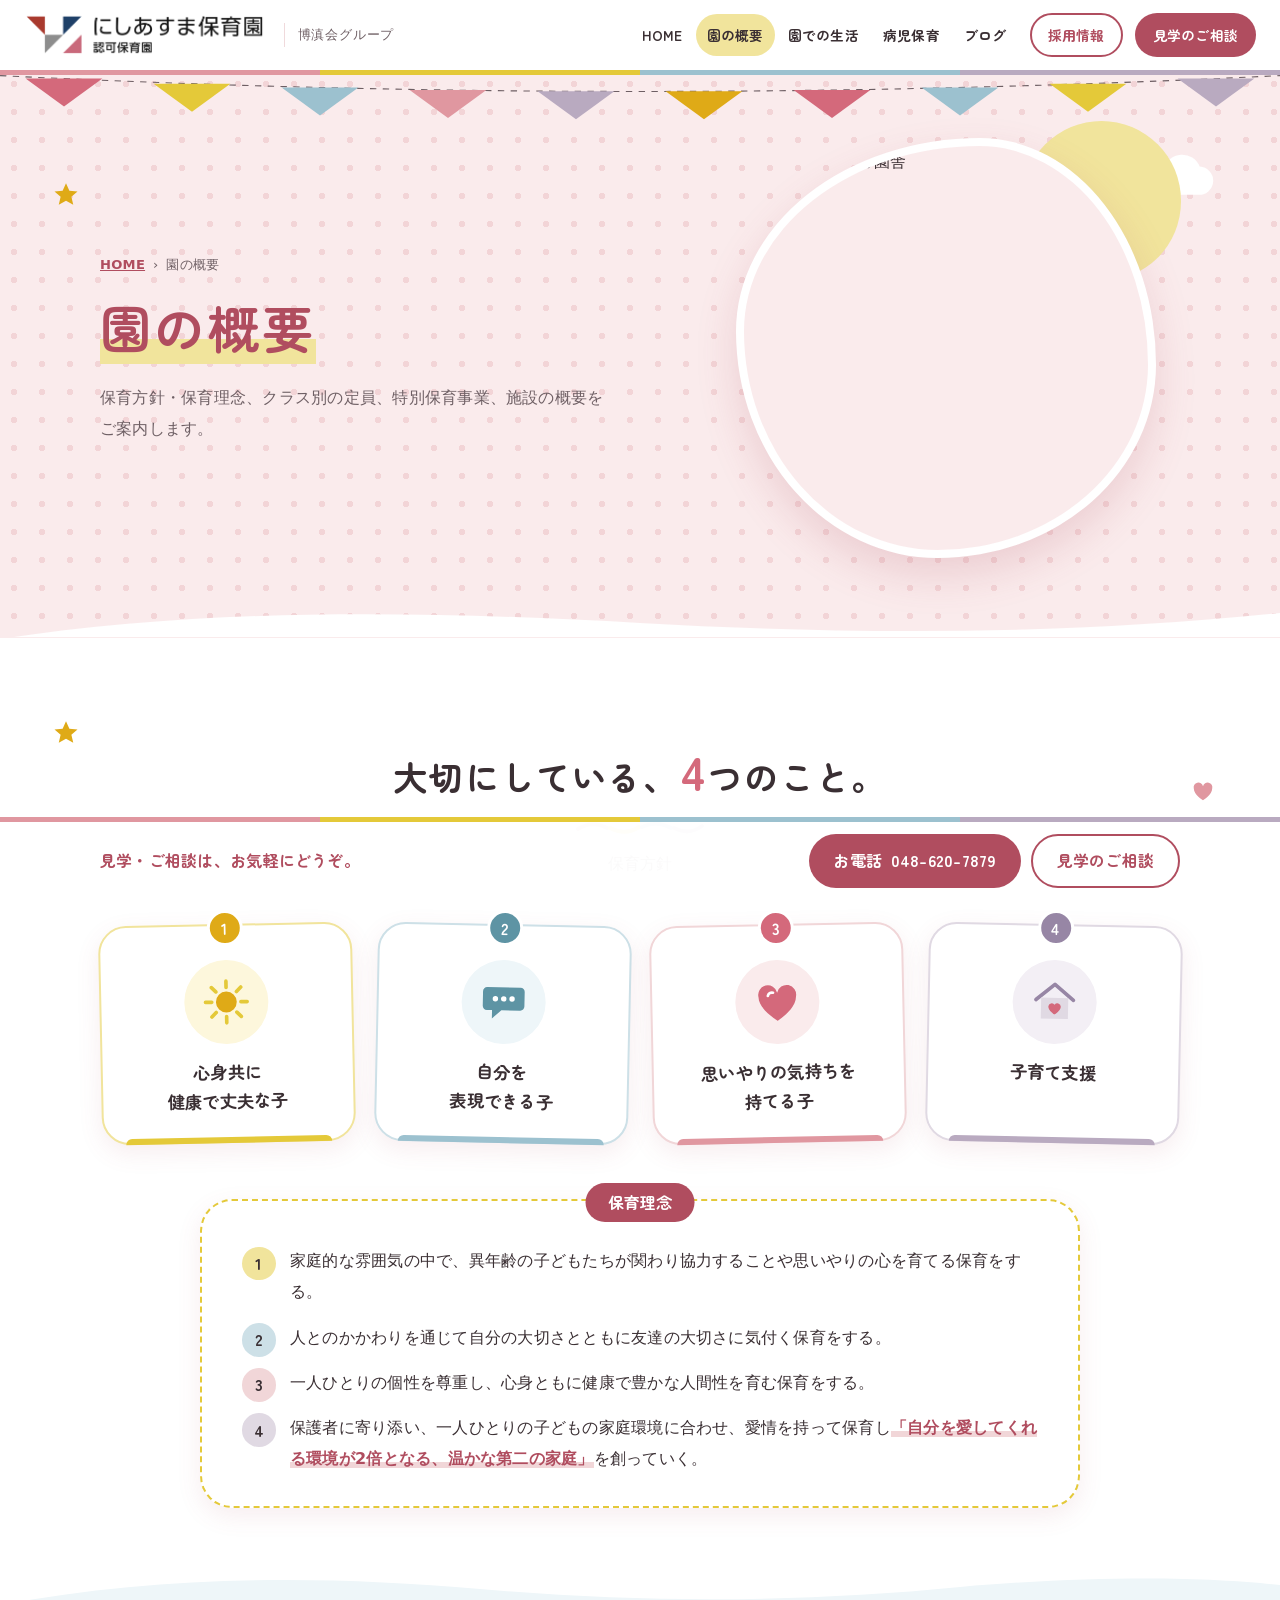
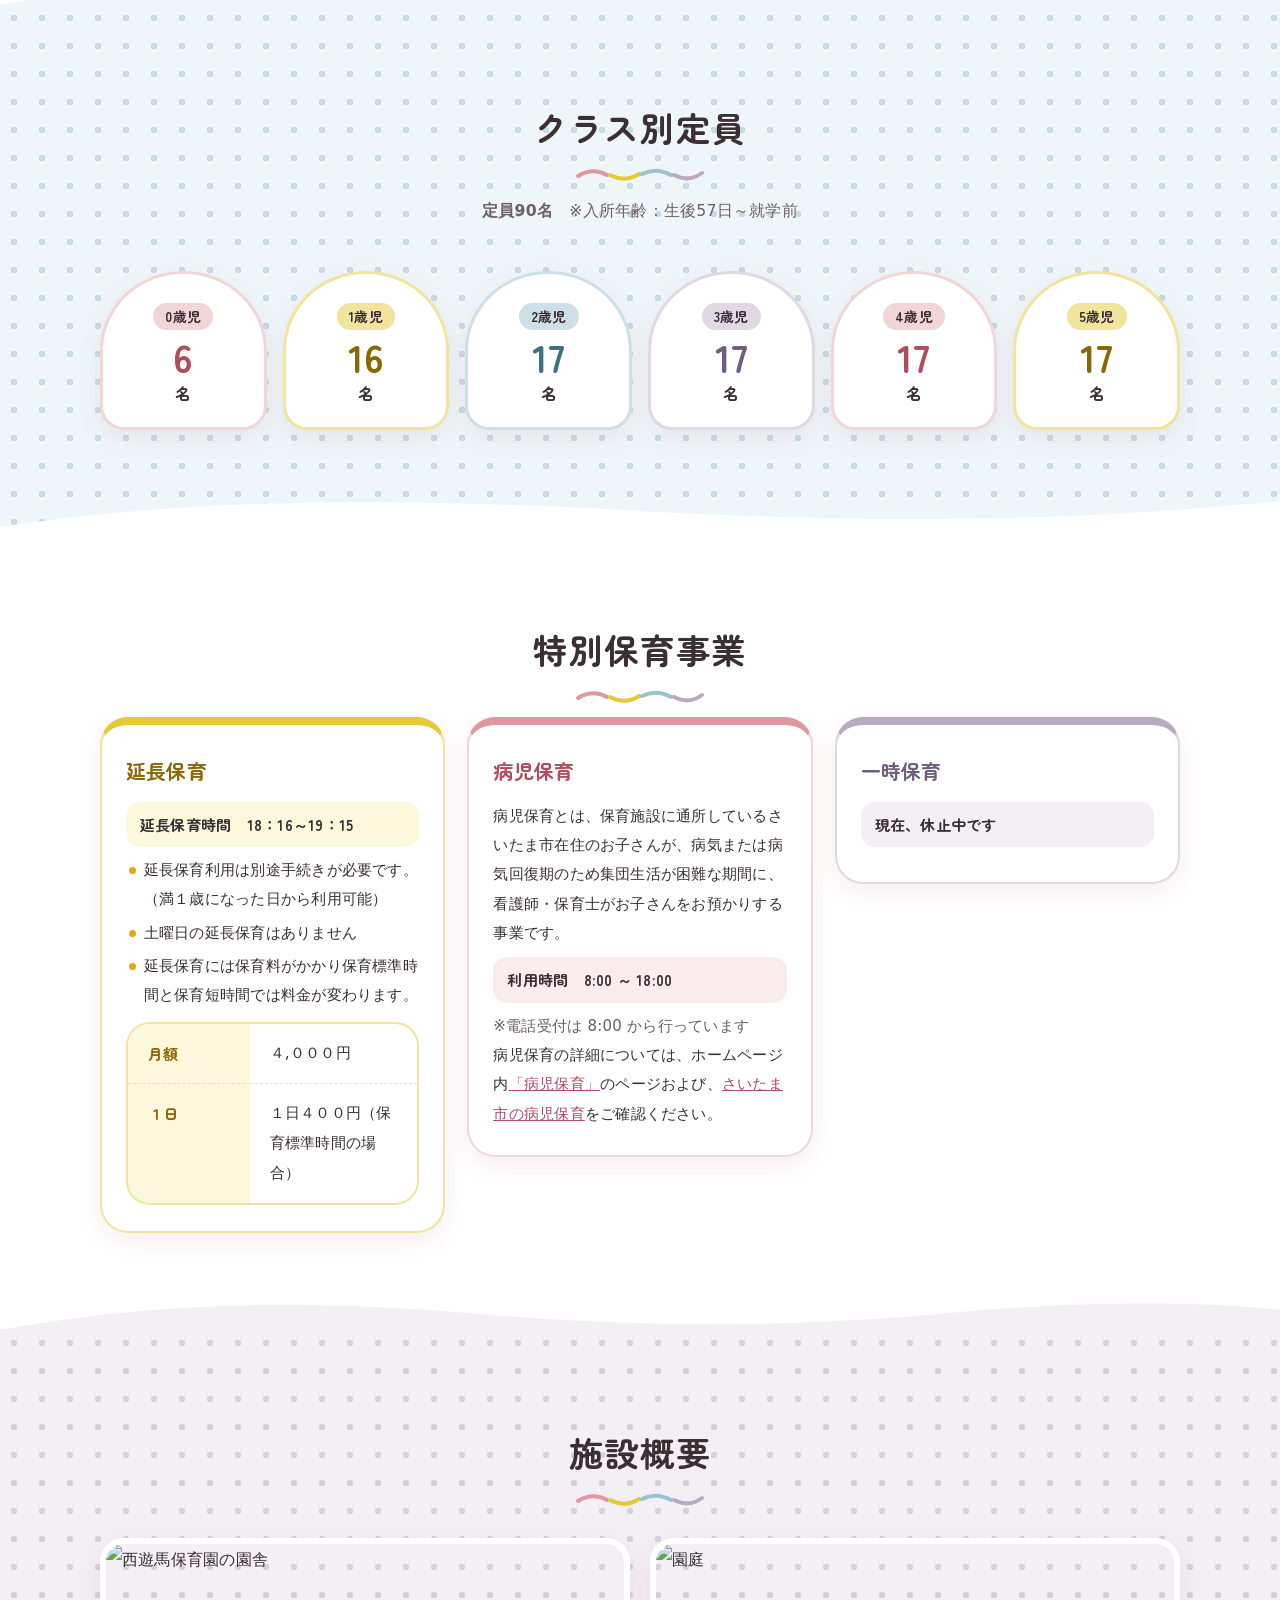
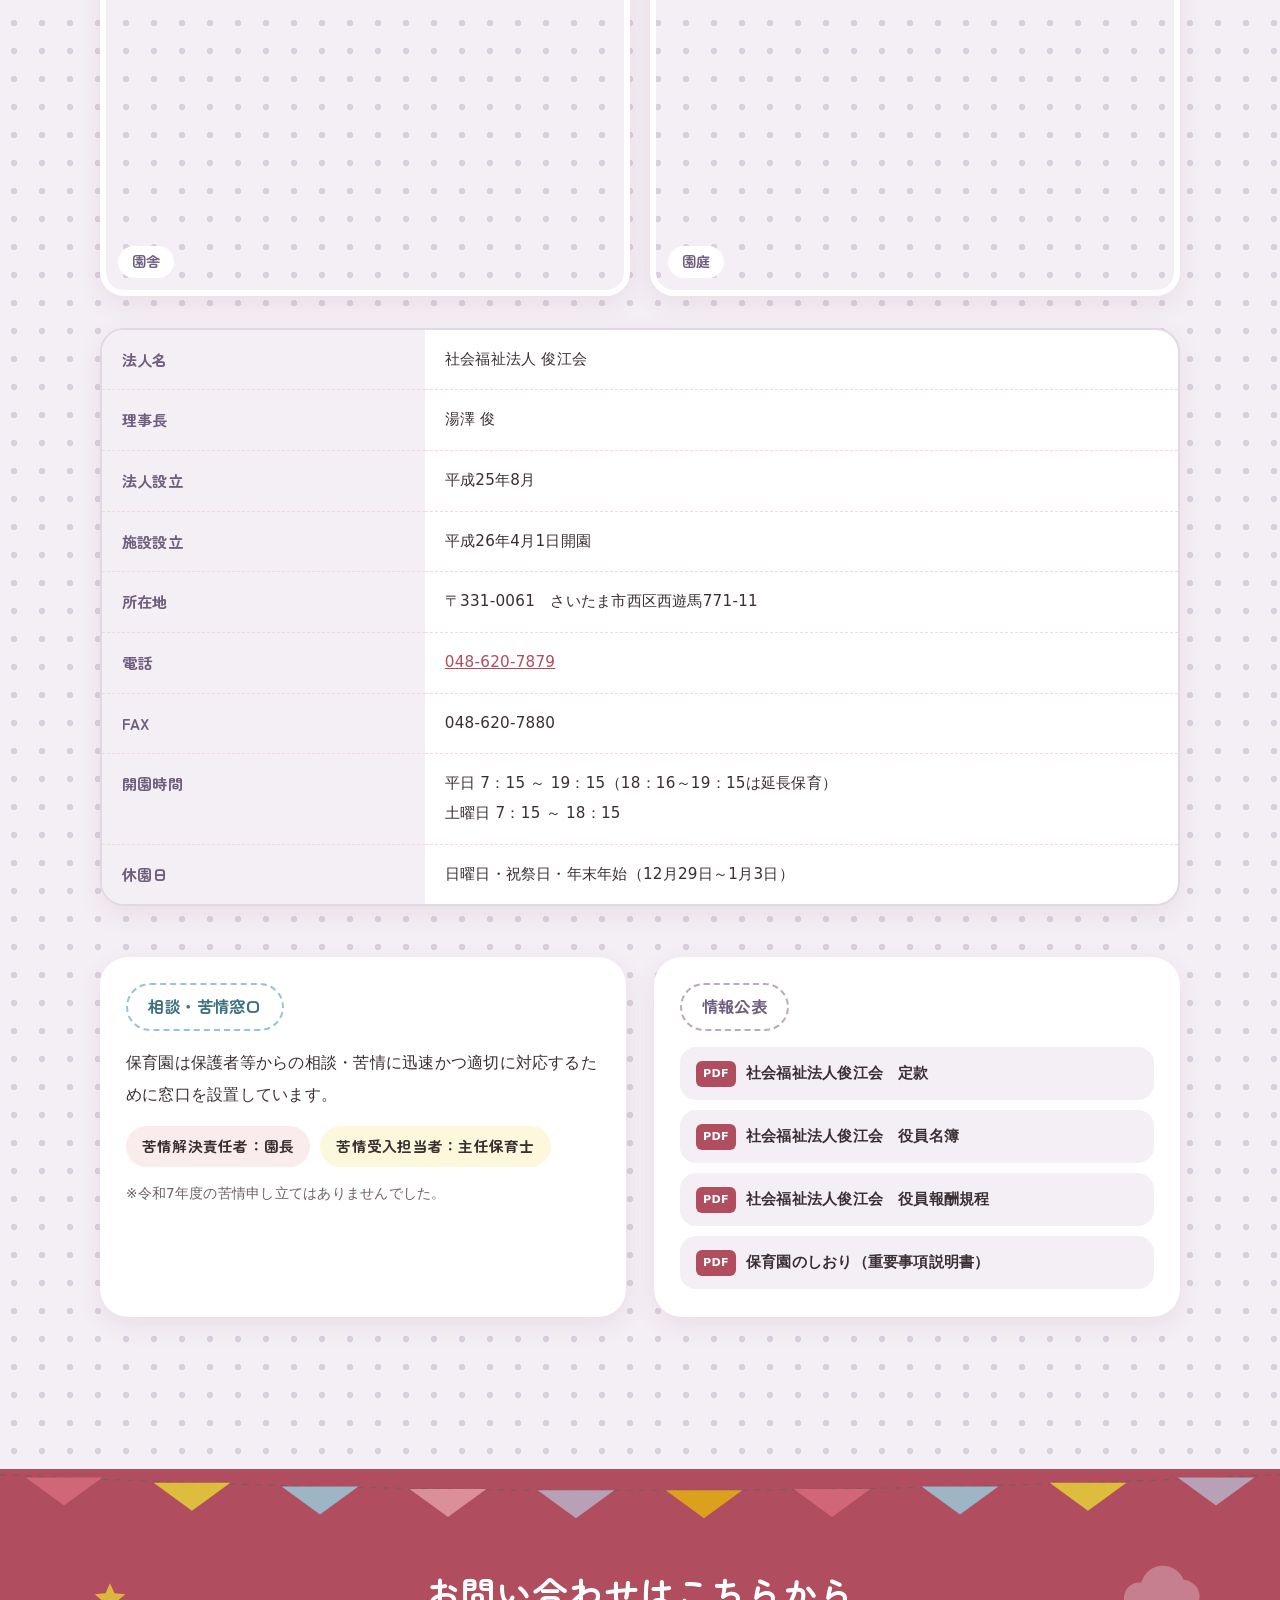
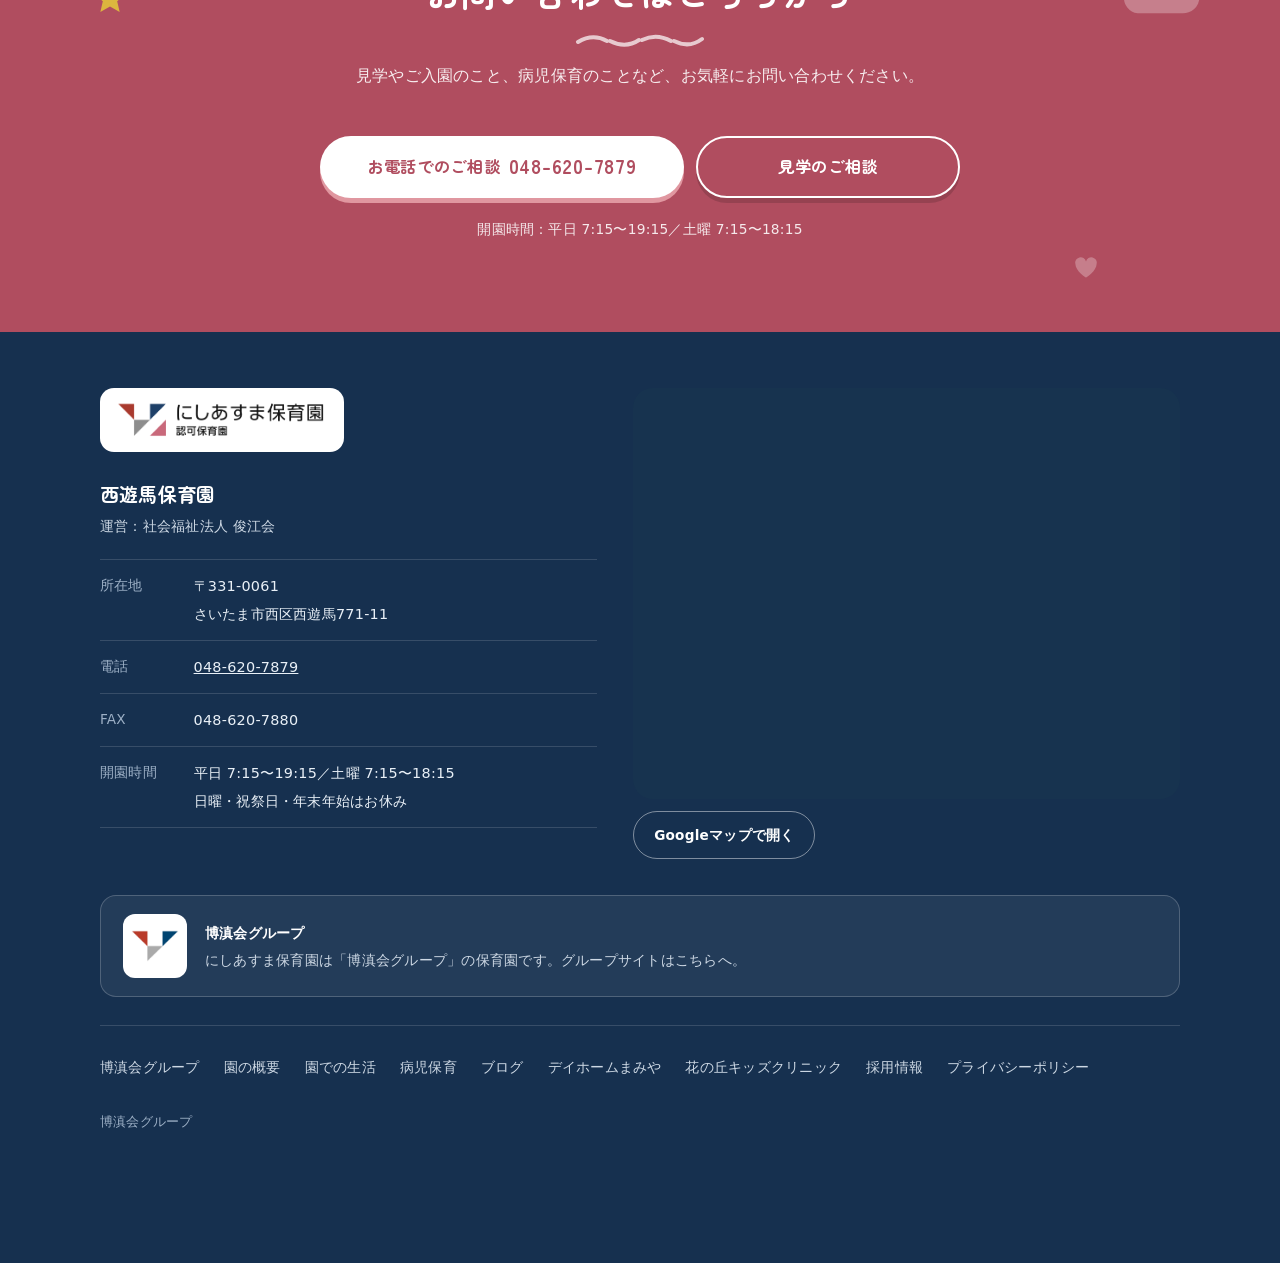
==== about.html @ fa854dcd "Add files via upload" ====
﻿<!DOCTYPE html>
<html lang="ja">
<head>
<meta charset="UTF-8">
<meta name="viewport" content="width=device-width, initial-scale=1">
<title>園の概要｜西遊馬保育園｜博滇会グループ</title>
<!-- ★お試し公開のあいだは検索結果に出ないようにしています。本番公開のときはこの1行を削除してください★ -->
<meta name="robots" content="noindex,nofollow">
<meta name="description" content="社会福祉法人 俊江会 西遊馬保育園（さいたま市西区西遊馬）。生後57日から就学前まで、定員90名の認可保育園です。病児保育も行っています。博滇会グループ。">
<link rel="preconnect" href="https://fonts.googleapis.com">
<link rel="preconnect" href="https://fonts.gstatic.com" crossorigin>
<link href="https://fonts.googleapis.com/css2?family=Zen+Maru+Gothic:wght@500;700&display=swap" rel="stylesheet">
<link href="https://fonts.googleapis.com/css2?family=Zen+Kurenaido&display=swap&text=%E7%A7%81%E3%81%9F%E3%81%A1%E3%81%AF%E3%80%81%E3%82%82%E3%81%86%E3%81%B2%E3%81%A8%E3%81%A4%E3%81%AE%E3%81%8A%E3%81%86%E3%81%A1%E3%81%A7%E3%81%99%E3%80%82" rel="stylesheet">
<link rel="stylesheet" href="style.css">
</head>
<body>
<!--
  西遊馬保育園（博滇会グループ）　6ページ版　2026-10-06
  中身は今のサイト（nishiasuma.ed.jp）の6ページをそのまま移しています。
  ★写真・PDFは今のサイトのアドレスのまま読み込んでいます。
    博滇会サイトに移すときは、写真とPDFを博滇会サイトにアップし、
    「https://nishiasuma.ed.jp/」で始まるアドレスをすべて書き換えてください。
  ★1枚目の一行「私たちは、もうひとつのおうちです。」は案です。
-->
<!-- ========= 使い回すイラストの部品（見た目だけ） ========= -->
<svg width="0" height="0" style="position:absolute" aria-hidden="true">
  <defs>
    <symbol id="i-star" viewBox="0 0 24 24"><path d="M12 2.5l2.7 6 6.5.6-4.9 4.3 1.5 6.4L12 16.5l-5.8 3.3 1.5-6.4-4.9-4.3 6.5-.6z" fill="currentColor"/></symbol>
    <symbol id="i-heart" viewBox="0 0 24 24"><path d="M12 20.5S3.5 15.2 3.5 9.6A4.3 4.3 0 0 1 12 7.5a4.3 4.3 0 0 1 8.5 2.1c0 5.6-8.5 10.9-8.5 10.9z" fill="currentColor"/></symbol>
    <symbol id="i-cloud" viewBox="0 0 48 28"><path d="M13 26h24a9 9 0 0 0 .8-18A12 12 0 0 0 15 9.5 8.3 8.3 0 0 0 13 26z" fill="currentColor"/></symbol>
    <!-- 子どもの人形 -->
    <symbol id="kid" viewBox="0 0 40 70"><circle cx="20" cy="14" r="11" fill="#fff3ee"/><circle cx="20" cy="12" r="11" fill="none"/><path d="M9 12a11 11 0 0 1 22 0c-4-4-10-5-14-2-3 2-6 2-8 2z" fill="#6e5f64"/><circle cx="16" cy="15" r="1.3" fill="#3a2f33"/><circle cx="24" cy="15" r="1.3" fill="#3a2f33"/><circle cx="14" cy="18.5" r="2" fill="#e097a0" opacity=".6"/><circle cx="26" cy="18.5" r="2" fill="#e097a0" opacity=".6"/><path d="M8 52c0-16 5-24 12-24s12 8 12 24z" fill="currentColor"/><rect x="12" y="52" width="5" height="14" rx="2.5" fill="#6e5f64"/><rect x="23" y="52" width="5" height="14" rx="2.5" fill="#6e5f64"/></symbol>
  </defs>
</svg>

<header class="header">
  <a class="header__id" href="index.html">
    <img class="header__logoimg" src="logo-nishiasuma.png" alt="にしあすま保育園 認可保育園" width="981" height="185">
    <span class="group header__grp">博滇会グループ</span>
  </a>
  <nav class="gn" aria-label="サイトのご案内">
    <ul class="gn__list" id="gn-list"><li><a class="gn__a" href="index.html">HOME</a></li><li><a class="gn__a is-cur" href="about.html" aria-current="page">園の概要</a></li><li><a class="gn__a" href="life.html">園での生活</a></li><li><a class="gn__a" href="byojihoiku.html">病児保育</a></li><li><a class="gn__a" href="blog.html">ブログ</a></li></ul>
    <!-- ▼差し替え③：法人の採用サイト（うしろの ?utm_... は消さないでください） -->
    <a class="gn__recruit" id="btn-recruit-header" href="https://arwrk.net/recruit/hakushinkai?utm_source=nishiasuma&amp;utm_medium=site&amp;utm_campaign=recruit" target="_blank" rel="noopener">採用情報</a>
    <!-- ▼差し替え②：問い合わせページ -->
    <a class="gnav__cta gn__cta" id="btn-visit-header" href="https://hakushinkai.jp/contact/">見学のご相談</a>
    <button class="gn__toggle" type="button" aria-expanded="false" aria-controls="gn-list" aria-label="メニューを開く">
      <span class="gn__bars" aria-hidden="true"><span></span><span></span><span></span></span><span class="gn__togtxt">メニュー</span>
    </button>
  </nav>
</header>
<main class="phero dots wave-bottom pink-sec">
  <div class="bunting" aria-hidden="true"></div>
  <span class="float float--a" style="width:30px;height:30px;left:4%;top:110px;color:var(--yel1)" aria-hidden="true"><svg><use href="#i-star"/></svg></span>
  <span class="float float--b" style="width:76px;height:44px;right:5%;top:84px;color:#fff" aria-hidden="true"><svg><use href="#i-cloud"/></svg></span>
  <div class="phero__grid">
    <div class="phero__copy">
      <p class="crumb"><a href="index.html">HOME</a><span aria-hidden="true">›</span>園の概要</p>
      <h1 class="phero__ttl">園の概要</h1>
      <p class="phero__lead">保育方針・保育理念、クラス別の定員、特別保育事業、施設の概要をご案内します。</p>
    </div>
    <div class="phero__photo">
      <span class="fv__ring fv__ring--1" aria-hidden="true"></span>
      <div class="blob blob--sm"><img src="https://nishiasuma.ed.jp/img/mainvisual/about.jpg" alt="西遊馬保育園の園舎" width="1200" height="800"></div>
    </div>
  </div>
</main>
<!-- ===== 保育方針・保育理念 ===== -->
<section class="section section--white wave-top white-sec" aria-labelledby="policy-title">
  <span class="float float--a" style="width:30px;height:30px;left:4%;top:80px;color:var(--yel1)" aria-hidden="true"><svg><use href="#i-star"/></svg></span>
  <span class="float float--b" style="width:26px;height:26px;right:5%;top:140px" aria-hidden="true"><svg><use href="#i-heart"/></svg></span>
  <div class="wrap">
    <h2 class="h2" id="policy-title"><span>大切にしている、</span><span><span class="num">4</span>つのこと。</span></h2>
    <p class="lede">保育方針</p>

    <div class="policy">
      <article class="pcard k-yel"><span class="pcard__no">1</span>
        <div class="pcard__ico" aria-hidden="true"><svg viewBox="0 0 48 48"><circle cx="24" cy="24" r="10" fill="#dfaa17"/><g stroke="#e4c939" stroke-width="3.5" stroke-linecap="round"><path d="M24 4v6M24 38v6M4 24h6M38 24h6M9.9 9.9l4.2 4.2M33.9 33.9l4.2 4.2M9.9 38.1l4.2-4.2M33.9 14.1l4.2-4.2"/></g></svg></div>
        <h3>心身共に<br>健康で丈夫な子</h3></article>
      <article class="pcard k-sky"><span class="pcard__no">2</span>
        <div class="pcard__ico" aria-hidden="true"><svg viewBox="0 0 48 48"><path d="M8 10h32a4 4 0 0 1 4 4v14a4 4 0 0 1-4 4H22l-9 8v-8H8a4 4 0 0 1-4-4V14a4 4 0 0 1 4-4z" fill="#5e94a4"/><g fill="#fff"><circle cx="16" cy="21" r="2.6"/><circle cx="24" cy="21" r="2.6"/><circle cx="32" cy="21" r="2.6"/></g></svg></div>
        <h3>自分を<br>表現できる子</h3></article>
      <article class="pcard k-pink"><span class="pcard__no">3</span>
        <div class="pcard__ico" aria-hidden="true"><svg viewBox="0 0 48 48"><path d="M24 42S6 31 6 19a9 9 0 0 1 18-4 9 9 0 0 1 18 4c0 12-18 23-18 23z" fill="#d4697b"/><path d="M15 18a4 4 0 0 1 5-3" stroke="#fff" stroke-width="2.6" fill="none" stroke-linecap="round"/></svg></div>
        <h3>思いやりの気持ちを<br>持てる子</h3></article>
      <article class="pcard k-pur"><span class="pcard__no">4</span>
        <div class="pcard__ico" aria-hidden="true"><svg viewBox="0 0 48 48"><path d="M6 22L24 7l18 15" fill="none" stroke="#9786a5" stroke-width="3.5" stroke-linecap="round" stroke-linejoin="round"/><path d="M11 20v20h26V20" fill="#e0d9e3"/><path d="M24 36s-6-3.6-6-7.6a3.3 3.3 0 0 1 6-1.7 3.3 3.3 0 0 1 6 1.7c0 4-6 7.6-6 7.6z" fill="#d4697b"/></svg></div>
        <h3>子育て支援</h3></article>
    </div>

    <div class="rinen">
      <p class="rinen__cap">保育理念</p>
      <ol>
        <li>家庭的な雰囲気の中で、異年齢の子どもたちが関わり協力することや思いやりの心を育てる保育をする。</li>
        <li>人とのかかわりを通じて自分の大切さとともに友達の大切さに気付く保育をする。</li>
        <li>一人ひとりの個性を尊重し、心身ともに健康で豊かな人間性を育む保育をする。</li>
        <li>保護者に寄り添い、一人ひとりの子どもの家庭環境に合わせ、愛情を持って保育し<strong>「自分を愛してくれる環境が2倍となる、温かな第二の家庭」</strong>を創っていく。</li>
      </ol>
    </div>
    
</section>


<!-- ===== クラス別定員 ===== -->
<section class="section section--pink dots wave-top tint-sky sky-sec" aria-labelledby="cap-title">
  <div class="wrap">
    <h2 class="h2" id="cap-title">クラス別定員</h2>
    <p class="lede"><strong>定員90名</strong>　※入所年齢：生後57日～就学前</p>
    <ul class="capa">
      <li class="k-pink"><span>0歳児</span><b>6</b>名</li>
      <li class="k-yel"><span>1歳児</span><b>16</b>名</li>
      <li class="k-sky"><span>2歳児</span><b>17</b>名</li>
      <li class="k-pur"><span>3歳児</span><b>17</b>名</li>
      <li class="k-pink"><span>4歳児</span><b>17</b>名</li>
      <li class="k-yel"><span>5歳児</span><b>17</b>名</li>
    </ul>
  </div>
</section>

<!-- ===== 特別保育事業 ===== -->
<section class="section section--white wave-top white-sec" aria-labelledby="sp-title">
  <div class="wrap">
    <h2 class="h2" id="sp-title">特別保育事業</h2>
    <div class="infos">
      <article class="info k-yel">
        <h3 class="info__h">延長保育</h3>
        <p class="info__big">延長保育時間　18：16～19：15</p>
        <ul class="dotlist">
          <li>延長保育利用は別途手続きが必要です。（満１歳になった日から利用可能）</li>
          <li>土曜日の延長保育はありません</li>
          <li>延長保育には保育料がかかり保育標準時間と保育短時間では料金が変わります。</li>
        </ul>
        <div class="tablebox"><table>
          <tr><th scope="row">月額</th><td>４,０００円</td></tr>
          <tr><th scope="row">１日</th><td>１日４００円（保育標準時間の場合）</td></tr>
        </table></div>
      </article>
      <article class="info k-pink">
        <h3 class="info__h">病児保育</h3>
        <p>病児保育とは、保育施設に通所しているさいたま市在住のお子さんが、病気または病気回復期のため集団生活が困難な期間に、看護師・保育士がお子さんをお預かりする事業です。</p>
        <p class="info__big">利用時間　8:00 ～ 18:00</p>
        <p class="small">※電話受付は 8:00 から行っています</p>
        <p>病児保育の詳細については、ホームページ内<a href="byojihoiku.html">「病児保育」</a>のページおよび、<a href="https://www.city.saitama.lg.jp/003/001/015/002/p097696.html" target="_blank" rel="noopener">さいたま市の病児保育</a>をご確認ください。</p>
      </article>
      <article class="info k-pur">
        <h3 class="info__h">一時保育</h3>
        <p class="info__big">現在、休止中です</p>
      </article>
    </div>
  </div>
</section>

<!-- ===== 施設概要 ===== -->
<section class="section section--pink dots wave-top tint-pur pur-sec" aria-labelledby="about-title">
  <div class="wrap">
    <h2 class="h2" id="about-title">施設概要</h2>
    <div class="about-grid">
      <figure class="about-photo"><img src="https://nishiasuma.ed.jp/img/mainvisual/about.jpg" alt="西遊馬保育園の園舎" loading="lazy"><figcaption>園舎</figcaption></figure>
      <figure class="about-photo"><img src="https://nishiasuma.ed.jp/img/mainvisual/life.jpg" alt="園庭" loading="lazy"><figcaption>園庭</figcaption></figure>
    </div>
    <div class="tablebox" style="margin-top:2em">
      <table>
        <tr><th scope="row">法人名</th><td>社会福祉法人 俊江会</td></tr>
        <tr><th scope="row">理事長</th><td>湯澤 俊</td></tr>
        <tr><th scope="row">法人設立</th><td>平成25年8月</td></tr>
        <tr><th scope="row">施設設立</th><td>平成26年4月1日開園</td></tr>
        <tr><th scope="row">所在地</th><td>〒331-0061　さいたま市西区西遊馬771-11</td></tr>
        <tr><th scope="row">電話</th><td><a href="tel:0486207879">048-620-7879</a></td></tr>
        <tr><th scope="row">FAX</th><td>048-620-7880</td></tr>
        <tr><th scope="row">開園時間</th><td>平日 7：15 ～ 19：15（18：16～19：15は延長保育）<br>土曜日 7：15 ～ 18：15</td></tr>
        <tr><th scope="row">休園日</th><td>日曜日・祝祭日・年末年始（12月29日～1月3日）</td></tr>
      </table>
    </div>

    <div class="two">
      <div class="box">
        <p class="h3-pill">相談・苦情窓口</p>
        <p>保育園は保護者等からの相談・苦情に迅速かつ適切に対応するために窓口を設置しています。</p>
        <ul class="chips" style="margin-top:1em">
          <li>苦情解決責任者：園長</li>
          <li>苦情受入担当者：主任保育士</li>
        </ul>
        <!-- ▼毎年度、この一文を書き換えてください -->
        <p class="small" style="margin-top:1em">※令和7年度の苦情申し立てはありませんでした。</p>
      </div>
      <div class="box">
        <p class="h3-pill">情報公表</p>
        <!-- ▼差し替え⑦：PDFはいま今のサイトにあります。博滇会サイトにアップしてアドレスを書き換えてください -->
        <ul class="pdfs">
          <li><a href="https://nishiasuma.ed.jp/docs/statute.pdf" target="_blank" rel="noopener">社会福祉法人俊江会　定款</a></li>
          <li><a href="https://nishiasuma.ed.jp/docs/member.pdf" target="_blank" rel="noopener">社会福祉法人俊江会　役員名簿</a></li>
          <li><a href="https://nishiasuma.ed.jp/docs/reward.pdf" target="_blank" rel="noopener">社会福祉法人俊江会　役員報酬規程</a></li>
          <li><a href="https://nishiasuma.ed.jp/docs/shiori.pdf" target="_blank" rel="noopener">保育園のしおり（重要事項説明書）</a></li>
        </ul>
      </div>
    </div>
    <img class="deco-strip" src="https://nishiasuma.ed.jp/img/about_img02.png" alt="" aria-hidden="true" loading="lazy">
  </div>
</section>
<!-- ===== 最後のご相談 ===== -->
<section class="cta" aria-labelledby="cta-title">
  <div class="bunting" aria-hidden="true"></div>
  <span class="float float--a is-yel" style="width:40px;height:40px;left:7%;top:110px" aria-hidden="true"><svg><use href="#i-star"/></svg></span>
  <span class="float float--b" style="width:90px;height:52px;right:6%;top:96px" aria-hidden="true"><svg><use href="#i-cloud"/></svg></span>
  <span class="float float--a" style="width:30px;height:30px;right:14%;bottom:50px" aria-hidden="true"><svg><use href="#i-heart"/></svg></span>
  <div class="wrap">
    <h2 class="h2" id="cta-title"><span>お問い合わせは</span><span>こちらから</span></h2>
    <p class="lede" style="text-align:center">見学やご入園のこと、病児保育のことなど、お気軽にお問い合わせください。</p>
    <div class="actions">
      <a class="btn btn--tel" id="btn-tel-2" href="tel:0486207879"><span>お電話でのご相談</span><span class="num-t">048-620-7879</span></a>
      <!-- ▼差し替え② -->
      <a class="btn btn--visit" id="btn-visit-2" href="https://hakushinkai.jp/contact/"><span>見学のご相談</span></a>
    </div>
    <p class="note">開園時間：平日 7:15〜19:15／土曜 7:15〜18:15</p>
  </div>
</section>

<!-- ===== フッター ===== -->
<footer class="footer">
  <div class="wrap footer__grid">
    <div>
      <span class="footer__logo"><img src="logo-nishiasuma.png" alt="にしあすま保育園 認可保育園" width="981" height="185" loading="lazy"></span>
      <span class="name">西遊馬保育園</span>
      <span class="name-sub">運営：社会福祉法人 俊江会</span>
      <dl class="access">
        <div><dt>所在地</dt><dd>〒331-0061<br>さいたま市西区西遊馬771-11</dd></div>
        <div><dt>電話</dt><dd><a href="tel:0486207879">048-620-7879</a></dd></div>
        <div><dt>FAX</dt><dd>048-620-7880</dd></div>
        <div><dt>開園時間</dt><dd>平日 7:15〜19:15／土曜 7:15〜18:15<br>日曜・祝祭日・年末年始はお休み</dd></div>
      </dl>
    </div>
    <div>
      <iframe src="https://maps.google.com/maps?q=%E5%9F%BC%E7%8E%89%E7%9C%8C%E3%81%95%E3%81%84%E3%81%9F%E3%81%BE%E5%B8%82%E8%A5%BF%E5%8C%BA%E8%A5%BF%E9%81%8A%E9%A6%AC771-11&amp;z=16&amp;output=embed" title="西遊馬保育園の地図" loading="lazy" referrerpolicy="no-referrer-when-downgrade"></iframe>
      <a class="map-link" id="btn-map" href="https://www.google.com/maps/search/?api=1&amp;query=%E5%9F%BC%E7%8E%89%E7%9C%8C%E3%81%95%E3%81%84%E3%81%9F%E3%81%BE%E5%B8%82%E8%A5%BF%E5%8C%BA%E8%A5%BF%E9%81%8A%E9%A6%AC771-11" target="_blank" rel="noopener">Googleマップで開く</a>
    </div>
  </div>
  <div class="wrap">
    <a class="orgcard" id="btn-org" href="https://hakushinkai.jp/" target="_blank" rel="noopener">
      <span class="orgcard__logo" style="width:64px;height:64px;padding:8px;flex:none;display:flex;align-items:center;justify-content:center;background:#fff;border-radius:12px;overflow:hidden"><img src="logo-hakushinkai.png" alt="博滇会グループのマーク" width="240" height="164" style="width:100%;height:auto;max-height:100%;object-fit:contain;display:block"></span>
      <span><strong>博滇会グループ</strong><small>にしあすま保育園は「博滇会グループ」の保育園です。グループサイトはこちらへ。</small></span>
    </a>
  </div>
  <nav class="wrap footer__links" aria-label="関連リンク">
    <a href="https://hakushinkai.jp/">博滇会グループ</a>
    <a href="about.html">園の概要</a><a href="life.html">園での生活</a><a href="byojihoiku.html">病児保育</a><a href="blog.html">ブログ</a><a href="https://hakushinkai.jp/facilities/dayhome_mamiya/">デイホームまみや</a>
    <a href="https://hakushinkai.jp/facilities/hananookakidsclinic/">花の丘キッズクリニック</a>
    <!-- ▼差し替え③ -->
    <a id="btn-recruit-footer" href="https://arwrk.net/recruit/hakushinkai?utm_source=nishiasuma&amp;utm_medium=site&amp;utm_campaign=recruit" target="_blank" rel="noopener">採用情報</a>
    <a href="https://hakushinkai.jp/privacy-policy/">プライバシーポリシー</a>
  </nav>
  <p class="wrap group">博滇会グループ</p>
</footer>

<!-- ===== 画面下のお問い合わせバー ===== -->
<div class="callbar">
  <div class="callbar__inner">
    <p class="callbar__msg">見学・ご相談は、お気軽にどうぞ。</p>
    <div class="callbar__btns">
      <a class="cbtn cbtn--tel" id="btn-tel-bar" href="tel:0486207879"><span class="only-sp">電話する</span><span class="only-pc">お電話&nbsp;&nbsp;048-620-7879</span></a>
      <!-- ▼差し替え② -->
      <a class="cbtn cbtn--visit" id="btn-visit-bar" href="https://hakushinkai.jp/contact/"><span class="only-sp">見学・相談</span><span class="only-pc">見学のご相談</span></a>
    </div>
  </div>
</div>

<script>
/* 画面下のバーを、1枚目のボタンと最後のご相談が見えているあいだだけ隠します。 */
(function () {
  var bar = document.querySelector('.callbar');
  if (!bar || !('IntersectionObserver' in window)) return;
  var fv = document.querySelector('.fv .actions');
  var cta = document.querySelector('.cta');
  var s = { fv:false, cta:false };
  var io = new IntersectionObserver(function (es) {
    es.forEach(function (e) { if (e.target === fv) s.fv = e.isIntersecting; else s.cta = e.isIntersecting; });
    bar.classList.toggle('is-hidden', s.fv || s.cta);
  }, { threshold: 0.2 });
  if (fv) io.observe(fv);
  if (cta) io.observe(cta);
})();
</script>
<script>
/* スマホのメニューの開け閉め */
(function(){
  var nav=document.querySelector('.gn'); if(!nav) return;
  var btn=nav.querySelector('.gn__toggle');
  function set(o){ nav.classList.toggle('is-open',o); btn.setAttribute('aria-expanded',o?'true':'false'); btn.setAttribute('aria-label',o?'メニューを閉じる':'メニューを開く'); }
  btn.addEventListener('click',function(){ set(btn.getAttribute('aria-expanded')!=='true'); });
  document.addEventListener('click',function(e){ if(!nav.contains(e.target)) set(false); });
  document.addEventListener('keydown',function(e){ if(e.key==='Escape') set(false); });
  nav.querySelectorAll('.gn__a').forEach(function(a){ a.addEventListener('click',function(){ set(false); }); });
})();
</script>
</body>
</html>
---- style.css ----
﻿@charset "UTF-8";

/* =========================================================
   色（ここを変えればページ全体の色が変わります）
   ========================================================= */
:root{
  --pink1:   #d4697b;   /* ピンク1：飾り・大きな見出しの差し色 */
  --pink2:   #e097a0;   /* ピンク2：飾り・枠 */
  --pink3:   #f1d6d8;   /* ピンク3：うすい面 */
  --pink4:   #faebec;   /* ピンク3をさらにうすく：地の色 */
  --deep:    #b04d5f;   /* ピンクを濃くした色：白い文字を乗せるボタン・面、小さな差し色の文字 */
  --deep-d:  #943e4f;   /* 押したとき */
  --bg:      #fffaf8;   /* ページの地（ほんのりピンクがかった白） */
  --white:   #ffffff;
  --ink:     #3a2f33;   /* 本文の文字（あたたかい濃い色） */
  --ink-soft:#6e5f64;
  --line:    #f0dadc;
  /* 博滇会カラー一覧表の展開色（2026-10-06 第4版で追加） */
  --yel1:#dfaa17; --yel2:#e4c939; --yel3:#f1e49c; --yel4:#fdf7dc; --yel-ink:#8a6707;
  --sky1:#5e94a4; --sky2:#9cc1cf; --sky3:#cde0e7; --sky4:#eef6f9; --sky-ink:#3f7280;
  --pur1:#9786a5; --pur2:#b9aac0; --pur3:#e0d9e3; --pur4:#f3eff5; --pur-ink:#6f5e7e;
  --rainbow: linear-gradient(90deg, var(--pink2) 0 25%, var(--yel2) 25% 50%, var(--sky2) 50% 75%, var(--pur2) 75% 100%);
  --navy:    #1e4068;   /* 博滇会の深藍（フッターだけ） */
  --navy-d:  #16304f;
  --shadow:  0 8px 24px rgba(176,77,95,.10);
  --maxw:    1080px;
  --round:   "Zen Maru Gothic", "Hiragino Maru Gothic ProN", "Hiragino Kaku Gothic ProN", system-ui, sans-serif;
}

*{ box-sizing:border-box; margin:0; padding:0; }
html{ scroll-behavior:smooth; }
body{
  background:var(--bg); color:var(--ink);
  font-family: system-ui, -apple-system, "Hiragino Kaku Gothic ProN", "Noto Sans JP", "Yu Gothic", Meiryo, sans-serif;
  line-height:1.95; letter-spacing:.015em; -webkit-font-smoothing:antialiased;
  overflow-x:hidden;
}
img{ max-width:100%; display:block; }
a{ color:var(--deep); }
.wrap{ width:100%; max-width:var(--maxw); margin:0 auto; position:relative; z-index:1; }
.sr-only{ position:absolute; width:1px; height:1px; overflow:hidden; clip:rect(0 0 0 0); white-space:nowrap; }

/* =========================================================
   飾りの部品
   ========================================================= */
/* ガーランド（三角の旗） */
.bunting{
  height:56px; width:100%;
  background:url("data:image/svg+xml;utf8,<svg xmlns='http://www.w3.org/2000/svg' viewBox='0 0 600 60' preserveAspectRatio='none'><path d='M0 6 Q300 40 600 6' fill='none' stroke='%236e5f64' stroke-width='1.2' stroke-dasharray='3 3'/><polygon points='12,9.2 48,9.2 30,39.2' fill='%23d4697b'/><polygon points='72,14.7 108,14.7 90,44.7' fill='%23e4c939'/><polygon points='132,18.8 168,18.8 150,48.8' fill='%239cc1cf'/><polygon points='192,21.5 228,21.5 210,51.5' fill='%23e097a0'/><polygon points='252,22.8 288,22.8 270,52.8' fill='%23b9aac0'/><polygon points='312,22.8 348,22.8 330,52.8' fill='%23dfaa17'/><polygon points='372,21.5 408,21.5 390,51.5' fill='%23d4697b'/><polygon points='432,18.8 468,18.8 450,48.8' fill='%239cc1cf'/><polygon points='492,14.7 528,14.7 510,44.7' fill='%23e4c939'/><polygon points='552,9.2 588,9.2 570,39.2' fill='%23b9aac0'/></svg>") no-repeat center top / 100% 100%;
  pointer-events:none;
}
@media (max-width:760px){ .bunting{ height:40px; } }

/* 水玉の面 */
.dots{
  background-color:var(--pink4);
  background-image:radial-gradient(circle, rgba(224,151,160,.28) 3px, transparent 3.5px);
  background-size:28px 28px;
}

/* 波の境目（上下） */
.wave-top, .wave-bottom{ position:relative; }
.wave-top::before, .wave-bottom::after{
  content:""; position:absolute; left:0; right:0; height:34px; pointer-events:none; z-index:0;
  background-repeat:no-repeat; background-size:100% 100%;
}
.wave-top::before{ top:-33px; background-image:var(--wave-up); }
.wave-bottom::after{ bottom:-33px; background-image:var(--wave-down); z-index:2; }
.pink-sec{
  --wave-up:url("data:image/svg+xml;utf8,<svg xmlns='http://www.w3.org/2000/svg' viewBox='0 0 1200 34' preserveAspectRatio='none'><path d='M0 34 C 150 4 300 4 450 18 C 600 32 750 32 900 16 C 1050 2 1150 8 1200 14 L1200 34 Z' fill='%23faebec'/></svg>");
  --wave-down:url("data:image/svg+xml;utf8,<svg xmlns='http://www.w3.org/2000/svg' viewBox='0 0 1200 34' preserveAspectRatio='none'><path d='M0 0 L1200 0 L1200 20 C 1050 32 900 32 750 18 C 600 4 450 4 300 18 C 150 32 50 28 0 20 Z' fill='%23faebec'/></svg>");
}
.white-sec{
  --wave-up:url("data:image/svg+xml;utf8,<svg xmlns='http://www.w3.org/2000/svg' viewBox='0 0 1200 34' preserveAspectRatio='none'><path d='M0 34 C 200 2 400 6 600 18 C 800 30 1000 30 1200 8 L1200 34 Z' fill='%23ffffff'/></svg>");
  --wave-down:url("data:image/svg+xml;utf8,<svg xmlns='http://www.w3.org/2000/svg' viewBox='0 0 1200 34' preserveAspectRatio='none'><path d='M0 0 L1200 0 L1200 14 C 1000 34 800 30 600 18 C 400 6 200 4 0 22 Z' fill='%23ffffff'/></svg>");
}

/* 浮かぶ星・雲・ハート */
.float{ position:absolute; pointer-events:none; z-index:0; color:var(--pink2); }
.float svg{ width:100%; height:100%; display:block; }
.float--a{ animation:bob 7s ease-in-out infinite alternate; }
.float--b{ animation:bob 9s ease-in-out -3s infinite alternate; }
@keyframes bob{ from{ transform:translateY(0) rotate(-6deg); } to{ transform:translateY(-14px) rotate(8deg); } }

/* =========================================================
   見出し
   ========================================================= */
.section{ padding:96px 24px; position:relative; }
.section--white{ background:var(--white); }
.section--pink{ background-color:var(--pink4); }
.eng{
  display:block; text-align:center; font-family:"Zen Kurenaido", var(--round);
  color:var(--pink1); font-size:1.15rem; letter-spacing:.12em; margin-bottom:.1em;
}
.h2{
  font-family:var(--round); font-weight:700;
  font-size:clamp(1.5rem, 4.4vw, 2.15rem); line-height:1.6; letter-spacing:.05em;
  color:var(--ink); text-align:center; margin:0 0 .4em;
}
.h2 span{ display:inline-block; white-space:nowrap; }
/* 手描き風の下線 */
.h2::after{
  content:""; display:block; width:120px; height:14px; margin:.35em auto 0;
  background:url("data:image/svg+xml;utf8,<svg xmlns='http://www.w3.org/2000/svg' viewBox='0 0 120 14'><path d='M3 9 C 20 3 34 13 50 7 S 82 3 96 8 S 112 10 117 5' fill='none' stroke='%23e097a0' stroke-width='4' stroke-linecap='round'/></svg>") no-repeat center / contain;
}
.num{ color:var(--pink1); font-size:1.35em; padding:0 .04em; }
.lede{ color:var(--ink-soft); font-size:.98rem; line-height:2.05; margin:0 auto 2.8em; max-width:760px; text-align:center; }
.h3-pill{
  display:inline-flex; align-items:center; gap:.5em; font-family:var(--round); font-weight:700;
  background:var(--white); color:var(--deep); border:2px dashed var(--pink2);
  border-radius:999px; padding:6px 20px; font-size:1.02rem; margin-bottom:1em;
}

/* =========================================================
   上の帯
   ========================================================= */
.header{
  position:sticky; top:0; z-index:60;
  display:flex; align-items:center; justify-content:space-between; gap:14px;
  padding:12px 24px; background:rgba(255,255,255,.96); border-bottom:0;
  backdrop-filter:blur(6px);
  box-shadow:0 4px 0 -0px transparent;
}
.header__id{ display:flex; align-items:center; gap:.7em; min-width:0; text-decoration:none; color:inherit; }
.header__logo{
  flex:none; width:40px; height:40px; border-radius:50%; background:var(--pink3);
  display:grid; place-items:center;
}
.header__logo svg{ width:26px; height:26px; }
.header__txt{ display:flex; align-items:baseline; gap:.8em; flex-wrap:wrap; }
.header .facility{ font-family:var(--round); font-size:1.35rem; font-weight:700; letter-spacing:.06em; color:var(--ink); }
.header .group{ font-size:.8rem; color:var(--ink-soft); letter-spacing:.06em; }
.gnav{ display:flex; align-items:center; gap:2px; }
.gnav a{
  font-family:var(--round); font-size:.86rem; font-weight:700; color:var(--ink); text-decoration:none;
  padding:9px 12px; border-radius:999px; white-space:nowrap;
}
.gnav a:hover{ background:var(--pink4); color:var(--deep); }
.gnav .gnav__recruit{ border:2px solid var(--pink2); margin-left:6px; }
.gnav .gnav__cta{ background:var(--deep); color:#fff; margin-left:6px; padding:9px 18px; }
.gnav .gnav__cta:hover{ background:var(--deep-d); color:#fff; }
@media (max-width:1000px){ .gnav .gnav__page{ display:none; } }
@media (max-width:560px){
  .header{ padding:9px 14px; }
  .header__txt{ flex-direction:column; gap:0; }
  .header .facility{ font-size:1.08rem; line-height:1.35; }
  .header .group{ font-size:.68rem; }
  .header__logo{ width:34px; height:34px; }
  .gnav .gnav__recruit{ display:none; }
  .gnav .gnav__cta{ padding:8px 13px; font-size:.8rem; }
}

/* =========================================================
   1枚目
   ========================================================= */
.fv{ position:relative; overflow:hidden; padding:20px 24px 96px; }
.fv .bunting{ position:absolute; top:0; left:0; }
.fv__grid{
  max-width:var(--maxw); margin:0 auto; position:relative; z-index:1;
  display:grid; grid-template-columns:minmax(0,1fr) minmax(0,1.1fr); gap:40px; align-items:center;
  padding-top:56px;
}
.fv__copy{ text-align:left; }
.fv__place{
  display:inline-block; font-family:var(--round); font-weight:700; font-size:.9rem;
  background:var(--white); color:var(--deep); border-radius:999px; padding:4px 16px; margin-bottom:1.1em;
  box-shadow:0 3px 10px rgba(176,77,95,.12);
}
.lead{
  font-family:"Zen Kurenaido", var(--round); font-weight:400;
  font-size:clamp(2.2rem, 5.6vw, 4rem); line-height:1.45; color:var(--deep);
  margin-bottom:.5em;
  opacity:0; transform:translateY(14px); animation:rise .9s cubic-bezier(.22,.61,.36,1) .15s forwards;
}
.lead span{ display:inline-block; white-space:nowrap; }
.lead em{ font-style:normal; background:linear-gradient(transparent 62%, var(--pink3) 62%); padding:0 .06em; }
@keyframes rise{ to{ opacity:1; transform:none; } }
.fv__text{ color:var(--ink-soft); margin-bottom:1.6em; max-width:30em; }

.tags{ display:flex; flex-wrap:wrap; gap:8px; list-style:none; margin:0 0 1.8em; }
.tags li{
  font-family:var(--round); font-size:.86rem; font-weight:700; color:var(--deep);
  background:var(--white); border:2px solid var(--pink3); border-radius:999px; padding:4px 14px; white-space:nowrap;
}

/* 写真の枠（まるい形） */
.fv__photo{ position:relative; }
.blob{
  position:relative; aspect-ratio:1/1; overflow:hidden;
  border-radius:58% 42% 52% 48% / 46% 54% 46% 54%;
  border:10px solid var(--white); box-shadow:0 18px 40px rgba(176,77,95,.18);
  background:var(--pink4);
}
.blob > svg{ width:100%; height:100%; display:block; }
.fv__ring{ position:absolute; border-radius:50%; z-index:-1; }
.fv__ring--1{ width:38%; aspect-ratio:1; background:var(--pink3); right:-6%; top:-4%; }
.fv__ring--2{ width:22%; aspect-ratio:1; border:3px dashed var(--pink2); left:-4%; bottom:4%; }
.fv__badge{
  position:absolute; left:2%; top:6%; z-index:2; width:120px; height:120px;
  display:grid; place-items:center; text-align:center; line-height:1.3;
  font-family:var(--round); font-weight:700; color:#fff; font-size:.9rem;
  background:url("data:image/svg+xml;utf8,<svg xmlns='http://www.w3.org/2000/svg' viewBox='0 0 100 100'><g fill='%23b04d5f'><circle cx='50' cy='50' r='36'/><circle cx='84' cy='50' r='16'/><circle cx='74' cy='74' r='16'/><circle cx='50' cy='84' r='16'/><circle cx='26' cy='74' r='16'/><circle cx='16' cy='50' r='16'/><circle cx='26' cy='26' r='16'/><circle cx='50' cy='16' r='16'/><circle cx='74' cy='26' r='16'/></g></svg>") no-repeat center / contain;
  transform:rotate(-8deg);
}
.fv__badge b{ display:block; font-size:1.5rem; }
.ph-note{ position:absolute; right:10px; bottom:10px; font-size:.68rem; color:var(--ink-soft); background:rgba(255,255,255,.9); border-radius:999px; padding:2px 10px; z-index:2; }

.actions{ display:flex; flex-wrap:wrap; gap:12px; }
.btn{
  display:flex; align-items:center; justify-content:center; gap:.5em; flex-wrap:wrap;
  min-height:60px; padding:12px 26px; border-radius:999px;
  font-family:var(--round); font-size:1.02rem; font-weight:700; letter-spacing:.04em; text-decoration:none;
  transition:background-color .18s ease, color .18s ease, transform .14s ease, box-shadow .18s ease;
}
.btn > span{ white-space:nowrap; }
.btn--tel{ flex:1 1 300px; background:var(--deep); color:#fff; box-shadow:0 5px 0 var(--deep-d); }
.btn--tel:hover{ transform:translateY(2px); box-shadow:0 3px 0 var(--deep-d); }
.btn--tel .num-t{ font-size:1.2rem; letter-spacing:.04em; }
.btn--visit{ flex:1 1 200px; background:#fff; color:var(--deep); border:2px solid var(--deep); box-shadow:0 5px 0 var(--pink3); }
.btn--visit:hover{ transform:translateY(2px); box-shadow:0 3px 0 var(--pink3); }
.btn:active{ transform:translateY(5px); box-shadow:none; }
.fv__note{ margin-top:1.2em; font-size:.86rem; color:var(--ink-soft); }

@media (max-width:860px){
  .fv{ padding-bottom:72px; }
  .fv__grid{ grid-template-columns:minmax(0,1fr); gap:28px; padding-top:40px; }
  .fv__photo{ order:-1; max-width:440px; width:88%; margin:0 auto; }
  .fv__copy{ text-align:center; }
  .tags, .actions{ justify-content:center; }
  .fv__text{ margin-left:auto; margin-right:auto; }
  .fv__badge{ width:96px; height:96px; font-size:.78rem; }
  .fv__badge b{ font-size:1.2rem; }
}

/* =========================================================
   保育方針
   ========================================================= */
.policy{ display:grid; gap:22px; grid-template-columns:repeat(4, minmax(0,1fr)); }
@media (max-width:900px){ .policy{ grid-template-columns:repeat(2, minmax(0,1fr)); } }
@media (max-width:480px){ .policy{ grid-template-columns:minmax(0,1fr); } }
.pcard{
  position:relative; text-align:center; background:var(--white); border-radius:28px;
  padding:34px 18px 26px; box-shadow:var(--shadow); border:2px solid var(--pink3);
  transition:transform .2s ease;
}
.pcard:nth-child(odd){ transform:rotate(-1.2deg); }
.pcard:nth-child(even){ transform:rotate(1.2deg); }
.pcard:hover{ transform:rotate(0) translateY(-4px); }
.pcard__no{
  position:absolute; top:-16px; left:50%; transform:translateX(-50%);
  font-family:var(--round); font-weight:700; color:#fff; background:var(--pink1);
  width:36px; height:36px; border-radius:50%; display:grid; place-items:center; font-size:1rem;
  border:3px solid var(--white);
}
.pcard__ico{ width:84px; height:84px; margin:0 auto 14px; border-radius:50%; background:var(--pink4); display:grid; place-items:center; }
.pcard__ico svg{ width:50px; height:50px; }
.pcard h3{ font-family:var(--round); font-size:1.08rem; line-height:1.65; color:var(--ink); }

.quote{
  position:relative; margin:56px auto 0; max-width:840px; background:var(--white);
  border-radius:32px; padding:40px 40px 34px; box-shadow:var(--shadow);
  border:2px dashed var(--pink2);
}
.quote__cap{
  position:absolute; top:-18px; left:50%; transform:translateX(-50%);
  font-family:var(--round); font-weight:700; color:#fff; background:var(--deep);
  border-radius:999px; padding:4px 22px; font-size:.95rem; white-space:nowrap;
}
.quote p{ line-height:2.1; }
.quote strong{ color:var(--deep); background:linear-gradient(transparent 66%, var(--pink3) 66%); }
@media (max-width:600px){ .quote{ padding:34px 22px 26px; } }

/* =========================================================
   特徴（イラスト・写真つき）
   ========================================================= */
.features{ display:grid; gap:24px; grid-template-columns:repeat(4, minmax(0,1fr)); }
@media (max-width:980px){ .features{ grid-template-columns:repeat(2, minmax(0,1fr)); } }
@media (max-width:520px){ .features{ grid-template-columns:minmax(0,1fr); } }
.fcard{ background:var(--white); border-radius:28px; overflow:hidden; box-shadow:var(--shadow); border:2px solid var(--pink3); }
.fcard__pic{ position:relative; aspect-ratio:4/3; background:var(--pink4); }
.fcard__pic svg{ width:100%; height:100%; display:block; }
.fcard__body{ padding:20px 22px 26px; }
.fcard h3{ font-family:var(--round); font-size:1.1rem; color:var(--deep); line-height:1.6; margin-bottom:.4em; }
.fcard p{ font-size:.93rem; color:var(--ink-soft); }
.fcard a{ font-weight:700; }

/* =========================================================
   一日の流れ
   ========================================================= */
.days{ display:grid; gap:24px; grid-template-columns:repeat(3, minmax(0,1fr)); align-items:start; }
@media (max-width:900px){ .days{ grid-template-columns:minmax(0,1fr); max-width:520px; margin:0 auto; } }
.day{ background:var(--white); border-radius:28px; box-shadow:var(--shadow); overflow:hidden; border:2px solid var(--pink3); }
.day__head{
  display:flex; align-items:center; gap:12px; padding:16px 22px;
  background:var(--hd); font-family:var(--round); font-weight:700; font-size:1.15rem; color:var(--hdink);
}
.day__head i{ width:46px; height:46px; border-radius:50%; background:#fff; display:grid; place-items:center; flex:none; }
.day__head svg{ width:30px; height:30px; }
.day--0{ --hd:var(--pink3); --hdink:var(--ink); }
.day--1{ --hd:var(--pink2); --hdink:var(--ink); }
.day--3{ --hd:var(--pink1); --hdink:#fff; }
.day--3 .day__head{ background:var(--deep); }
.day ol{ list-style:none; padding:18px 22px 22px; position:relative; }
.day ol::before{ content:""; position:absolute; left:calc(22px + 5px); top:30px; bottom:34px; border-left:2px dotted var(--pink2); }
.day li{ display:grid; grid-template-columns:14px 3.7em 1fr; gap:.7em; align-items:baseline; padding:6px 0; font-size:.95rem; position:relative; }
.day li::before{ content:""; width:12px; height:12px; border-radius:50%; background:var(--white); border:3px solid var(--pink1); position:relative; top:1px; }
.day time{ font-family:var(--round); font-weight:700; color:var(--deep); font-variant-numeric:tabular-nums; }
.day .ext::before{ border-color:var(--pink3); }
.day .ext time, .day .ext span{ color:var(--ink-soft); }

/* =========================================================
   年間行事
   ========================================================= */
.months{ display:grid; gap:16px; grid-template-columns:repeat(4, minmax(0,1fr)); }
@media (max-width:900px){ .months{ grid-template-columns:repeat(2, minmax(0,1fr)); } }
@media (max-width:480px){ .months{ grid-template-columns:minmax(0,1fr); } }
.month{
  display:flex; gap:14px; align-items:center; background:var(--white);
  border-radius:24px; padding:14px 16px; box-shadow:var(--shadow);
}
.month__badge{
  flex:none; width:64px; height:64px; display:grid; place-items:center; text-align:center;
  font-family:var(--round); font-weight:700; line-height:1; color:var(--bdink);
  background:var(--flower) no-repeat center / contain;
}
.month__badge b{ font-size:1.35rem; display:block; }
.month__badge small{ font-size:.72rem; }
.m-a{ --bdink:#fff; --flower:url("data:image/svg+xml;utf8,<svg xmlns='http://www.w3.org/2000/svg' viewBox='0 0 100 100'><g fill='%23b04d5f'><circle cx='50' cy='50' r='36'/><circle cx='84' cy='50' r='16'/><circle cx='74' cy='74' r='16'/><circle cx='50' cy='84' r='16'/><circle cx='26' cy='74' r='16'/><circle cx='16' cy='50' r='16'/><circle cx='26' cy='26' r='16'/><circle cx='50' cy='16' r='16'/><circle cx='74' cy='26' r='16'/></g></svg>"); }
.m-b{ --bdink:var(--ink); --flower:url("data:image/svg+xml;utf8,<svg xmlns='http://www.w3.org/2000/svg' viewBox='0 0 100 100'><g fill='%23e097a0'><circle cx='50' cy='50' r='36'/><circle cx='84' cy='50' r='16'/><circle cx='74' cy='74' r='16'/><circle cx='50' cy='84' r='16'/><circle cx='26' cy='74' r='16'/><circle cx='16' cy='50' r='16'/><circle cx='26' cy='26' r='16'/><circle cx='50' cy='16' r='16'/><circle cx='74' cy='26' r='16'/></g></svg>"); }
.m-c{ --bdink:var(--ink); --flower:url("data:image/svg+xml;utf8,<svg xmlns='http://www.w3.org/2000/svg' viewBox='0 0 100 100'><g fill='%23f1d6d8'><circle cx='50' cy='50' r='36'/><circle cx='84' cy='50' r='16'/><circle cx='74' cy='74' r='16'/><circle cx='50' cy='84' r='16'/><circle cx='26' cy='74' r='16'/><circle cx='16' cy='50' r='16'/><circle cx='26' cy='26' r='16'/><circle cx='50' cy='16' r='16'/><circle cx='74' cy='26' r='16'/></g></svg>"); }
.month ul{ list-style:none; font-size:.93rem; line-height:1.75; }
.month li::before{ content:"♡ "; color:var(--pink2); font-size:.8em; }

.two{ display:grid; gap:28px; grid-template-columns:repeat(2, minmax(0,1fr)); margin-top:3.2em; }
@media (max-width:760px){ .two{ grid-template-columns:minmax(0,1fr); } }
.box{ background:var(--white); border-radius:28px; padding:26px 26px 28px; box-shadow:var(--shadow); }
.chips{ display:flex; flex-wrap:wrap; gap:10px; list-style:none; }
.chips li{
  background:var(--pink4); border-radius:999px; padding:6px 16px; font-size:.92rem;
  font-family:var(--round); font-weight:700; color:var(--ink);
}

/* =========================================================
   病児保育
   ========================================================= */
.byoji{ display:grid; gap:28px; grid-template-columns:minmax(0,1fr) minmax(0,1.25fr); align-items:start; }
@media (max-width:860px){ .byoji{ grid-template-columns:minmax(0,1fr); } }
.byoji__card{ background:var(--white); border-radius:32px; padding:28px; box-shadow:var(--shadow); border:2px solid var(--pink3); position:relative; }
.byoji__ill{ width:110px; height:110px; margin:-70px auto 10px; border-radius:50%; background:var(--white); border:4px solid var(--pink3); display:grid; place-items:center; }
.byoji__ill svg{ width:70px; height:70px; }
.facts{ list-style:none; display:grid; gap:12px; }
.facts li{ background:var(--pink4); border-radius:18px; padding:14px 18px; }
.facts .t{ display:block; font-size:.8rem; color:var(--ink-soft); }
.facts .v{ display:block; font-family:var(--round); font-size:1.2rem; font-weight:700; color:var(--deep); line-height:1.5; }
.facts small{ color:var(--ink-soft); }

.tablebox{ background:var(--white); border-radius:24px; overflow-x:auto; box-shadow:var(--shadow); border:2px solid var(--pink3); }
table{ border-collapse:collapse; width:100%; font-size:.95rem; }
th, td{ padding:15px 20px; border-bottom:1px dashed var(--line); text-align:left; vertical-align:top; }
tr:last-child th, tr:last-child td{ border-bottom:none; }
th{ width:30%; min-width:8em; background:var(--pink4); color:var(--deep); font-family:var(--round); font-weight:700; }
td small{ color:var(--ink-soft); }
.fee{ min-width:440px; }
.fee thead th{ background:var(--deep); color:#fff; width:auto; }
.fee td.yen{ font-family:var(--round); font-weight:700; color:var(--deep); white-space:nowrap; font-size:1.08rem; }
.notes{ margin-top:16px; font-size:.9rem; color:var(--ink-soft); list-style:none; }
.notes li{ padding-left:1.1em; text-indent:-1.1em; margin-bottom:.4em; }
.notes li::before{ content:"※"; }
.linkbtn{
  display:inline-flex; align-items:center; gap:.5em; margin-top:18px;
  border:2px solid var(--deep); border-radius:999px; padding:10px 22px; min-height:52px;
  font-family:var(--round); font-weight:700; text-decoration:none; color:var(--deep); background:#fff;
}
.linkbtn:hover{ background:var(--deep); color:#fff; }
.linkbtn svg{ width:16px; height:16px; }
.classes{ display:flex; flex-wrap:wrap; gap:6px; margin-top:.6em; }
.classes span{ background:var(--pink4); border:1px solid var(--pink3); border-radius:999px; padding:1px 12px; font-size:.85rem; white-space:nowrap; }

/* =========================================================
   職員募集
   ========================================================= */
.perks{ display:grid; gap:18px; grid-template-columns:repeat(3, minmax(0,1fr)); margin-bottom:2.2em; }
@media (max-width:760px){ .perks{ grid-template-columns:minmax(0,1fr); } }
.perk{ background:#fff; border-radius:28px; padding:24px 20px; text-align:center; box-shadow:var(--shadow); }
.perk .big{ display:block; font-family:var(--round); font-size:1.55rem; font-weight:700; color:var(--ink); line-height:1.35; }
.perk span{ font-size:.92rem; color:var(--ink-soft); }
.more{ background:#fff; border-radius:22px; overflow:hidden; margin-bottom:12px; box-shadow:var(--shadow); }
.more summary{
  cursor:pointer; list-style:none; padding:16px 22px; min-height:58px;
  display:flex; justify-content:space-between; align-items:center; gap:12px;
  font-family:var(--round); font-weight:700; color:var(--ink);
}
.more summary::-webkit-details-marker{ display:none; }
.more summary::after{ content:"＋"; flex:none; width:30px; height:30px; border-radius:50%; background:var(--pink3); color:var(--deep); display:grid; place-items:center; }
.more[open] summary::after{ content:"－"; }
.more__body{ padding:0 22px 22px; }
.more table{ font-size:.92rem; }
.more th{ width:26%; }
.more .tablebox{ box-shadow:none; }
.center{ text-align:center; }
.recruit__actions{ display:flex; justify-content:center; margin-top:2.2em; }
.recruit__actions .btn--tel{ flex:0 1 380px; }

/* =========================================================
   園のようす
   ========================================================= */
.post{ display:grid; grid-template-columns:minmax(0,.9fr) minmax(0,1.1fr); background:var(--white); border-radius:32px; overflow:hidden; box-shadow:var(--shadow); max-width:860px; margin:0 auto; border:2px solid var(--pink3); }
.post__pic{ position:relative; background:var(--pink4); min-height:240px; }
.post__pic svg{ width:100%; height:100%; display:block; position:absolute; inset:0; }
.post__body{ padding:28px 30px; }
.post__date{ display:inline-block; font-size:.8rem; font-weight:700; color:#fff; background:var(--pink1); border-radius:999px; padding:1px 12px; }
.post h3{ font-family:var(--round); font-size:1.2rem; color:var(--ink); margin:.4em 0 .5em; }
.post p{ font-size:.94rem; color:var(--ink-soft); }
@media (max-width:700px){ .post{ grid-template-columns:minmax(0,1fr); } .post__pic{ min-height:0; aspect-ratio:16/10; } }

/* =========================================================
   最後のご相談
   ========================================================= */
.cta{ position:relative; overflow:hidden; background:var(--deep); color:#fff; padding:96px 24px 90px; text-align:center; }
.cta .bunting{ position:absolute; top:0; left:0; opacity:.9; }
.cta .eng{ color:var(--pink3); }
.cta .h2{ color:#fff; }
.cta .h2::after{ filter:brightness(0) invert(1); opacity:.7; }
.cta .lede{ color:rgba(255,255,255,.9); }
.cta .actions{ justify-content:center; max-width:640px; margin:0 auto; }
.cta .btn--tel{ background:#fff; color:var(--deep); box-shadow:0 5px 0 var(--pink2); }
.cta .btn--visit{ background:transparent; color:#fff; border-color:#fff; box-shadow:0 5px 0 rgba(0,0,0,.15); }
.cta .note{ margin-top:1.3em; font-size:.86rem; color:rgba(255,255,255,.88); }
.cta .float{ color:rgba(255,255,255,.22); }

/* =========================================================
   フッター（博滇会の深藍・ほかの施設とそろえています）
   ========================================================= */
.footer{ background:var(--navy-d); color:#cdd8e4; padding:56px 24px calc(44px + 84px); font-size:.9rem; }
.footer__grid{ display:grid; gap:36px; grid-template-columns:minmax(0,1fr) minmax(0,1.1fr); }
@media (max-width:760px){ .footer__grid{ grid-template-columns:minmax(0,1fr); } }
.footer .name{ color:#fff; font-family:var(--round); font-weight:700; font-size:1.2rem; display:block; }
.footer .name-sub{ display:block; font-size:.85rem; margin-bottom:1.4em; }
.access > div{ display:grid; grid-template-columns:5.5em minmax(0,1fr); gap:1em; padding:12px 0; border-bottom:1px solid rgba(255,255,255,.14); }
.access > div:first-child{ border-top:1px solid rgba(255,255,255,.14); }
.access dt{ color:#9db0c6; font-size:.85rem; }
.access dd{ color:#e9f0f7; }
.access a{ color:#e9f0f7; }
.footer iframe{ width:100%; max-width:100%; aspect-ratio:4/3; border:0; border-radius:20px; background:#17334f; display:block; }
.map-link{ display:inline-flex; margin-top:12px; padding:10px 20px; border:1px solid rgba(255,255,255,.45); border-radius:999px; color:#fff; text-decoration:none; font-weight:700; font-size:.85rem; }
.map-link:hover{ background:#fff; color:var(--navy-d); }
.orgcard{
  display:flex; align-items:center; gap:18px; margin-top:36px; padding:18px 22px;
  background:rgba(255,255,255,.06); border:1px solid rgba(255,255,255,.2); border-radius:16px;
  color:#fff; text-decoration:none;
}
.orgcard:hover{ background:rgba(255,255,255,.12); }
.orgcard__logo{ flex:none; width:60px; height:60px; border-radius:12px; background:#fff; color:var(--navy); display:grid; place-items:center; font-weight:700; font-size:.8rem; text-align:center; line-height:1.2; }
.orgcard small{ display:block; color:#cdd8e4; font-size:.85rem; }
.footer__links{ display:flex; flex-wrap:wrap; gap:6px 24px; margin-top:28px; padding-top:22px; border-top:1px solid rgba(255,255,255,.14); }
.footer__links a{ color:#cdd8e4; text-decoration:none; font-size:.88rem; min-height:40px; display:inline-flex; align-items:center; }
.footer__links a:hover{ color:#fff; text-decoration:underline; }
.footer .group{ margin-top:1.6em; font-size:.82rem; color:#9db0c6; }

/* =========================================================
   画面下のお問い合わせバー
   ========================================================= */
.callbar{
  position:fixed; left:0; right:0; bottom:0; z-index:50;
  background:rgba(255,255,255,.97); border-top:3px solid var(--pink3);
  padding:12px 24px calc(12px + env(safe-area-inset-bottom, 0px));
  transition:transform .32s ease, opacity .32s ease;
}
.callbar.is-hidden{ transform:translateY(115%); opacity:0; pointer-events:none; }
.callbar__inner{ max-width:var(--maxw); margin:0 auto; display:flex; align-items:center; justify-content:space-between; gap:18px; }
.callbar__msg{ font-family:var(--round); color:var(--deep); font-weight:700; white-space:nowrap; }
.callbar__btns{ display:flex; gap:10px; }
.cbtn{ display:inline-flex; align-items:center; justify-content:center; min-height:54px; padding:8px 24px; border-radius:999px; font-family:var(--round); font-weight:700; text-decoration:none; white-space:nowrap; }
.cbtn--tel{ background:var(--deep); color:#fff; }
.cbtn--visit{ background:#fff; color:var(--deep); border:2px solid var(--deep); }
.only-sp{ display:none; }
@media (max-width:760px){
  .callbar{ padding:10px 14px calc(10px + env(safe-area-inset-bottom, 0px)); }
  .callbar__msg{ display:none; }
  .callbar__btns{ flex:1; }
  .cbtn{ flex:1; padding:8px 10px; }
  .only-sp{ display:inline; }
  .only-pc{ display:none; }
}

@media (max-width:760px){
  .section{ padding:64px 18px; }
  .lede{ text-align:left; }
  .cta{ padding:72px 18px 64px; }
  th, td{ padding:12px 14px; }
}
@media (prefers-reduced-motion: reduce){
  .lead{ animation:none; opacity:1; transform:none; }
  .float--a, .float--b{ animation:none; }
  .callbar, .btn, .pcard{ transition:none; }
}

/* =========================================================
   第4版（2026-10-06）：ピンクを軸に、黄色・水色・紫を足して元気に
   ========================================================= */
.header::after{ content:""; position:absolute; left:0; right:0; bottom:-5px; height:5px; background:var(--rainbow); }
.callbar{ border-top:0; }
.callbar::before{ content:""; position:absolute; left:0; right:0; top:-5px; height:5px; background:var(--rainbow); }

/* 色の組（カード・見出しに順番に当てる） */
.k-pink{ --c:var(--pink1); --c2:var(--pink2); --c3:var(--pink3); --c4:var(--pink4); --cink:var(--deep); }
.k-yel { --c:var(--yel1);  --c2:var(--yel2);  --c3:var(--yel3);  --c4:var(--yel4);  --cink:var(--yel-ink); }
.k-sky { --c:var(--sky1);  --c2:var(--sky2);  --c3:var(--sky3);  --c4:var(--sky4);  --cink:var(--sky-ink); }
.k-pur { --c:var(--pur1);  --c2:var(--pur2);  --c3:var(--pur3);  --c4:var(--pur4);  --cink:var(--pur-ink); }

/* 面の色（水玉つき） */
.tint-sky{ background-color:var(--sky4) !important; background-image:radial-gradient(circle, rgba(156,193,207,.5) 3px, transparent 3.5px) !important; background-size:28px 28px; }
.tint-yel{ background-color:var(--yel4) !important; background-image:radial-gradient(circle, rgba(228,201,57,.35) 3px, transparent 3.5px) !important; background-size:28px 28px; }
.tint-pur{ background-color:var(--pur4) !important; background-image:radial-gradient(circle, rgba(185,170,192,.45) 3px, transparent 3.5px) !important; background-size:28px 28px; }
.sky-sec{ --wave-up:url("data:image/svg+xml;utf8,<svg xmlns='http://www.w3.org/2000/svg' viewBox='0 0 1200 34' preserveAspectRatio='none'><path d='M0 34 C 150 4 300 4 450 18 C 600 32 750 32 900 16 C 1050 2 1150 8 1200 14 L1200 34 Z' fill='%23eef6f9'/></svg>"); }
.yel-sec{ --wave-up:url("data:image/svg+xml;utf8,<svg xmlns='http://www.w3.org/2000/svg' viewBox='0 0 1200 34' preserveAspectRatio='none'><path d='M0 34 C 150 4 300 4 450 18 C 600 32 750 32 900 16 C 1050 2 1150 8 1200 14 L1200 34 Z' fill='%23fdf7dc'/></svg>"); }
.pur-sec{ --wave-up:url("data:image/svg+xml;utf8,<svg xmlns='http://www.w3.org/2000/svg' viewBox='0 0 1200 34' preserveAspectRatio='none'><path d='M0 34 C 150 4 300 4 450 18 C 600 32 750 32 900 16 C 1050 2 1150 8 1200 14 L1200 34 Z' fill='%23f3eff5'/></svg>"); }
.tint-sky .eng{ color:var(--sky-ink); } .tint-yel .eng{ color:var(--yel-ink); } .tint-pur .eng{ color:var(--pur-ink); }

/* 見出しの下線を、4色の波に */
.h2::after{
  width:132px;
  background:url("data:image/svg+xml;utf8,<svg xmlns='http://www.w3.org/2000/svg' viewBox='0 0 132 14'><g fill='none' stroke-width='4' stroke-linecap='round'><path d='M4 9 C 14 3 24 3 33 8' stroke='%23e097a0'/><path d='M36 8 C 46 13 56 13 65 7' stroke='%23e4c939'/><path d='M68 7 C 78 2 88 3 97 8' stroke='%239cc1cf'/><path d='M100 8 C 110 13 120 12 128 6' stroke='%23b9aac0'/></g></svg>") no-repeat center / contain;
}

/* 1枚目 */
.fv .tags li:nth-child(4n+1){ border-color:var(--pink2); }
.fv .tags li:nth-child(4n+2){ border-color:var(--yel2); color:var(--yel-ink); }
.fv .tags li:nth-child(4n+3){ border-color:var(--sky2); color:var(--sky-ink); }
.fv .tags li:nth-child(4n+4){ border-color:var(--pur2); color:var(--pur-ink); }
.fv__ring--1{ background:var(--yel3); }
.fv__ring--2{ border-color:var(--sky2); }
.fv__place{ color:var(--sky-ink); }
.lead em{ background:linear-gradient(transparent 62%, var(--yel3) 62%); }
.fv__badge{ color:var(--ink);
  background:url("data:image/svg+xml;utf8,<svg xmlns='http://www.w3.org/2000/svg' viewBox='0 0 100 100'><g fill='%23e4c939'><circle cx='50' cy='50' r='36'/><circle cx='84' cy='50' r='16'/><circle cx='74' cy='74' r='16'/><circle cx='50' cy='84' r='16'/><circle cx='26' cy='74' r='16'/><circle cx='16' cy='50' r='16'/><circle cx='26' cy='26' r='16'/><circle cx='50' cy='16' r='16'/><circle cx='74' cy='26' r='16'/></g></svg>") no-repeat center / contain; }

/* 保育方針のカード */
.pcard{ border-color:var(--c3); }
.pcard__no{ background:var(--c); }
.pcard__ico{ background:var(--c4); }
.pcard h3{ color:var(--ink); }
.pcard::after{ content:""; position:absolute; left:22px; right:22px; bottom:-2px; height:6px; border-radius:6px 6px 0 0; background:var(--c2); }

.quote{ border-color:var(--yel2); }
.quote strong{ background:linear-gradient(transparent 66%, var(--yel3) 66%); }

/* 特徴のカード */
.fcard{ border-color:var(--c3); }
.fcard__pic{ background:var(--c4); }
.fcard h3{ color:var(--cink); }
.fcard__body{ border-top:5px solid var(--c2); }

/* 一日の流れ */
.day{ border-color:var(--c3); }
.day .day__head{ background:var(--c3); color:var(--ink); }
.day li::before{ border-color:var(--c); }
.day ol::before{ border-left-color:var(--c2); }
.day time{ color:var(--cink); }

/* 年間行事 */
.m-d{ --bdink:var(--ink); --flower:url("data:image/svg+xml;utf8,<svg xmlns='http://www.w3.org/2000/svg' viewBox='0 0 100 100'><g fill='%23b9aac0'><circle cx='50' cy='50' r='36'/><circle cx='84' cy='50' r='16'/><circle cx='74' cy='74' r='16'/><circle cx='50' cy='84' r='16'/><circle cx='26' cy='74' r='16'/><circle cx='16' cy='50' r='16'/><circle cx='26' cy='26' r='16'/><circle cx='50' cy='16' r='16'/><circle cx='74' cy='26' r='16'/></g></svg>"); }
.m-b{ --flower:url("data:image/svg+xml;utf8,<svg xmlns='http://www.w3.org/2000/svg' viewBox='0 0 100 100'><g fill='%23e4c939'><circle cx='50' cy='50' r='36'/><circle cx='84' cy='50' r='16'/><circle cx='74' cy='74' r='16'/><circle cx='50' cy='84' r='16'/><circle cx='26' cy='74' r='16'/><circle cx='16' cy='50' r='16'/><circle cx='26' cy='26' r='16'/><circle cx='50' cy='16' r='16'/><circle cx='74' cy='26' r='16'/></g></svg>"); }
.m-c{ --flower:url("data:image/svg+xml;utf8,<svg xmlns='http://www.w3.org/2000/svg' viewBox='0 0 100 100'><g fill='%239cc1cf'><circle cx='50' cy='50' r='36'/><circle cx='84' cy='50' r='16'/><circle cx='74' cy='74' r='16'/><circle cx='50' cy='84' r='16'/><circle cx='26' cy='74' r='16'/><circle cx='16' cy='50' r='16'/><circle cx='26' cy='26' r='16'/><circle cx='50' cy='16' r='16'/><circle cx='74' cy='26' r='16'/></g></svg>"); }
.month:nth-child(4n+1) li::before{ color:var(--pink1); }
.month:nth-child(4n+2) li::before{ color:var(--yel1); }
.month:nth-child(4n+3) li::before{ color:var(--sky1); }
.month:nth-child(4n+4) li::before{ color:var(--pur1); }

.chips li:nth-child(4n+1){ background:var(--pink4); }
.chips li:nth-child(4n+2){ background:var(--yel4); }
.chips li:nth-child(4n+3){ background:var(--sky4); }
.chips li:nth-child(4n+4){ background:var(--pur4); }
.box:first-child .h3-pill{ border-color:var(--sky2); color:var(--sky-ink); }
.box:last-child .h3-pill{ border-color:var(--pur2); color:var(--pur-ink); }

.classes span:nth-child(4n+1){ background:var(--pink4); border-color:var(--pink3); }
.classes span:nth-child(4n+2){ background:var(--yel4); border-color:var(--yel3); }
.classes span:nth-child(4n+3){ background:var(--sky4); border-color:var(--sky3); }
.classes span:nth-child(4n+4){ background:var(--pur4); border-color:var(--pur3); }

/* 園の概要の表 */
.tint-pur .tablebox{ border-color:var(--pur3); }
.tint-pur th{ background:var(--pur4); color:var(--pur-ink); }

/* 病児保育 */
.byoji__card{ border-color:var(--sky3); }
.byoji__ill{ border-color:var(--sky3); }
.facts li{ background:var(--sky4); }
.facts .v{ color:var(--sky-ink); }

/* 園のようす */
.post{ border-color:var(--yel3); }
.post__date{ background:var(--yel2); color:var(--ink); }

/* 最後のご相談 */
.cta .eng{ color:var(--yel3); }
.cta .float{ color:rgba(255,255,255,.28); }
.cta .float.is-yel{ color:var(--yel2); opacity:.85; }

/* =========================================================
   第5版（2026-10-06）：園のロゴと、今のサイトの写真を入れました
   ========================================================= */
.header__id{ gap:1em; }
.header__logoimg{ height:46px; width:auto; display:block; }
.header__grp{ font-size:.78rem; color:var(--ink-soft); white-space:nowrap; border-left:1px solid var(--line); padding-left:1em; }
@media (max-width:560px){ .header__logoimg{ height:30px; } .header__grp{ display:none; } }

.footer__logo{ display:inline-block; background:#fff; border-radius:14px; padding:12px 16px; margin-bottom:14px; }
.footer__logo img{ height:40px; width:auto; display:block; }

/* 1枚目の写真 */
.blob img{ width:100%; height:100%; object-fit:cover; display:block; }
.fv__mini{
  position:absolute; margin:0; width:34%; aspect-ratio:1/1; border-radius:50%; overflow:hidden;
  border:7px solid #fff; box-shadow:0 10px 26px rgba(58,47,51,.18); z-index:2;
}
.fv__mini img{ width:100%; height:100%; object-fit:cover; display:block; }
.fv__mini--1{ left:-7%; bottom:-6%; border-color:var(--yel2); }
.fv__mini--2{ right:-5%; bottom:6%; width:28%; border-color:var(--sky2); }
@media (max-width:860px){ .fv__mini--1{ left:-4%; } .fv__mini--2{ right:-2%; } }

/* 特徴カードの写真 */
.fcard__pic img{ width:100%; height:100%; object-fit:cover; display:block; }

/* 元のサイトのイラスト帯（動物・おもちゃ） */
.deco-strip{ display:block; width:100%; max-width:980px; height:auto; margin:56px auto 0; }
.deco-strip--toys{ max-width:none; width:calc(100% + 48px); margin:56px -24px -96px; }
@media (max-width:760px){ .deco-strip--toys{ width:calc(100% + 36px); margin:40px -18px -64px; } }

/* 行事の写真（ポラロイド風・マスキングテープつき） */
.polas{ display:grid; gap:26px 22px; grid-template-columns:repeat(4, minmax(0,1fr)); margin:0 0 3em; }
@media (max-width:900px){ .polas{ grid-template-columns:repeat(2, minmax(0,1fr)); } }
.pola{
  position:relative; margin:0; background:#fff; padding:10px 10px 12px; border-radius:6px;
  box-shadow:0 8px 20px rgba(58,47,51,.12); transition:transform .2s ease;
}
.pola:nth-child(4n+1){ transform:rotate(-2.2deg); --tape:var(--pink2); }
.pola:nth-child(4n+2){ transform:rotate(1.6deg);  --tape:var(--sky2); }
.pola:nth-child(4n+3){ transform:rotate(-1.2deg); --tape:var(--yel2); }
.pola:nth-child(4n+4){ transform:rotate(2deg);    --tape:var(--pur2); }
.pola:hover{ transform:rotate(0) scale(1.03); z-index:2; }
.pola::before{
  content:""; position:absolute; top:-10px; left:50%; width:64px; height:20px; margin-left:-32px;
  background:var(--tape); opacity:.85; transform:rotate(-4deg); border-radius:2px;
}
.pola img{ width:100%; aspect-ratio:4/3; object-fit:cover; display:block; border-radius:3px; background:var(--pink4); }
.pola figcaption{ margin-top:8px; font-family:var(--round); font-weight:700; font-size:.92rem; line-height:1.5; display:flex; align-items:center; gap:.5em; flex-wrap:wrap; }
.pola figcaption span{ font-size:.75rem; background:var(--yel3); color:var(--ink); border-radius:999px; padding:0 9px; }

/* そのほかの活動の写真 */
.box{ position:relative; }
.box__pic{ float:right; width:120px; height:120px; object-fit:cover; object-position:20% 20%; border-radius:50%; border:5px solid var(--pur3); margin:-10px 0 8px 12px; }

/* 園の概要の写真 */
.about-grid{ display:grid; gap:20px; grid-template-columns:repeat(2, minmax(0,1fr)); margin-top:2em; }
@media (max-width:600px){ .about-grid{ grid-template-columns:minmax(0,1fr); } }
.about-photo{ position:relative; margin:0; border-radius:24px; overflow:hidden; box-shadow:var(--shadow); border:6px solid #fff; }
.about-photo img{ width:100%; aspect-ratio:3/2; object-fit:cover; display:block; }
.about-photo figcaption{ position:absolute; left:12px; bottom:12px; background:#fff; border-radius:999px; padding:2px 14px; font-family:var(--round); font-weight:700; font-size:.88rem; color:var(--pur-ink); }

/* 園のようすの写真 */
.post__pic img{ position:absolute; inset:0; width:100%; height:100%; object-fit:cover; }

@media (prefers-reduced-motion: reduce){ .pola{ transition:none; } }

/* =========================================================
   6ページ版で足したもの（2026-10-06）
   ========================================================= */

/* ---- 上の帯のメニュー（6ページ） ---- */
.header{ gap:10px; }
.gn{ display:flex; align-items:center; gap:6px; position:relative; }
.gn__list{ list-style:none; display:flex; align-items:center; gap:2px; margin:0; padding:0; }
.gn__a{
  display:inline-flex; align-items:center; padding:8px 11px; border-radius:999px;
  font-family:var(--round); font-weight:700; font-size:.86rem; color:var(--ink); text-decoration:none; white-space:nowrap;
}
.gn__a:hover{ background:var(--pink4); color:var(--deep); }
.gn__a.is-cur{ background:var(--yel3); color:var(--ink); }
.gn__cta{ margin-left:6px; }
.gn__toggle{
  display:none; align-items:center; gap:8px; cursor:pointer;
  background:#fff; border:2px solid var(--pink3); border-radius:999px; padding:7px 13px; min-height:42px;
  font:inherit; font-family:var(--round); font-weight:700; font-size:.82rem; color:var(--deep);
}
.gn__bars{ position:relative; width:18px; height:13px; display:inline-block; }
.gn__bars span{ position:absolute; left:0; width:100%; height:2px; border-radius:2px; background:var(--deep); transition:transform .2s, opacity .2s; }
.gn__bars span:nth-child(1){ top:0; } .gn__bars span:nth-child(2){ top:5.5px; } .gn__bars span:nth-child(3){ top:11px; }
.gn.is-open .gn__bars span:nth-child(1){ transform:translateY(5.5px) rotate(45deg); }
.gn.is-open .gn__bars span:nth-child(2){ opacity:0; }
.gn.is-open .gn__bars span:nth-child(3){ transform:translateY(-5.5px) rotate(-45deg); }
@media (max-width:1180px){
  .gn__toggle{ display:inline-flex; }
  .gn__list{
    display:none; position:absolute; right:0; top:calc(100% + 14px); z-index:80;
    flex-direction:column; align-items:stretch; gap:2px;
    width:min(300px, calc(100vw - 28px)); background:#fff; border-radius:20px; padding:10px;
    box-shadow:0 14px 34px rgba(58,47,51,.18); border:2px solid var(--pink3);
  }
  .gn.is-open .gn__list{ display:flex; }
  .gn__a{ display:flex; padding:13px 16px; font-size:1rem; border-radius:14px; }
}
@media (max-width:560px){
  .gn__togtxt{ display:none; }
  .gn__toggle{ padding:8px 11px; }
  .gn__cta{ padding:8px 12px !important; font-size:.78rem !important; }
}

/* ---- 下のページの1枚目 ---- */
.phero{ position:relative; overflow:hidden; padding:20px 24px 80px; }
.phero .bunting{ position:absolute; top:0; left:0; }
.phero__grid{
  max-width:var(--maxw); margin:0 auto; position:relative; z-index:1; padding-top:48px;
  display:grid; grid-template-columns:minmax(0,1.1fr) minmax(0,.9fr); gap:40px; align-items:center;
}
.crumb{ font-size:.82rem; color:var(--ink-soft); margin-bottom:1.2em; display:flex; gap:.6em; align-items:center; }
.crumb a{ color:var(--deep); font-weight:700; }
.phero__eng{ text-align:left; }
.phero__ttl{
  font-family:var(--round); font-weight:700; font-size:clamp(2rem, 5.4vw, 3.2rem); line-height:1.35;
  letter-spacing:.06em; color:var(--deep); margin:.1em 0 .45em;
  background:linear-gradient(transparent 66%, var(--yel3) 66%); display:inline;
}
.phero__lead{ margin-top:1.2em; color:var(--ink-soft); max-width:32em; }
.phero__photo{ position:relative; max-width:420px; width:100%; justify-self:center; }
.blob--sm{ border-width:8px; }
@media (max-width:820px){
  .phero{ padding-bottom:64px; }
  .phero__grid{ grid-template-columns:minmax(0,1fr); gap:22px; padding-top:40px; }
  .phero__photo{ order:-1; width:72%; }
  .phero__copy{ text-align:center; }
  .phero__eng{ text-align:center; }
  .crumb{ justify-content:center; }
  .phero__lead{ margin-left:auto; margin-right:auto; text-align:left; }
}

/* ---- HOME：各ページへの入口 ---- */
.tiles{ display:grid; gap:22px; grid-template-columns:repeat(4, minmax(0,1fr)); }
@media (max-width:900px){ .tiles{ grid-template-columns:repeat(2, minmax(0,1fr)); } }
@media (max-width:480px){ .tiles{ grid-template-columns:minmax(0,1fr); } }
.tile{
  position:relative; display:block; border-radius:28px; overflow:hidden; text-decoration:none; color:var(--ink);
  background:#fff; box-shadow:var(--shadow); border:3px solid var(--c3); transition:transform .2s ease;
}
.tile:hover{ transform:translateY(-4px) rotate(-.6deg); }
.tile img{ width:100%; aspect-ratio:4/3; object-fit:cover; display:block; }
.tile__t{
  display:block; padding:16px 18px 18px; font-family:var(--round); font-weight:700; font-size:1.1rem;
  border-top:5px solid var(--c2); position:relative;
}
.tile__t::after{
  content:"→"; position:absolute; right:16px; top:50%; transform:translateY(-50%);
  width:34px; height:34px; border-radius:50%; background:var(--c3); color:var(--cink);
  display:grid; place-items:center; font-size:1rem;
}
.tile__t small{ display:block; font-weight:500; font-size:.82rem; color:var(--ink-soft); margin-top:2px; padding-right:40px; }

/* ---- HOME：お知らせ ---- */
.news{ list-style:none; max-width:760px; margin:0 auto; background:#fff; border-radius:28px; padding:10px 28px; box-shadow:var(--shadow); }
.news li{ display:flex; gap:1.4em; align-items:baseline; padding:16px 0; border-bottom:1px dashed var(--line); flex-wrap:wrap; }
.news li:last-child{ border-bottom:0; }
.news time{ font-family:var(--round); font-weight:700; color:var(--yel-ink); background:var(--yel4); border-radius:999px; padding:0 12px; font-size:.88rem; }
.news a{ color:var(--ink); font-weight:700; }

/* ---- 園の概要：保育理念 ---- */
.rinen{ position:relative; margin:56px auto 0; max-width:880px; background:#fff; border-radius:32px; padding:44px 40px 32px; box-shadow:var(--shadow); border:2px dashed var(--yel2); }
.rinen__cap{
  position:absolute; top:-18px; left:50%; transform:translateX(-50%); white-space:nowrap;
  font-family:var(--round); font-weight:700; color:#fff; background:var(--deep); border-radius:999px; padding:4px 22px;
}
.rinen ol{ list-style:none; counter-reset:r; display:grid; gap:14px; }
.rinen li{ counter-increment:r; position:relative; padding-left:3em; line-height:1.95; }
.rinen li::before{
  content:counter(r); position:absolute; left:0; top:.1em; width:2.1em; height:2.1em; border-radius:50%;
  display:grid; place-items:center; font-family:var(--round); font-weight:700; background:var(--yel3); color:var(--ink);
}
.rinen li:nth-child(2)::before{ background:var(--sky3); } .rinen li:nth-child(3)::before{ background:var(--pink3); } .rinen li:nth-child(4)::before{ background:var(--pur3); }
.rinen strong{ color:var(--deep); background:linear-gradient(transparent 66%, var(--pink3) 66%); }
@media (max-width:600px){ .rinen{ padding:38px 20px 24px; } }

/* ---- 園の概要：定員 ---- */
.capa{ list-style:none; display:grid; gap:16px; grid-template-columns:repeat(6, minmax(0,1fr)); }
@media (max-width:820px){ .capa{ grid-template-columns:repeat(3, minmax(0,1fr)); } }
.capa li{
  background:#fff; border-radius:50% 50% 24px 24px; padding:26px 8px 18px; text-align:center;
  box-shadow:var(--shadow); border:3px solid var(--c3); font-family:var(--round); font-weight:700;
}
.capa span{ display:inline-block; background:var(--c3); border-radius:999px; padding:0 12px; font-size:.86rem; margin-bottom:.4em; }
.capa b{ display:block; font-size:2.4rem; line-height:1.1; color:var(--cink); }

/* ---- 園の概要：特別保育事業 ---- */
.infos{ display:grid; gap:22px; grid-template-columns:repeat(3, minmax(0,1fr)); align-items:start; }
@media (max-width:900px){ .infos{ grid-template-columns:minmax(0,1fr); max-width:620px; margin:0 auto; } }
.info{ background:#fff; border-radius:28px; padding:26px 24px; box-shadow:var(--shadow); border:2px solid var(--c3); border-top:8px solid var(--c2); }
.info__h{ font-family:var(--round); font-size:1.25rem; color:var(--cink); margin-bottom:.6em; }
.info__big{ font-family:var(--round); font-weight:700; font-size:1.08rem; background:var(--c4); border-radius:14px; padding:8px 14px; margin:.6em 0; }
.info p{ font-size:.94rem; }
.info .tablebox{ margin-top:12px; box-shadow:none; border-color:var(--c3); }
.info .tablebox th{ background:var(--c4); color:var(--cink); width:30%; }
.dotlist{ list-style:none; font-size:.92rem; }
.dotlist li{ padding-left:1.2em; position:relative; margin-bottom:.35em; }
.dotlist li::before{ content:""; position:absolute; left:.2em; top:.75em; width:7px; height:7px; border-radius:50%; background:var(--c); }
.small{ font-size:.85rem; color:var(--ink-soft); }

/* ---- 情報公表 ---- */
.pdfs{ list-style:none; display:grid; gap:10px; }
.pdfs a{
  display:flex; align-items:center; gap:10px; padding:12px 16px; border-radius:16px; background:var(--pur4);
  color:var(--ink); font-weight:700; text-decoration:none; font-size:.93rem;
}
.pdfs a::before{ content:"PDF"; flex:none; font-size:.7rem; color:#fff; background:var(--deep); border-radius:6px; padding:2px 7px; }
.pdfs a:hover{ background:var(--pur3); }

/* ---- 園での生活 ---- */
.note-pink{ margin-top:1em; display:inline-block; font-family:var(--round); font-weight:700; color:var(--deep); background:var(--pink4); border-radius:999px; padding:4px 16px; }

/* ---- 病児保育：3つの条件 ---- */
.steps3{ list-style:none; display:grid; gap:20px; grid-template-columns:repeat(3, minmax(0,1fr)); margin-bottom:1.6em; }
@media (max-width:820px){ .steps3{ grid-template-columns:minmax(0,1fr); max-width:520px; margin-left:auto; margin-right:auto; } }
.steps3 li{ position:relative; background:#fff; border-radius:28px; padding:30px 22px 22px; box-shadow:var(--shadow); border:3px solid var(--c3); text-align:center; font-weight:700; line-height:1.8; }
.steps3 b{
  position:absolute; top:-20px; left:50%; transform:translateX(-50%); width:42px; height:42px; border-radius:50%;
  display:grid; place-items:center; font-family:var(--round); font-size:1.15rem; background:var(--c2); color:var(--ink); border:3px solid #fff;
}
.steps3 small{ font-weight:500; color:var(--ink-soft); }
.facts small{ display:block; color:var(--ink-soft); font-size:.82rem; }
.facts .linkbtn{ margin-top:10px; }

/* ---- 採用情報 ---- */
.perk{ border-top:6px solid var(--c2, var(--pink2)); }
.perk > span{ display:block; margin-top:.4em; }
.recruit__actions{ display:flex; flex-wrap:wrap; gap:12px; justify-content:center; margin-top:2.4em; }
.recruit__actions .btn{ flex:0 1 320px; }
.tablebox.job th{ width:24%; }
.tablebox.job strong{ color:var(--deep); font-size:1.1em; }
.nurse{ margin:2em auto 0; text-align:center; font-family:var(--round); font-weight:700; }
.nurse span{ background:var(--sky3); border-radius:999px; padding:6px 18px; margin-right:.5em; display:inline-block; }

/* ---- ブログ ---- */
.cats{ display:flex; flex-wrap:wrap; gap:8px; align-items:center; justify-content:center; margin:0 0 2.6em; font-size:.86rem; }
.cats span{ color:var(--ink-soft); font-weight:700; }
.cats a{ background:var(--pink4); border-radius:999px; padding:3px 14px; color:var(--ink); }
.entry{
  display:grid; grid-template-columns:minmax(0,.85fr) minmax(0,1.15fr); gap:0; background:#fff; border-radius:32px;
  overflow:hidden; box-shadow:var(--shadow); border:3px solid var(--c3); max-width:960px; margin:0 auto 32px;
}
.entry__pic{ position:relative; min-height:280px; background:var(--c4); }
.entry__pic img{ position:absolute; inset:0; width:100%; height:100%; object-fit:cover; }
.entry__pic--two{ display:grid; grid-template-rows:1fr 1fr; gap:4px; }
.entry__pic--two img{ position:static; }
.entry__body{ padding:30px 32px; }
.entry__meta{ display:flex; gap:8px; flex-wrap:wrap; align-items:center; margin-bottom:.4em; font-size:.8rem; }
.entry__meta time{ font-family:var(--round); font-weight:700; background:var(--c2); color:var(--ink); border-radius:999px; padding:0 12px; }
.entry__meta span{ background:var(--c4); border-radius:999px; padding:0 10px; color:var(--ink-soft); }
.entry h3{ font-family:var(--round); font-size:1.35rem; margin:.2em 0 .6em; }
.entry p{ font-size:.95rem; margin-bottom:.8em; }
@media (max-width:760px){
  .entry{ grid-template-columns:minmax(0,1fr); }
  .entry__pic{ min-height:0; aspect-ratio:16/10; }
  .entry__pic--two{ aspect-ratio:auto; } .entry__pic--two img{ aspect-ratio:16/10; width:100%; object-fit:cover; }
  .entry__body{ padding:22px 20px; }
}

/* 上の帯の「見学のご相談」ボタン */
.gn__cta{
  display:inline-flex; align-items:center; white-space:nowrap; text-decoration:none;
  font-family:var(--round); font-weight:700; font-size:.86rem;
  background:var(--deep); color:#fff; border-radius:999px; padding:9px 18px; margin-left:6px;
}
.gn__cta:hover{ background:var(--deep-d); color:#fff; }
.fee thead th{ white-space:nowrap; }

/* 上の帯の「採用情報」ボタン（法人の採用サイトへ・2026-10-06） */
.gn__recruit{
  display:inline-flex; align-items:center; gap:.3em; white-space:nowrap; text-decoration:none;
  font-family:var(--round); font-weight:700; font-size:.86rem; color:var(--deep);
  background:#fff; border:2px solid var(--deep); border-radius:999px; padding:7px 16px; margin-left:6px;
}
.gn__recruit:hover{ background:var(--pink4); }
.gn__ext{ font-size:.8em; }
.gn__sponly{ display:none; }
@media (max-width:1180px){
  .gn__sponly{ display:block; border-top:1px dashed var(--line); margin-top:4px; padding-top:4px; }
  .gn__a--recruit{ color:var(--deep); }
}
@media (max-width:560px){ .gn__recruit{ display:none; } }

/* 採用情報は上の帯のボタン1つだけ（2026-10-06）。
   スマホでは「見学のご相談」を画面下のバーにまかせ、上の帯には採用情報を出します */
.gn__recruit{ text-decoration:none !important; }
@media (max-width:560px){
  .gn__recruit{ display:inline-flex; padding:7px 13px; font-size:.78rem; margin-left:0; }
  .gn__cta{ display:none !important; }
}

/* フッターの博滇会グループのマーク（2026-10-06） */
.orgcard__logo{ padding:8px; }
.orgcard__logo img{ width:100%; height:100%; object-fit:contain; display:block; }
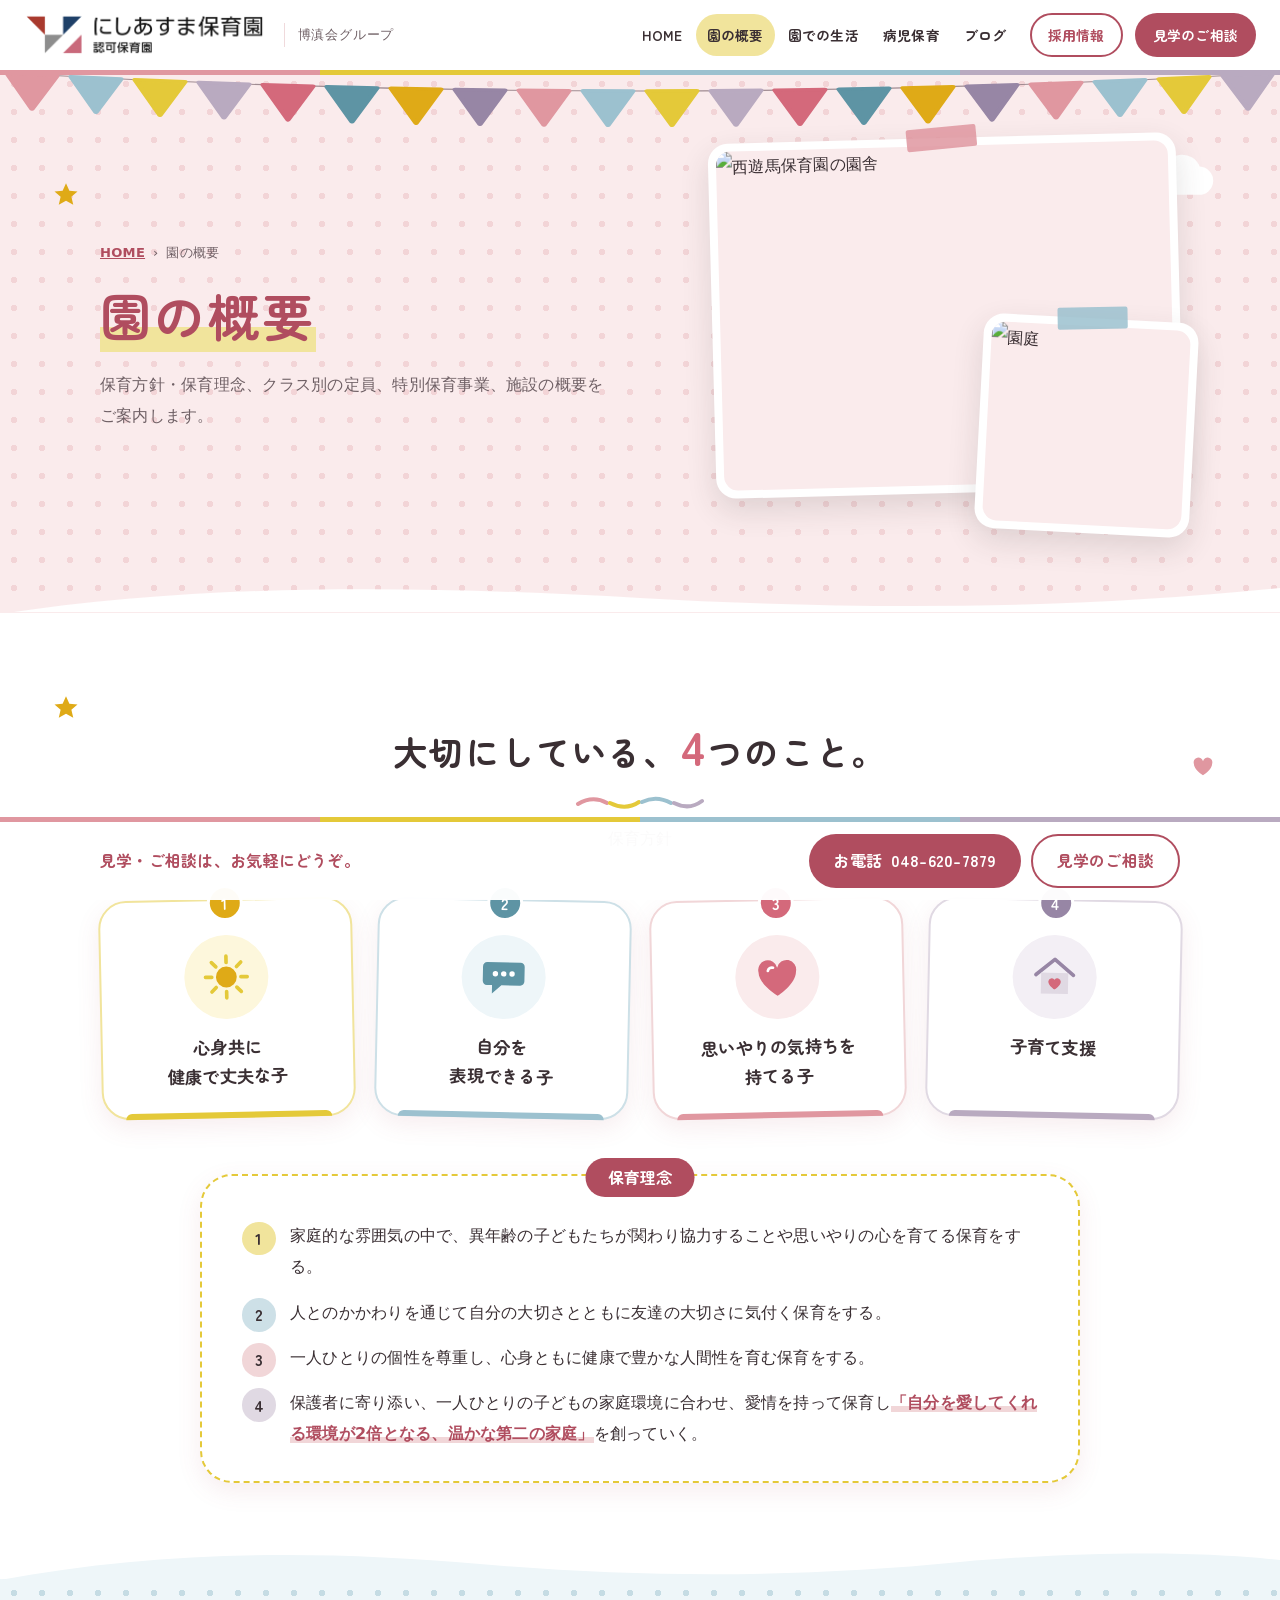
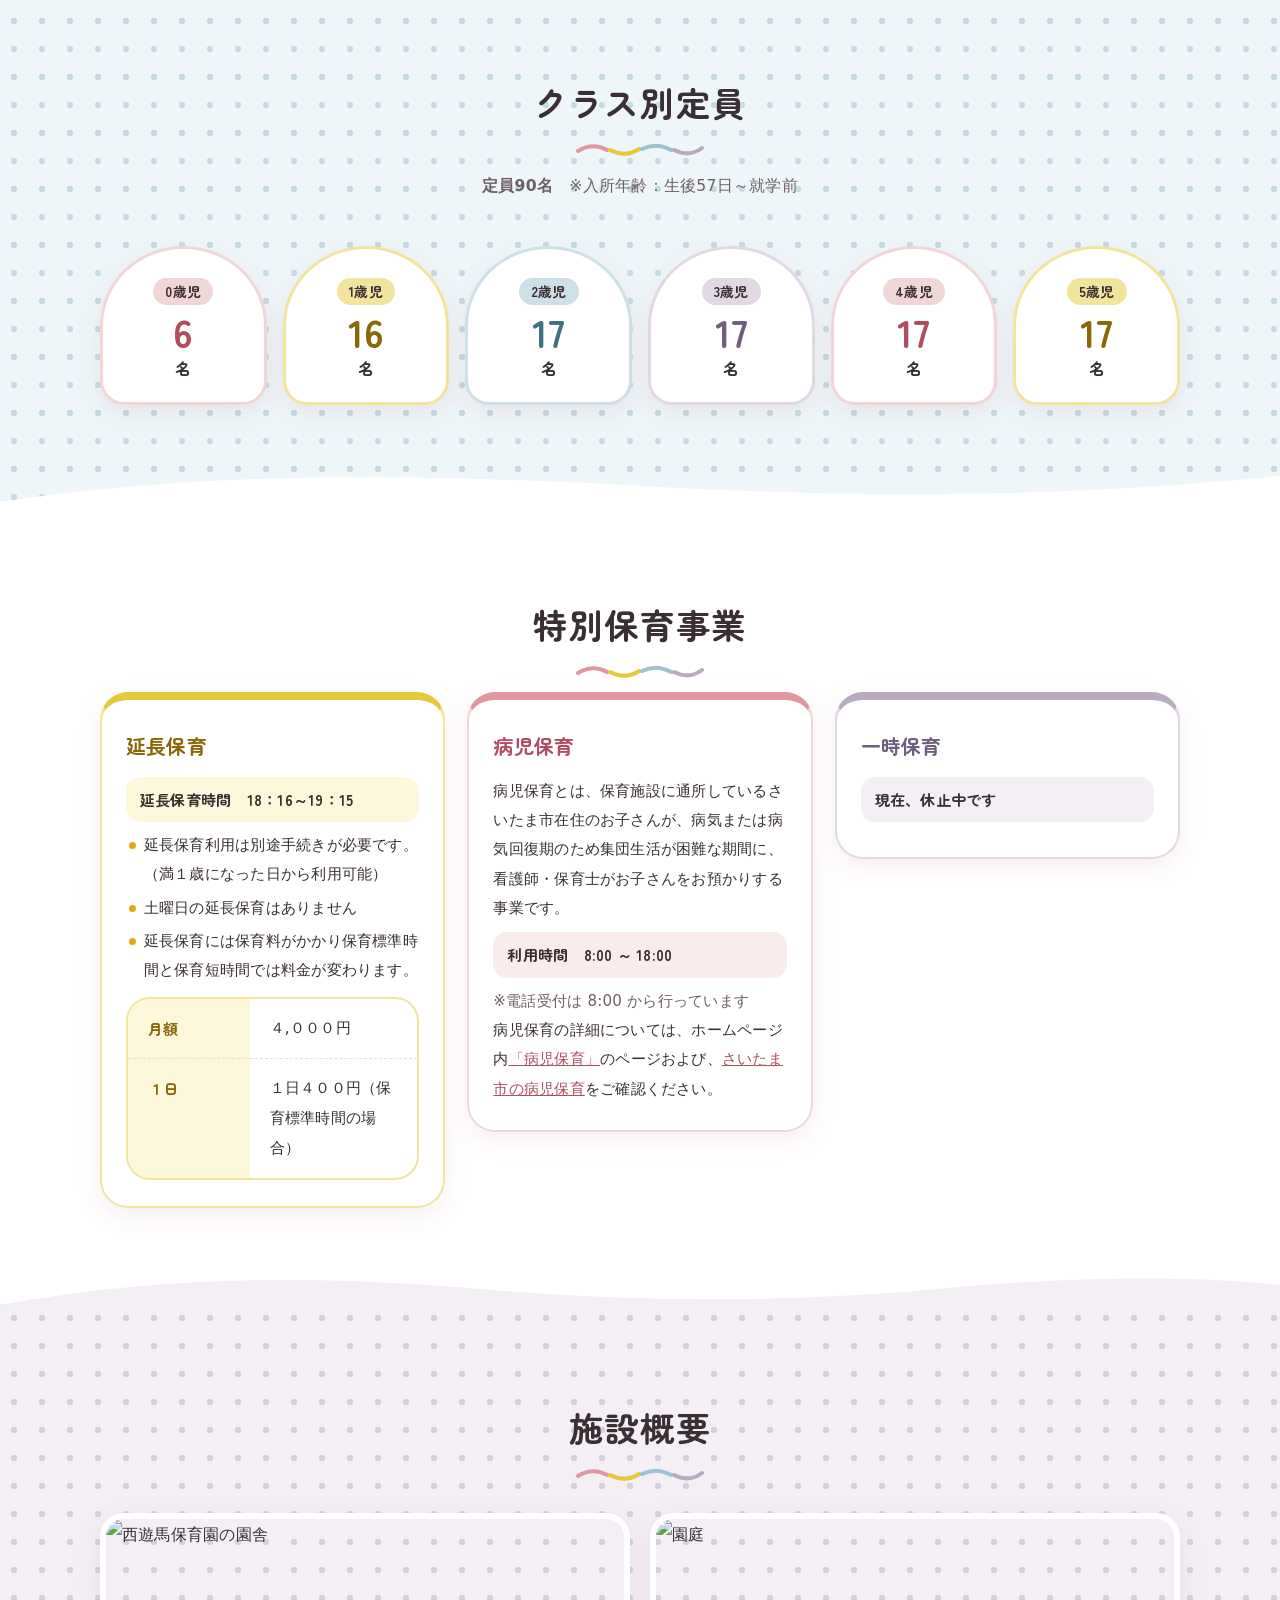
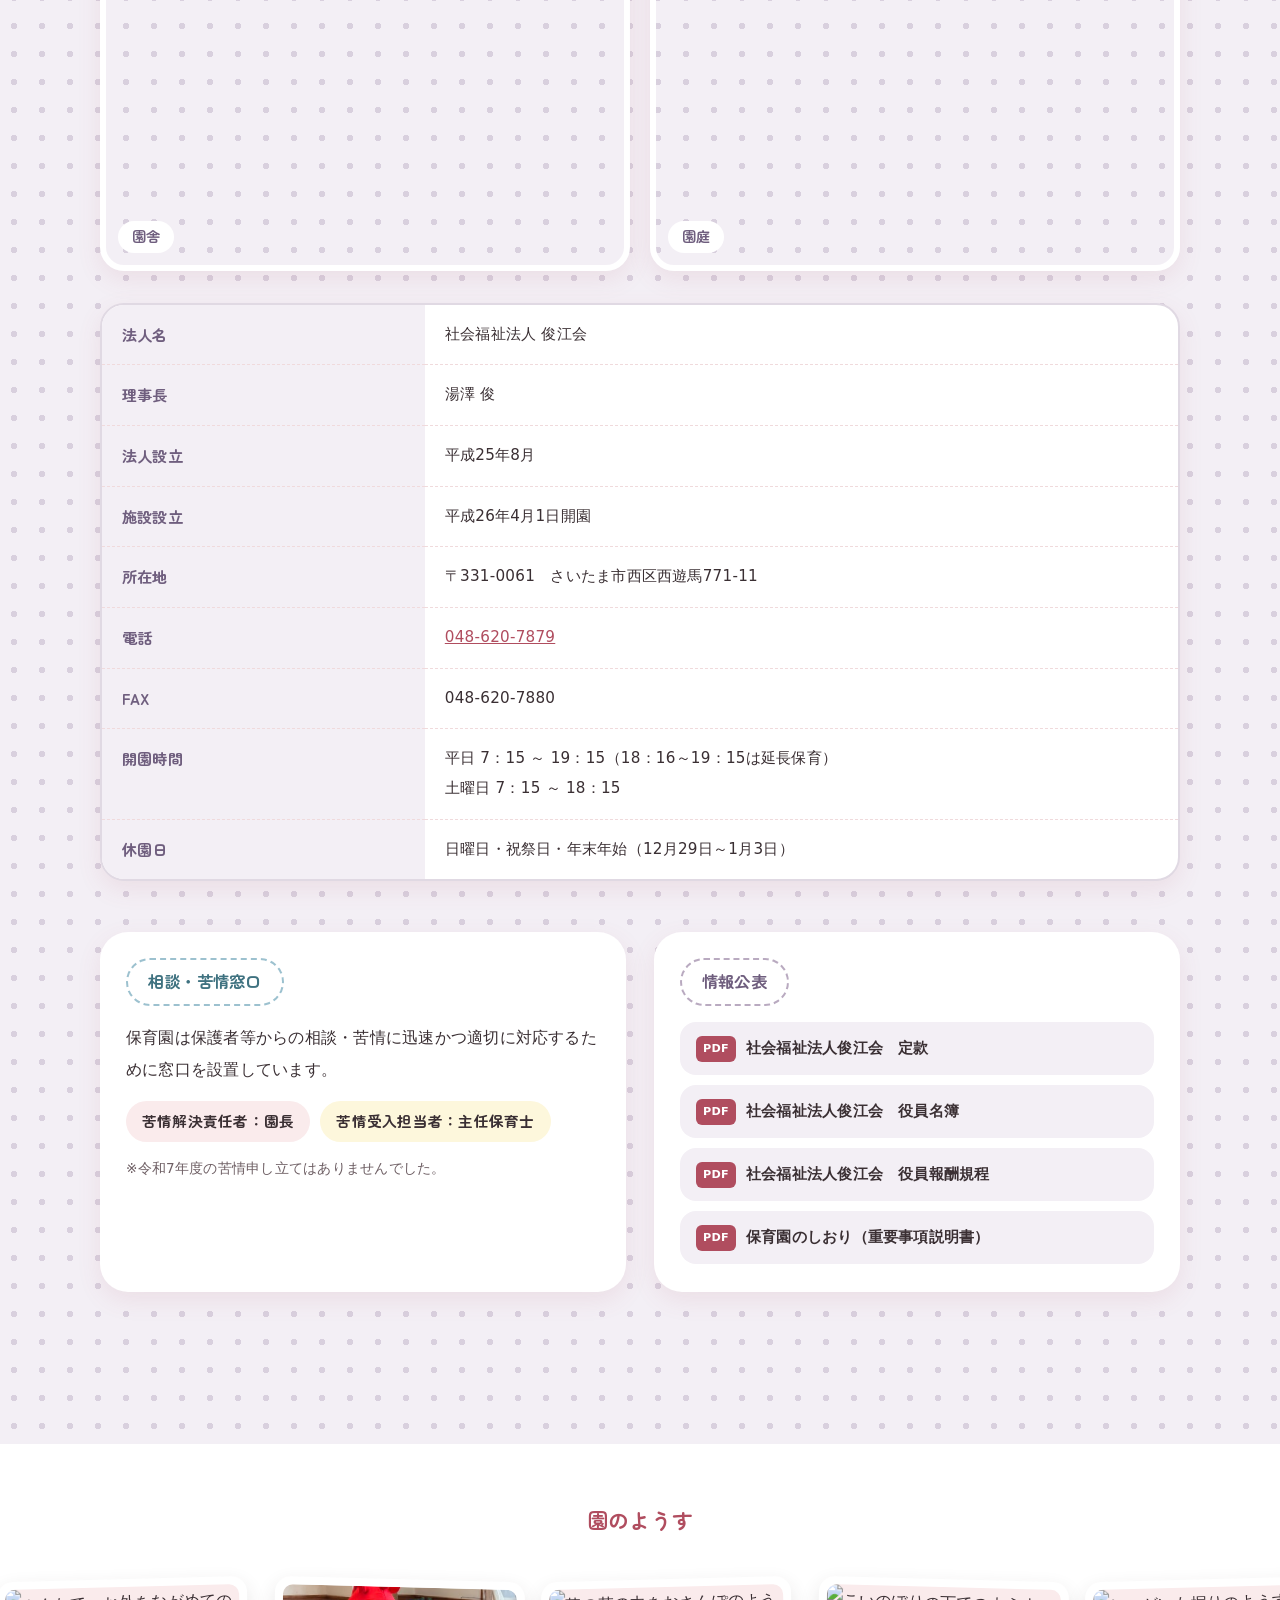
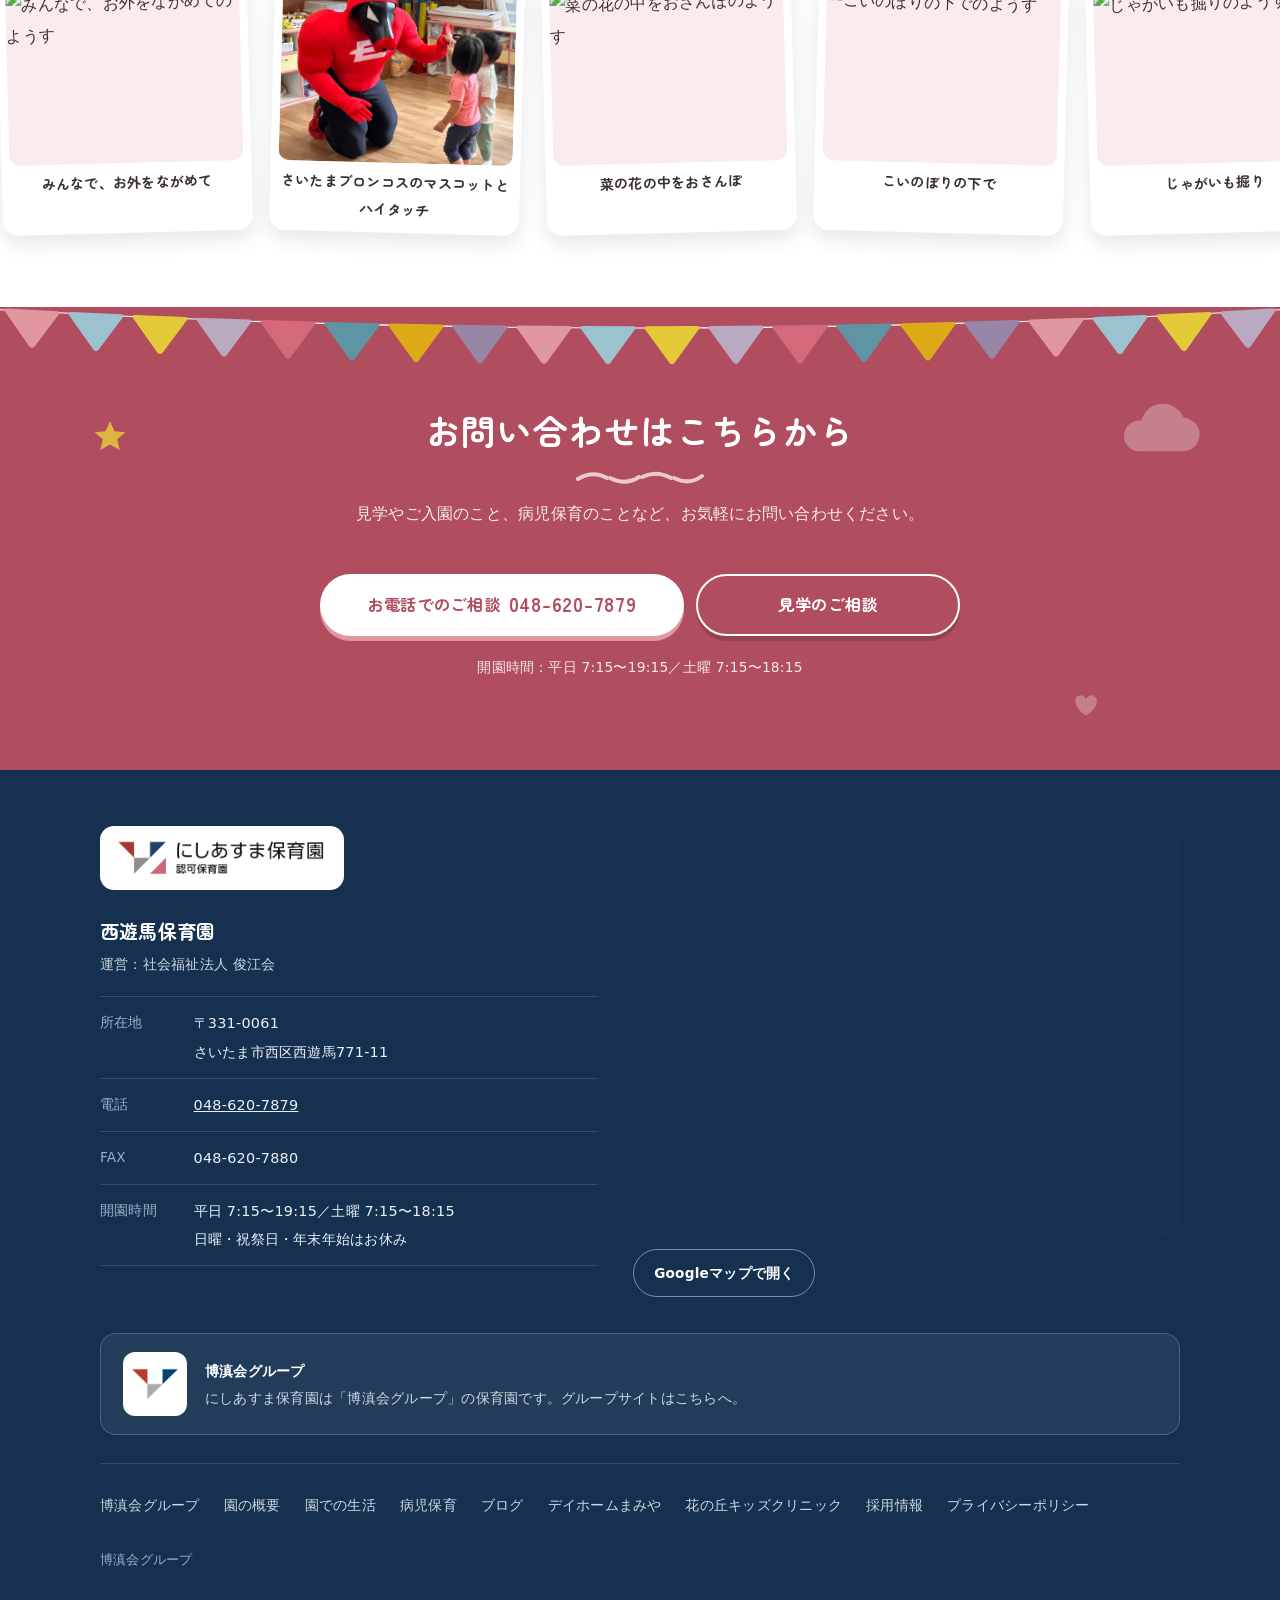
==== commit 122b89c7: "Add files via upload" ====
--- a/about.html
+++ b/about.html
@@ -29,7 +29,8 @@
     <symbol id="i-heart" viewBox="0 0 24 24"><path d="M12 20.5S3.5 15.2 3.5 9.6A4.3 4.3 0 0 1 12 7.5a4.3 4.3 0 0 1 8.5 2.1c0 5.6-8.5 10.9-8.5 10.9z" fill="currentColor"/></symbol>
     <symbol id="i-cloud" viewBox="0 0 48 28"><path d="M13 26h24a9 9 0 0 0 .8-18A12 12 0 0 0 15 9.5 8.3 8.3 0 0 0 13 26z" fill="currentColor"/></symbol>
     <!-- 子どもの人形 -->
-    <symbol id="kid" viewBox="0 0 40 70"><circle cx="20" cy="14" r="11" fill="#fff3ee"/><circle cx="20" cy="12" r="11" fill="none"/><path d="M9 12a11 11 0 0 1 22 0c-4-4-10-5-14-2-3 2-6 2-8 2z" fill="#6e5f64"/><circle cx="16" cy="15" r="1.3" fill="#3a2f33"/><circle cx="24" cy="15" r="1.3" fill="#3a2f33"/><circle cx="14" cy="18.5" r="2" fill="#e097a0" opacity=".6"/><circle cx="26" cy="18.5" r="2" fill="#e097a0" opacity=".6"/><path d="M8 52c0-16 5-24 12-24s12 8 12 24z" fill="currentColor"/><rect x="12" y="52" width="5" height="14" rx="2.5" fill="#6e5f64"/><rect x="23" y="52" width="5" height="14" rx="2.5" fill="#6e5f64"/></symbol>
+    <symbol id="kid" viewBox="0 0 40 70"><ellipse cx="20" cy="49" rx="11" ry="13" fill="currentColor"/><ellipse cx="9.5" cy="44" rx="3.2" ry="6" fill="currentColor" transform="rotate(25 9.5 44)"/><ellipse cx="30.5" cy="44" rx="3.2" ry="6" fill="currentColor" transform="rotate(-25 30.5 44)"/><ellipse cx="15" cy="64" rx="4" ry="3.6" fill="#f6d8c4"/><ellipse cx="25" cy="64" rx="4" ry="3.6" fill="#f6d8c4"/><circle cx="20" cy="20" r="13" fill="#fbe3d1"/><path d="M7 19c0-8 6-13 13-13s13 5 13 13c-3-3-6-5-9-5-1 2-4 3-8 3-4 0-7 1-9 2z" fill="#a9724a"/><circle cx="15.5" cy="22" r="1.5" fill="#4a3a35"/><circle cx="24.5" cy="22" r="1.5" fill="#4a3a35"/><ellipse cx="12.5" cy="26" rx="2.4" ry="1.6" fill="#f3a5a5" opacity=".75"/><ellipse cx="27.5" cy="26" rx="2.4" ry="1.6" fill="#f3a5a5" opacity=".75"/><path d="M18 26.5q2 1.6 4 0" stroke="#c4705e" stroke-width="1.1" fill="none" stroke-linecap="round"/></symbol>
+    <symbol id="sunflower" viewBox="0 0 40 70"><path d="M20 30v38" stroke="#6f9a52" stroke-width="2.4"/><ellipse cx="13" cy="50" rx="6" ry="3" fill="#7fae5f" transform="rotate(-30 13 50)"/><ellipse cx="27" cy="44" rx="6" ry="3" fill="#7fae5f" transform="rotate(30 27 44)"/><g fill="#f2c94c"><ellipse cx="20" cy="8" rx="4" ry="7"/><ellipse cx="20" cy="32" rx="4" ry="7"/><ellipse cx="8" cy="20" rx="7" ry="4"/><ellipse cx="32" cy="20" rx="7" ry="4"/><ellipse cx="11.5" cy="11.5" rx="4" ry="7" transform="rotate(-45 11.5 11.5)"/><ellipse cx="28.5" cy="28.5" rx="4" ry="7" transform="rotate(-45 28.5 28.5)"/><ellipse cx="28.5" cy="11.5" rx="4" ry="7" transform="rotate(45 28.5 11.5)"/><ellipse cx="11.5" cy="28.5" rx="4" ry="7" transform="rotate(45 11.5 28.5)"/></g><circle cx="20" cy="20" r="7" fill="#8a5a3b"/><circle cx="20" cy="20" r="4" fill="#a8734c"/></symbol>
   </defs>
 </svg>
 
@@ -60,8 +61,8 @@
       <p class="phero__lead">保育方針・保育理念、クラス別の定員、特別保育事業、施設の概要をご案内します。</p>
     </div>
     <div class="phero__photo">
-      <span class="fv__ring fv__ring--1" aria-hidden="true"></span>
-      <div class="blob blob--sm"><img src="https://nishiasuma.ed.jp/img/mainvisual/about.jpg" alt="西遊馬保育園の園舎" width="1200" height="800"></div>
+      <figure class="pic pic--main"><img src="https://nishiasuma.ed.jp/img/mainvisual/about.jpg" alt="西遊馬保育園の園舎" width="1200" height="800"></figure>
+      <figure class="pic pic--sub"><img src="https://nishiasuma.ed.jp/img/mainvisual/life.jpg" alt="園庭" loading="lazy"></figure>
     </div>
   </div>
 </main>
@@ -196,6 +197,11 @@
     </div>
     <img class="deco-strip" src="https://nishiasuma.ed.jp/img/about_img02.png" alt="" aria-hidden="true" loading="lazy">
   </div>
+</section>
+<!-- ===== 園のようす（写真が流れる帯） ===== -->
+<section class="strip" aria-label="園のようす">
+  <h2 class="strip__ttl">園のようす</h2>
+  <div class="strip__track"><figure class="strip__item"><img src="https://nishiasuma.ed.jp/img/p-top-recruit.jpg" alt="みんなで、お外をながめてのようす" loading="lazy"><figcaption>みんなで、お外をながめて</figcaption></figure><figure class="strip__item"><img src="photo-broncos.jpg" alt="さいたまブロンコスのマスコットとハイタッチのようす" loading="lazy"><figcaption>さいたまブロンコスのマスコットとハイタッチ</figcaption></figure><figure class="strip__item"><img src="https://nishiasuma.ed.jp/img/mainvisual/byojihoiku.jpg" alt="菜の花の中をおさんぽのようす" loading="lazy"><figcaption>菜の花の中をおさんぽ</figcaption></figure><figure class="strip__item"><img src="https://nishiasuma.ed.jp/img/p-event/05.webp" alt="こいのぼりの下でのようす" loading="lazy"><figcaption>こいのぼりの下で</figcaption></figure><figure class="strip__item"><img src="https://nishiasuma.ed.jp/blog/img/202606_01.webp" alt="じゃがいも掘りのようす" loading="lazy"><figcaption>じゃがいも掘り</figcaption></figure><figure class="strip__item"><img src="https://nishiasuma.ed.jp/img/about_img03.webp" alt="夏祭りのようす" loading="lazy"><figcaption>夏祭り</figcaption></figure><figure class="strip__item"><img src="https://nishiasuma.ed.jp/img/p-event/10_01.webp" alt="運動会のようす" loading="lazy"><figcaption>運動会</figcaption></figure><figure class="strip__item"><img src="https://nishiasuma.ed.jp/img/p-event/10_02.webp" alt="さつまいも掘りのようす" loading="lazy"><figcaption>さつまいも掘り</figcaption></figure><figure class="strip__item"><img src="https://nishiasuma.ed.jp/img/p-event/11.webp" alt="園外保育のようす" loading="lazy"><figcaption>園外保育</figcaption></figure><figure class="strip__item"><img src="https://nishiasuma.ed.jp/img/p-event/12.webp" alt="お楽しみ会のようす" loading="lazy"><figcaption>お楽しみ会</figcaption></figure><figure class="strip__item"><img src="https://nishiasuma.ed.jp/img/p-event/02_02.webp" alt="節分のようす" loading="lazy"><figcaption>節分</figcaption></figure><figure class="strip__item"><img src="https://nishiasuma.ed.jp/img/mainvisual/life.jpg" alt="園庭のようす" loading="lazy"><figcaption>園庭</figcaption></figure><div class="strip__dup" aria-hidden="true"><figure class="strip__item"><img src="https://nishiasuma.ed.jp/img/p-top-recruit.jpg" aria-hidden="true" alt="みんなで、お外をながめてのようす" loading="lazy"><figcaption>みんなで、お外をながめて</figcaption></figure><figure class="strip__item"><img src="photo-broncos.jpg" aria-hidden="true" alt="さいたまブロンコスのマスコットとハイタッチのようす" loading="lazy"><figcaption>さいたまブロンコスのマスコットとハイタッチ</figcaption></figure><figure class="strip__item"><img src="https://nishiasuma.ed.jp/img/mainvisual/byojihoiku.jpg" aria-hidden="true" alt="菜の花の中をおさんぽのようす" loading="lazy"><figcaption>菜の花の中をおさんぽ</figcaption></figure><figure class="strip__item"><img src="https://nishiasuma.ed.jp/img/p-event/05.webp" aria-hidden="true" alt="こいのぼりの下でのようす" loading="lazy"><figcaption>こいのぼりの下で</figcaption></figure><figure class="strip__item"><img src="https://nishiasuma.ed.jp/blog/img/202606_01.webp" aria-hidden="true" alt="じゃがいも掘りのようす" loading="lazy"><figcaption>じゃがいも掘り</figcaption></figure><figure class="strip__item"><img src="https://nishiasuma.ed.jp/img/about_img03.webp" aria-hidden="true" alt="夏祭りのようす" loading="lazy"><figcaption>夏祭り</figcaption></figure><figure class="strip__item"><img src="https://nishiasuma.ed.jp/img/p-event/10_01.webp" aria-hidden="true" alt="運動会のようす" loading="lazy"><figcaption>運動会</figcaption></figure><figure class="strip__item"><img src="https://nishiasuma.ed.jp/img/p-event/10_02.webp" aria-hidden="true" alt="さつまいも掘りのようす" loading="lazy"><figcaption>さつまいも掘り</figcaption></figure><figure class="strip__item"><img src="https://nishiasuma.ed.jp/img/p-event/11.webp" aria-hidden="true" alt="園外保育のようす" loading="lazy"><figcaption>園外保育</figcaption></figure><figure class="strip__item"><img src="https://nishiasuma.ed.jp/img/p-event/12.webp" aria-hidden="true" alt="お楽しみ会のようす" loading="lazy"><figcaption>お楽しみ会</figcaption></figure><figure class="strip__item"><img src="https://nishiasuma.ed.jp/img/p-event/02_02.webp" aria-hidden="true" alt="節分のようす" loading="lazy"><figcaption>節分</figcaption></figure><figure class="strip__item"><img src="https://nishiasuma.ed.jp/img/mainvisual/life.jpg" aria-hidden="true" alt="園庭のようす" loading="lazy"><figcaption>園庭</figcaption></figure></div></div>
 </section>
 <!-- ===== 最後のご相談 ===== -->
 <section class="cta" aria-labelledby="cta-title">
--- a/style.css
+++ b/style.css
@@ -897,3 +897,91 @@
 /* フッターの博滇会グループのマーク（2026-10-06） */
 .orgcard__logo{ padding:8px; }
 .orgcard__logo img{ width:100%; height:100%; object-fit:contain; display:block; }
+
+/* =========================================================
+   2026-10-13　写真を増やす・まるい写真をやめる
+   ========================================================= */
+/* 写真の額（白いふち＋マスキングテープ） */
+.pic{
+  position:relative; margin:0; background:#fff; padding:8px; border-radius:20px;
+  box-shadow:0 12px 30px rgba(58,47,51,.14);
+}
+.pic img{ width:100%; height:100%; object-fit:cover; display:block; border-radius:14px; background:var(--pink4); }
+.pic::before{
+  content:""; position:absolute; top:-11px; left:50%; width:70px; height:22px; margin-left:-35px; z-index:2;
+  background:var(--tape, var(--yel2)); opacity:.85; border-radius:2px; transform:rotate(-4deg);
+}
+
+/* HOME 1枚目：写真のコラージュ */
+.fv__photo{ position:relative; }
+.collage{
+  display:grid; gap:16px;
+  grid-template-columns:1.15fr .85fr;
+  grid-template-areas:"a b" "a c" "d d";
+}
+.c-a{ grid-area:a; transform:rotate(-1.5deg); --tape:var(--pink2); }
+.c-b{ grid-area:b; transform:rotate(2deg);    --tape:var(--sky2); }
+.c-c{ grid-area:c; transform:rotate(-1deg);   --tape:var(--yel2); }
+.c-d{ grid-area:d; transform:rotate(.8deg);   --tape:var(--pur2); }
+.c-a img{ aspect-ratio:3/4; }
+.c-b img{ aspect-ratio:1/1; object-position:50% 30%; }
+.c-c img{ aspect-ratio:4/3; }
+.c-d img{ aspect-ratio:16/7; }
+.fv__photo .fv__badge{ left:-18px; top:-22px; z-index:3; }
+@media (max-width:860px){
+  .fv__photo{ width:100%; max-width:520px; }
+  .collage{ gap:12px; }
+}
+
+/* 下のページの1枚目：四角い写真を2枚重ねる */
+.phero__photo{ max-width:470px; padding:0 0 40px; }
+.pic--main{ transform:rotate(-1.5deg); --tape:var(--pink2); }
+.pic--main img{ aspect-ratio:4/3; }
+.pic--sub{
+  position:absolute; right:-14px; bottom:0; width:46%; transform:rotate(3deg); --tape:var(--sky2); z-index:2;
+}
+.pic--sub img{ aspect-ratio:1/1; }
+@media (max-width:820px){ .phero__photo{ width:86%; } .pic--sub{ right:-6px; } }
+
+/* 園のようす：写真が流れる帯 */
+.strip{ background:#fff; padding:56px 0 64px; overflow:hidden; position:relative; }
+.strip__ttl{ text-align:center; font-family:var(--round); font-weight:700; font-size:1.3rem; color:var(--deep); margin:0 0 28px; }
+.strip__track{ display:flex; gap:22px; width:max-content; padding:10px 0; animation:strip 70s linear infinite; }
+.strip__dup{ display:flex; gap:22px; }
+.strip:hover .strip__track{ animation-play-state:paused; }
+@keyframes strip{ from{ transform:translateX(0); } to{ transform:translateX(calc(-50% - 11px)); } }
+.strip__item{ flex:none; width:250px; margin:0; background:#fff; padding:8px 8px 10px; border-radius:16px; box-shadow:0 8px 20px rgba(58,47,51,.12); }
+.strip__item:nth-child(odd){ transform:rotate(-1.5deg); }
+.strip__item:nth-child(even){ transform:rotate(1.5deg); }
+.strip__item img{ width:100%; aspect-ratio:4/3; object-fit:cover; border-radius:10px; display:block; background:var(--pink4); }
+.strip__item figcaption{ font-family:var(--round); font-weight:700; font-size:.88rem; margin-top:6px; text-align:center; }
+@media (max-width:600px){ .strip__item{ width:190px; } }
+@media (prefers-reduced-motion: reduce){
+  .strip__track{ animation:none; overflow-x:auto; width:auto; padding:10px 18px; }
+  .strip__dup{ display:none; }
+}
+
+/* 地域との交流 */
+.comm{ display:grid; gap:40px; grid-template-columns:minmax(0,.9fr) minmax(0,1.1fr); align-items:center; }
+@media (max-width:820px){ .comm{ grid-template-columns:minmax(0,1fr); gap:28px; } }
+.comm__photo{ margin:0; background:#fff; padding:10px; border-radius:24px; box-shadow:0 14px 34px rgba(58,47,51,.16); transform:rotate(-1.5deg); position:relative; max-width:460px; justify-self:center; }
+.comm__photo::before{ content:""; position:absolute; top:-12px; left:50%; width:80px; height:24px; margin-left:-40px; background:var(--pink2); opacity:.85; transform:rotate(-4deg); border-radius:2px; }
+.comm__photo img{ width:100%; height:auto; display:block; border-radius:16px; }
+.comm__tag{ display:inline-block; font-family:var(--round); font-weight:700; font-size:.85rem; background:var(--deep); color:#fff; border-radius:999px; padding:2px 14px; margin-bottom:.6em; }
+.comm__h{ font-family:var(--round); font-size:1.4rem; line-height:1.5; margin-bottom:.6em; color:var(--ink); }
+.comm__body > p{ margin-bottom:1.4em; }
+.comm__more{ list-style:none; display:grid; gap:12px; }
+.comm__more li{ background:#fff; border-radius:18px; padding:14px 18px; border-left:6px solid var(--c2); box-shadow:var(--shadow); }
+.comm__more b{ display:block; font-family:var(--round); color:var(--cink); }
+.comm__more span{ font-size:.92rem; color:var(--ink-soft); }
+
+/* そのほかの活動の写真も、まるをやめて四角に */
+.box__pic{ border-radius:14px !important; width:150px !important; height:112px !important; object-fit:cover; }
+
+/* =========================================================
+   2026-10-13　旗かざりを博滇会カラーの展開色で作り直し
+   （ピンク・水色・黄色・紫の 1 と 2 を順に）
+   ========================================================= */
+.bunting{ height:70px; background:url("data:image/svg+xml;utf8,<svg xmlns='http://www.w3.org/2000/svg' viewBox='0 0 1200 100' preserveAspectRatio='none'><path d='M0 4 Q600.0 56 1200 4' fill='none' stroke='%23a08c92' stroke-width='1.6'/><path d='M6.6 4.6 L53.4 8.4 L30.0 55.6 Z' fill='%23e097a0' stroke='%23e097a0' stroke-width='5' stroke-linejoin='round'/><path d='M66.6 9.5 L113.4 12.9 L90.0 60.3 Z' fill='%239cc1cf' stroke='%239cc1cf' stroke-width='5' stroke-linejoin='round'/><path d='M126.6 13.8 L173.4 16.9 L150.0 64.5 Z' fill='%23e4c939' stroke='%23e4c939' stroke-width='5' stroke-linejoin='round'/><path d='M186.6 17.7 L233.4 20.3 L210.0 68.1 Z' fill='%23b9aac0' stroke='%23b9aac0' stroke-width='5' stroke-linejoin='round'/><path d='M246.6 21.0 L293.4 23.2 L270.0 71.2 Z' fill='%23d4697b' stroke='%23d4697b' stroke-width='5' stroke-linejoin='round'/><path d='M306.6 23.8 L353.4 25.6 L330.0 73.8 Z' fill='%235e94a4' stroke='%235e94a4' stroke-width='5' stroke-linejoin='round'/><path d='M366.6 26.1 L413.4 27.5 L390.0 75.9 Z' fill='%23dfaa17' stroke='%23dfaa17' stroke-width='5' stroke-linejoin='round'/><path d='M426.6 27.8 L473.4 28.8 L450.0 77.5 Z' fill='%239786a5' stroke='%239786a5' stroke-width='5' stroke-linejoin='round'/><path d='M486.6 29.1 L533.4 29.7 L510.0 78.5 Z' fill='%23e097a0' stroke='%23e097a0' stroke-width='5' stroke-linejoin='round'/><path d='M546.6 29.8 L593.4 30.0 L570.0 79.0 Z' fill='%239cc1cf' stroke='%239cc1cf' stroke-width='5' stroke-linejoin='round'/><path d='M606.6 30.0 L653.4 29.8 L630.0 79.0 Z' fill='%23e4c939' stroke='%23e4c939' stroke-width='5' stroke-linejoin='round'/><path d='M666.6 29.7 L713.4 29.1 L690.0 78.5 Z' fill='%23b9aac0' stroke='%23b9aac0' stroke-width='5' stroke-linejoin='round'/><path d='M726.6 28.8 L773.4 27.8 L750.0 77.5 Z' fill='%23d4697b' stroke='%23d4697b' stroke-width='5' stroke-linejoin='round'/><path d='M786.6 27.5 L833.4 26.1 L810.0 75.9 Z' fill='%235e94a4' stroke='%235e94a4' stroke-width='5' stroke-linejoin='round'/><path d='M846.6 25.6 L893.4 23.8 L870.0 73.8 Z' fill='%23dfaa17' stroke='%23dfaa17' stroke-width='5' stroke-linejoin='round'/><path d='M906.6 23.2 L953.4 21.0 L930.0 71.2 Z' fill='%239786a5' stroke='%239786a5' stroke-width='5' stroke-linejoin='round'/><path d='M966.6 20.3 L1013.4 17.7 L990.0 68.1 Z' fill='%23e097a0' stroke='%23e097a0' stroke-width='5' stroke-linejoin='round'/><path d='M1026.6 16.9 L1073.4 13.8 L1050.0 64.5 Z' fill='%239cc1cf' stroke='%239cc1cf' stroke-width='5' stroke-linejoin='round'/><path d='M1086.6 12.9 L1133.4 9.5 L1110.0 60.3 Z' fill='%23e4c939' stroke='%23e4c939' stroke-width='5' stroke-linejoin='round'/><path d='M1146.6 8.4 L1193.4 4.6 L1170.0 55.6 Z' fill='%23b9aac0' stroke='%23b9aac0' stroke-width='5' stroke-linejoin='round'/></svg>") no-repeat center top / 100% 100%; }
+.cta .bunting{ opacity:1; background-image:url("data:image/svg+xml;utf8,<svg xmlns='http://www.w3.org/2000/svg' viewBox='0 0 1200 100' preserveAspectRatio='none'><path d='M0 4 Q600.0 56 1200 4' fill='none' stroke='%23ffffff' stroke-width='1.6'/><path d='M6.6 4.6 L53.4 8.4 L30.0 55.6 Z' fill='%23e097a0' stroke='%23e097a0' stroke-width='5' stroke-linejoin='round'/><path d='M66.6 9.5 L113.4 12.9 L90.0 60.3 Z' fill='%239cc1cf' stroke='%239cc1cf' stroke-width='5' stroke-linejoin='round'/><path d='M126.6 13.8 L173.4 16.9 L150.0 64.5 Z' fill='%23e4c939' stroke='%23e4c939' stroke-width='5' stroke-linejoin='round'/><path d='M186.6 17.7 L233.4 20.3 L210.0 68.1 Z' fill='%23b9aac0' stroke='%23b9aac0' stroke-width='5' stroke-linejoin='round'/><path d='M246.6 21.0 L293.4 23.2 L270.0 71.2 Z' fill='%23d4697b' stroke='%23d4697b' stroke-width='5' stroke-linejoin='round'/><path d='M306.6 23.8 L353.4 25.6 L330.0 73.8 Z' fill='%235e94a4' stroke='%235e94a4' stroke-width='5' stroke-linejoin='round'/><path d='M366.6 26.1 L413.4 27.5 L390.0 75.9 Z' fill='%23dfaa17' stroke='%23dfaa17' stroke-width='5' stroke-linejoin='round'/><path d='M426.6 27.8 L473.4 28.8 L450.0 77.5 Z' fill='%239786a5' stroke='%239786a5' stroke-width='5' stroke-linejoin='round'/><path d='M486.6 29.1 L533.4 29.7 L510.0 78.5 Z' fill='%23e097a0' stroke='%23e097a0' stroke-width='5' stroke-linejoin='round'/><path d='M546.6 29.8 L593.4 30.0 L570.0 79.0 Z' fill='%239cc1cf' stroke='%239cc1cf' stroke-width='5' stroke-linejoin='round'/><path d='M606.6 30.0 L653.4 29.8 L630.0 79.0 Z' fill='%23e4c939' stroke='%23e4c939' stroke-width='5' stroke-linejoin='round'/><path d='M666.6 29.7 L713.4 29.1 L690.0 78.5 Z' fill='%23b9aac0' stroke='%23b9aac0' stroke-width='5' stroke-linejoin='round'/><path d='M726.6 28.8 L773.4 27.8 L750.0 77.5 Z' fill='%23d4697b' stroke='%23d4697b' stroke-width='5' stroke-linejoin='round'/><path d='M786.6 27.5 L833.4 26.1 L810.0 75.9 Z' fill='%235e94a4' stroke='%235e94a4' stroke-width='5' stroke-linejoin='round'/><path d='M846.6 25.6 L893.4 23.8 L870.0 73.8 Z' fill='%23dfaa17' stroke='%23dfaa17' stroke-width='5' stroke-linejoin='round'/><path d='M906.6 23.2 L953.4 21.0 L930.0 71.2 Z' fill='%239786a5' stroke='%239786a5' stroke-width='5' stroke-linejoin='round'/><path d='M966.6 20.3 L1013.4 17.7 L990.0 68.1 Z' fill='%23e097a0' stroke='%23e097a0' stroke-width='5' stroke-linejoin='round'/><path d='M1026.6 16.9 L1073.4 13.8 L1050.0 64.5 Z' fill='%239cc1cf' stroke='%239cc1cf' stroke-width='5' stroke-linejoin='round'/><path d='M1086.6 12.9 L1133.4 9.5 L1110.0 60.3 Z' fill='%23e4c939' stroke='%23e4c939' stroke-width='5' stroke-linejoin='round'/><path d='M1146.6 8.4 L1193.4 4.6 L1170.0 55.6 Z' fill='%23b9aac0' stroke='%23b9aac0' stroke-width='5' stroke-linejoin='round'/></svg>"); }
+@media (max-width:760px){ .bunting{ height:44px; } }
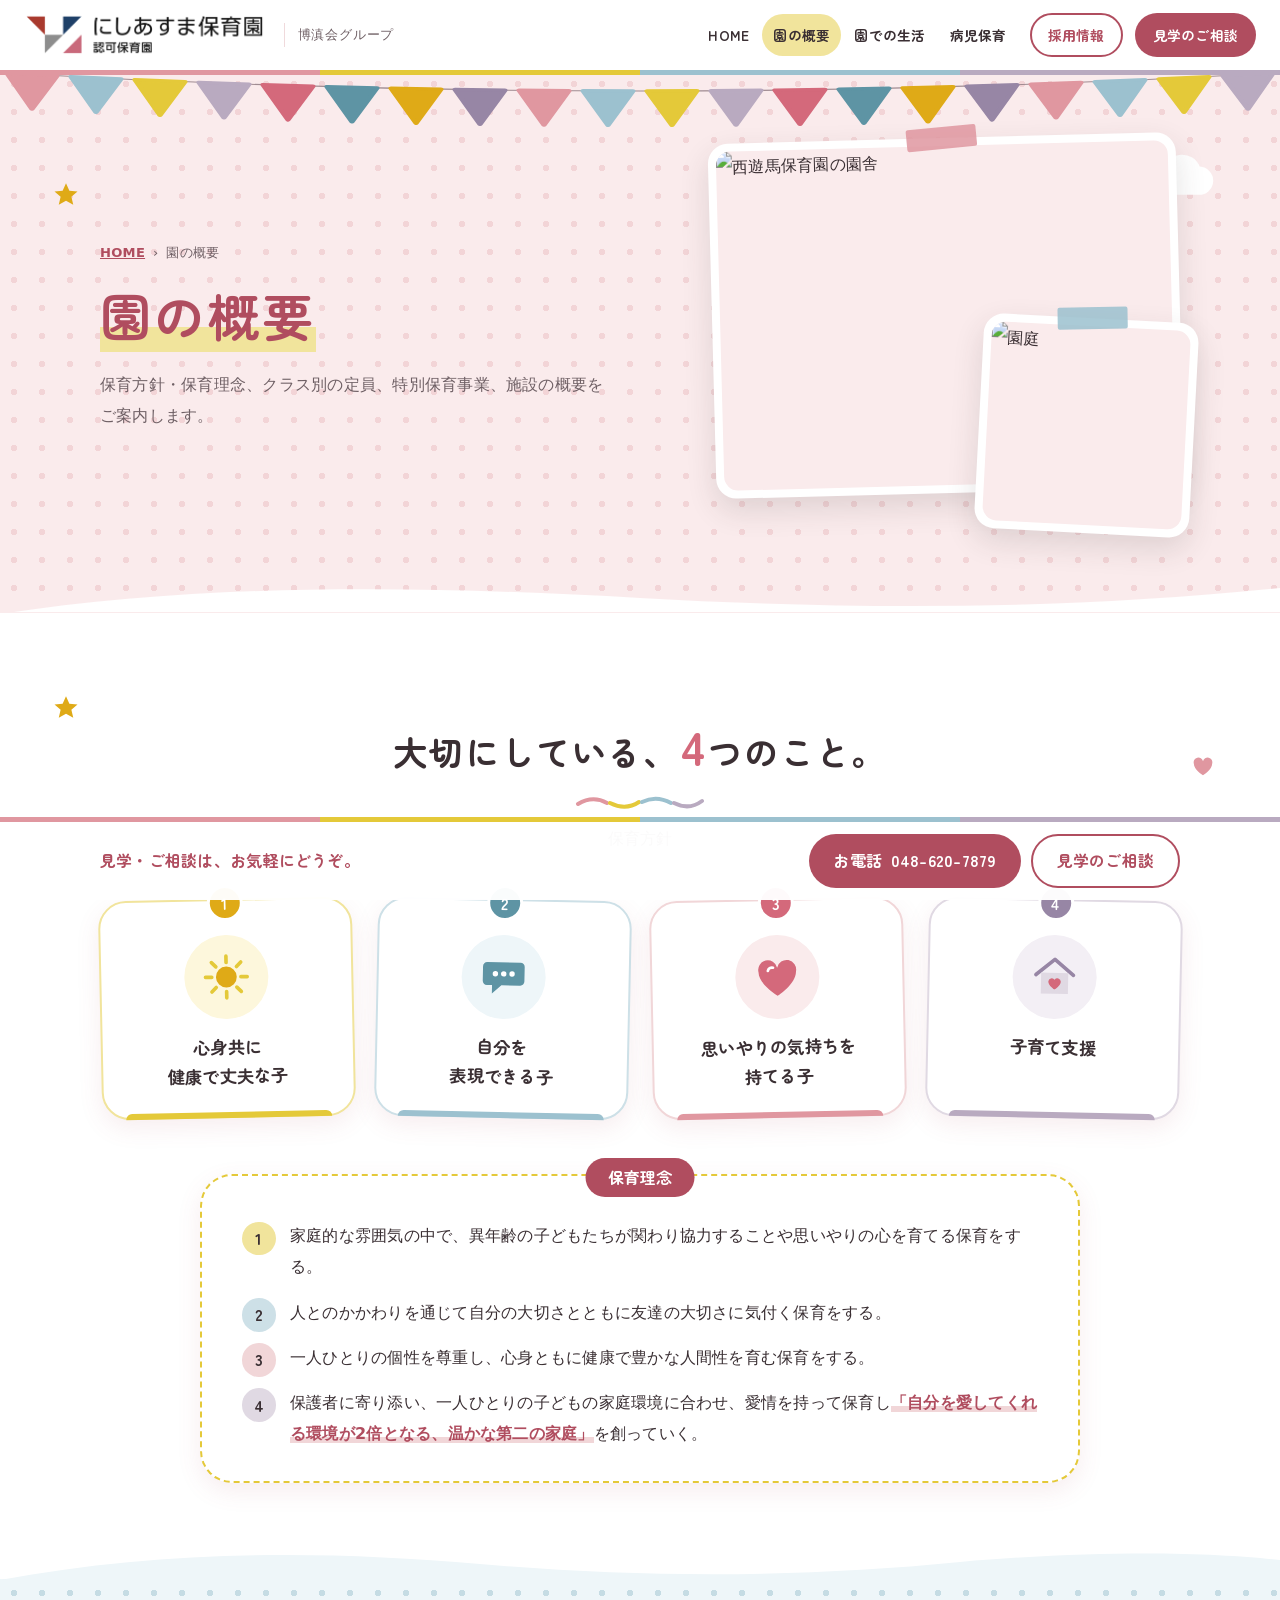
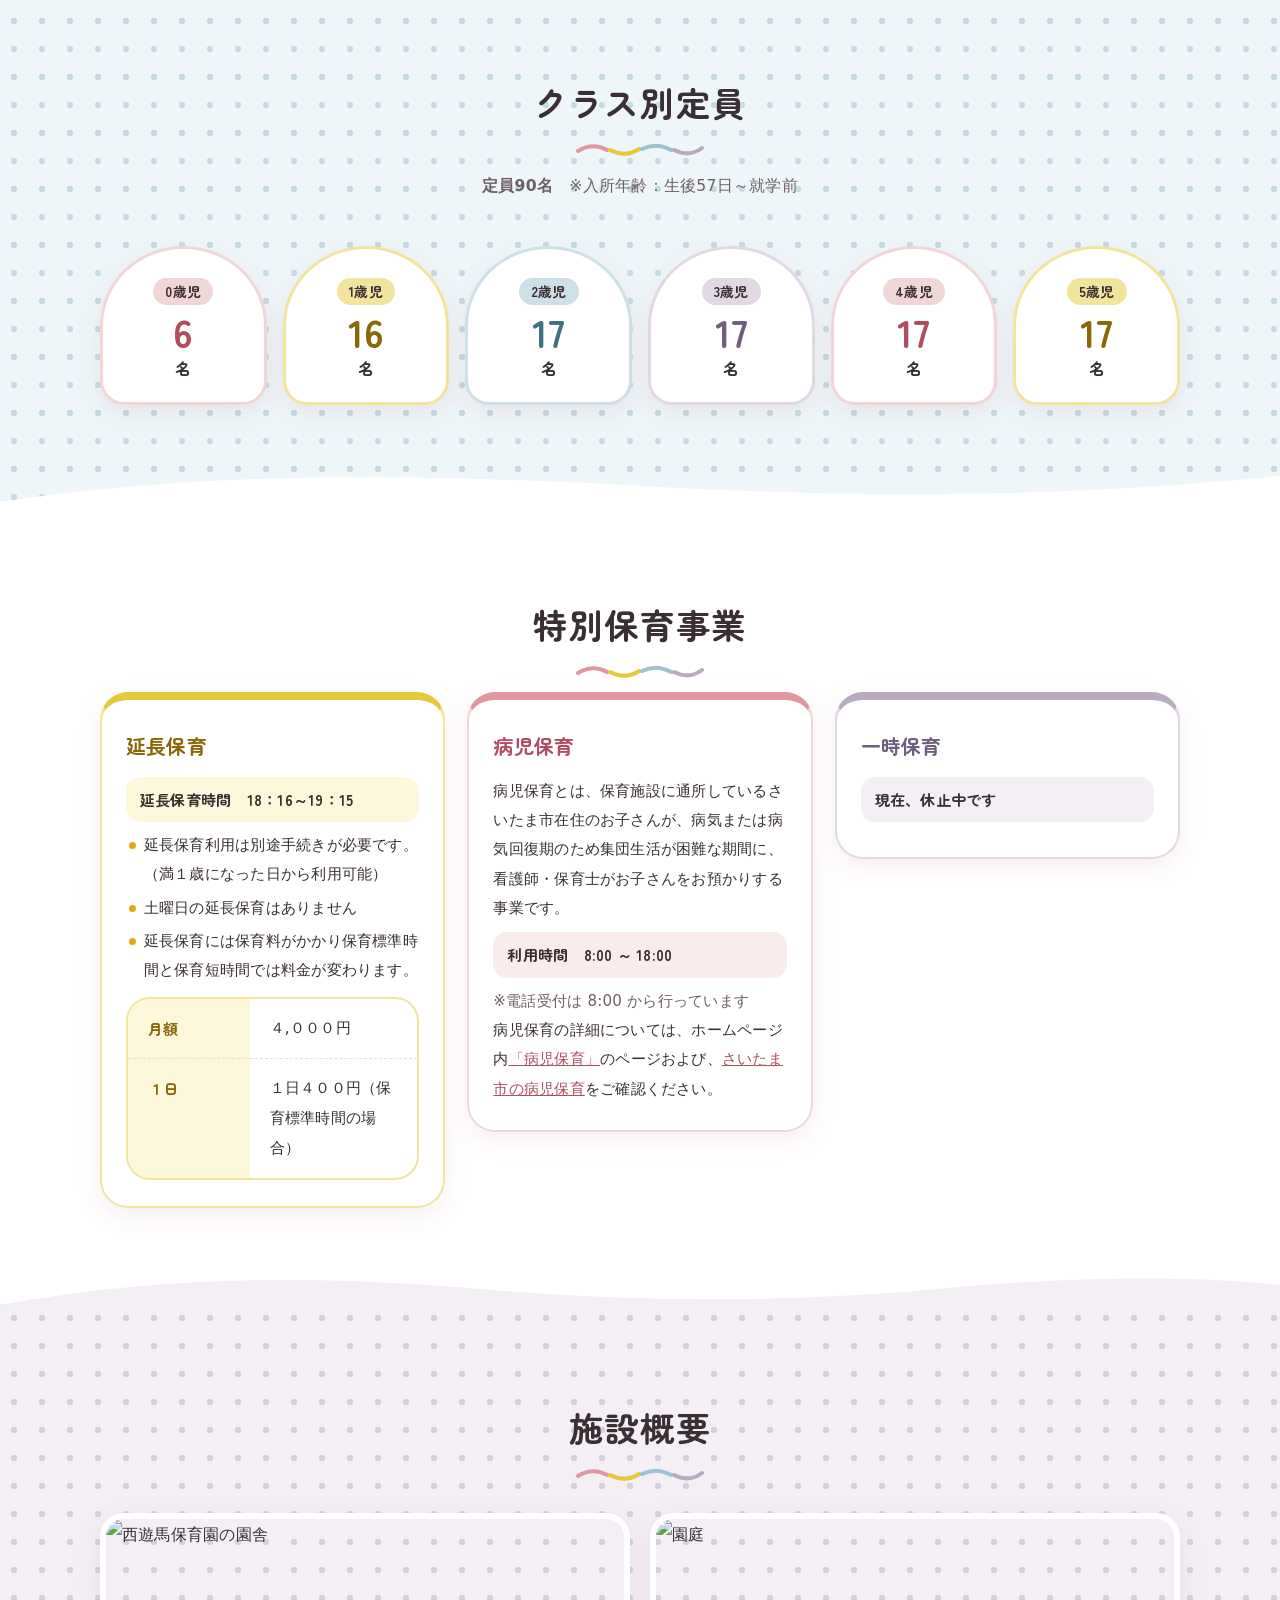
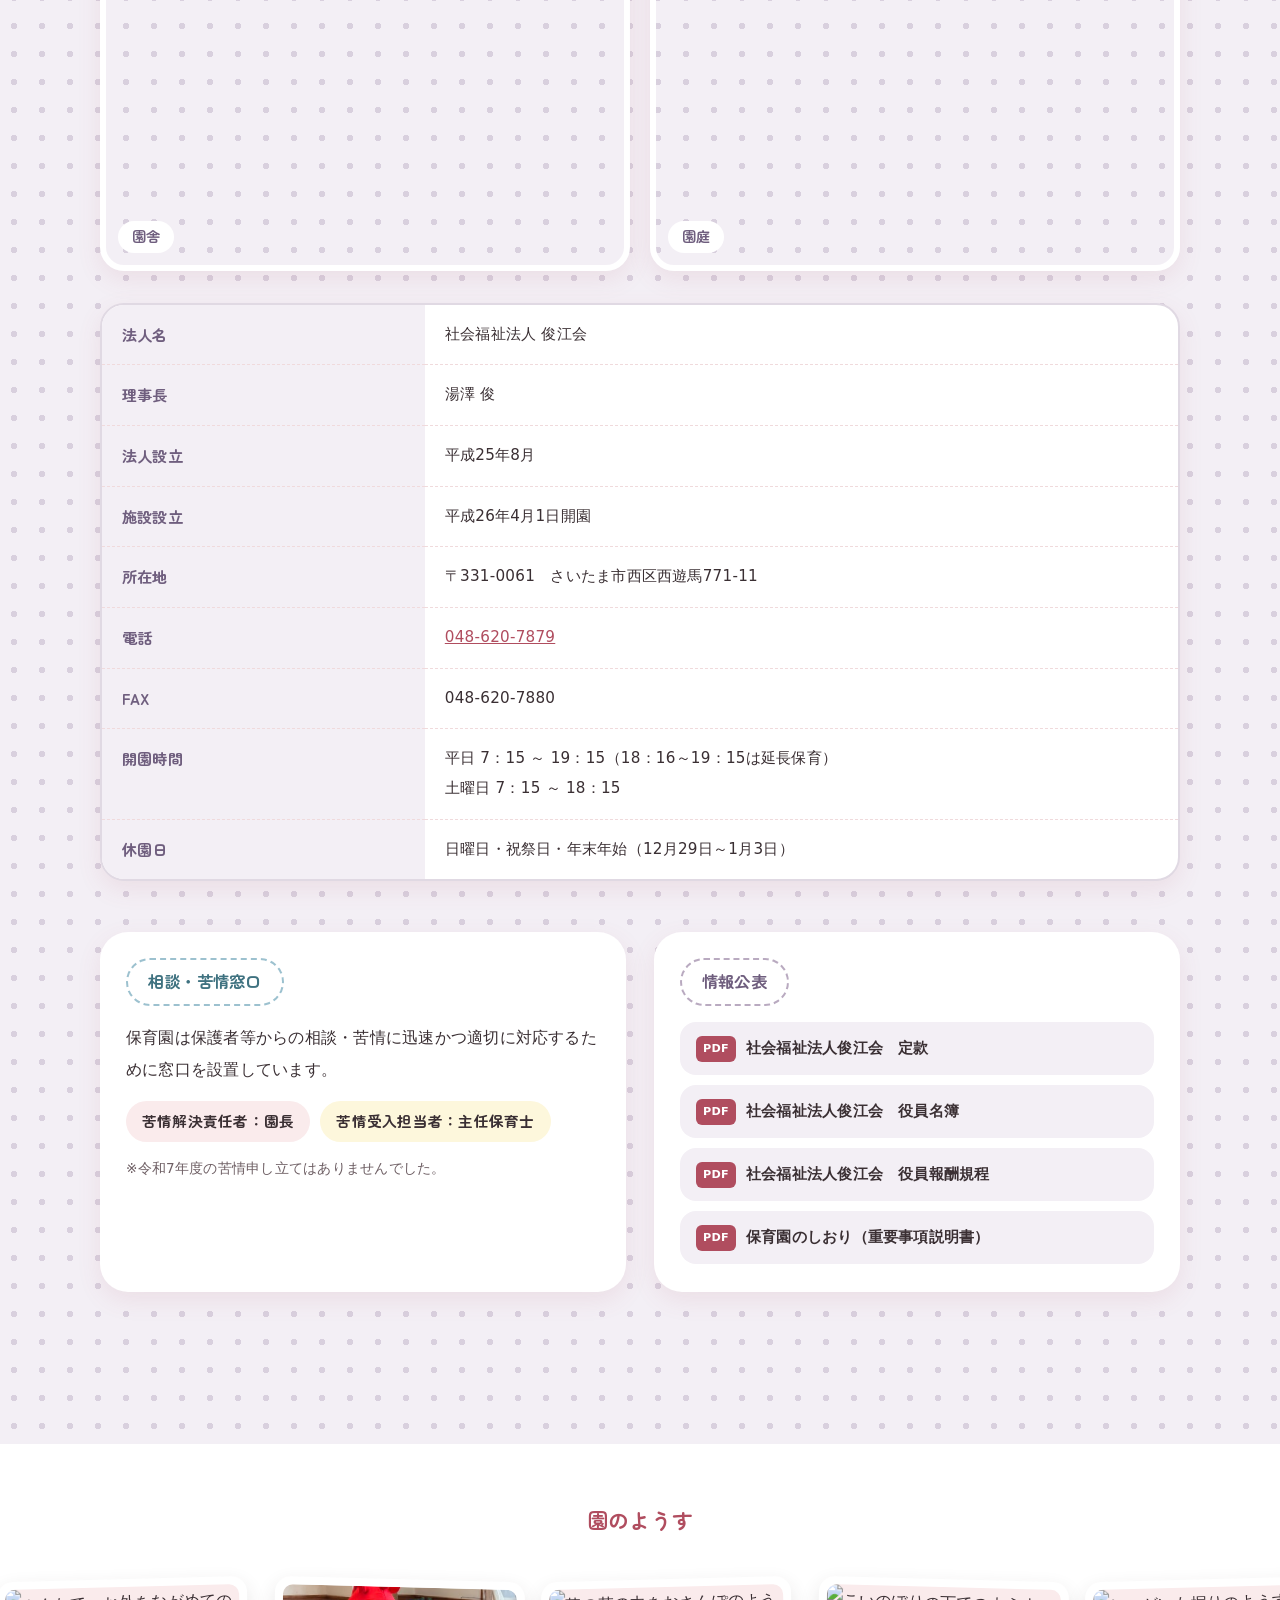
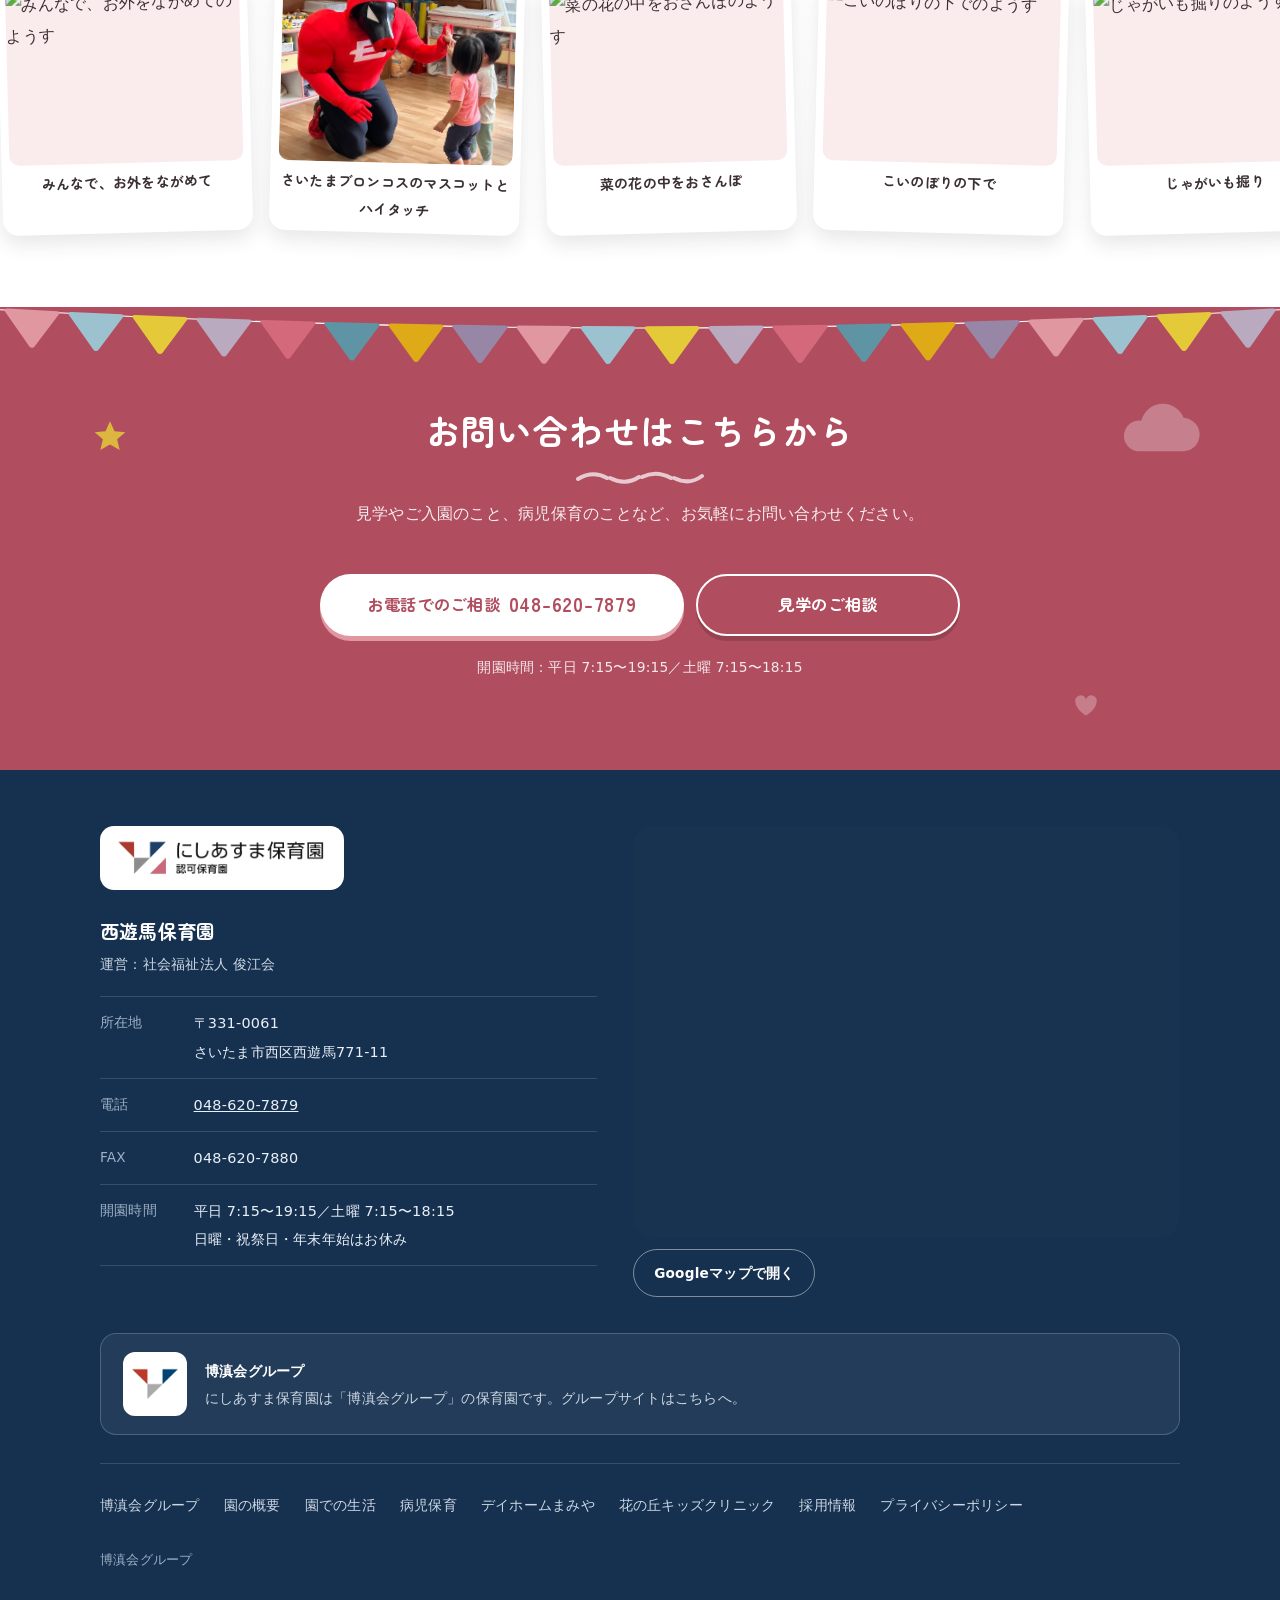
==== commit 0f8d9436: "Add files via upload" ====
--- a/about.html
+++ b/about.html
@@ -11,7 +11,7 @@
 <link rel="preconnect" href="https://fonts.gstatic.com" crossorigin>
 <link href="https://fonts.googleapis.com/css2?family=Zen+Maru+Gothic:wght@500;700&display=swap" rel="stylesheet">
 <link href="https://fonts.googleapis.com/css2?family=Zen+Kurenaido&display=swap&text=%E7%A7%81%E3%81%9F%E3%81%A1%E3%81%AF%E3%80%81%E3%82%82%E3%81%86%E3%81%B2%E3%81%A8%E3%81%A4%E3%81%AE%E3%81%8A%E3%81%86%E3%81%A1%E3%81%A7%E3%81%99%E3%80%82" rel="stylesheet">
-<link rel="stylesheet" href="style.css">
+<link rel="stylesheet" href="style.css?v=202610161041">
 </head>
 <body>
 <!--
@@ -40,7 +40,7 @@
     <span class="group header__grp">博滇会グループ</span>
   </a>
   <nav class="gn" aria-label="サイトのご案内">
-    <ul class="gn__list" id="gn-list"><li><a class="gn__a" href="index.html">HOME</a></li><li><a class="gn__a is-cur" href="about.html" aria-current="page">園の概要</a></li><li><a class="gn__a" href="life.html">園での生活</a></li><li><a class="gn__a" href="byojihoiku.html">病児保育</a></li><li><a class="gn__a" href="blog.html">ブログ</a></li></ul>
+    <ul class="gn__list" id="gn-list"><li><a class="gn__a" href="index.html">HOME</a></li><li><a class="gn__a is-cur" href="about.html" aria-current="page">園の概要</a></li><li><a class="gn__a" href="life.html">園での生活</a></li><li><a class="gn__a" href="byojihoiku.html">病児保育</a></li></ul>
     <!-- ▼差し替え③：法人の採用サイト（うしろの ?utm_... は消さないでください） -->
     <a class="gn__recruit" id="btn-recruit-header" href="https://arwrk.net/recruit/hakushinkai?utm_source=nishiasuma&amp;utm_medium=site&amp;utm_campaign=recruit" target="_blank" rel="noopener">採用情報</a>
     <!-- ▼差し替え②：問い合わせページ -->
@@ -248,7 +248,7 @@
   </div>
   <nav class="wrap footer__links" aria-label="関連リンク">
     <a href="https://hakushinkai.jp/">博滇会グループ</a>
-    <a href="about.html">園の概要</a><a href="life.html">園での生活</a><a href="byojihoiku.html">病児保育</a><a href="blog.html">ブログ</a><a href="https://hakushinkai.jp/facilities/dayhome_mamiya/">デイホームまみや</a>
+    <a href="about.html">園の概要</a><a href="life.html">園での生活</a><a href="byojihoiku.html">病児保育</a><a href="https://hakushinkai.jp/facilities/dayhome_mamiya/">デイホームまみや</a>
     <a href="https://hakushinkai.jp/facilities/hananookakidsclinic/">花の丘キッズクリニック</a>
     <!-- ▼差し替え③ -->
     <a id="btn-recruit-footer" href="https://arwrk.net/recruit/hakushinkai?utm_source=nishiasuma&amp;utm_medium=site&amp;utm_campaign=recruit" target="_blank" rel="noopener">採用情報</a>
@@ -276,13 +276,15 @@
   if (!bar || !('IntersectionObserver' in window)) return;
   var fv = document.querySelector('.fv .actions');
   var cta = document.querySelector('.cta');
-  var s = { fv:false, cta:false };
+  var foot = document.querySelector('.footer');
+  var s = { fv:false, cta:false, foot:false };
   var io = new IntersectionObserver(function (es) {
-    es.forEach(function (e) { if (e.target === fv) s.fv = e.isIntersecting; else s.cta = e.isIntersecting; });
-    bar.classList.toggle('is-hidden', s.fv || s.cta);
+    es.forEach(function (e) { if (e.target === fv) s.fv = e.isIntersecting; else if (e.target === foot) s.foot = e.isIntersecting; else s.cta = e.isIntersecting; });
+    bar.classList.toggle('is-hidden', s.fv || s.cta || s.foot);
   }, { threshold: 0.2 });
   if (fv) io.observe(fv);
   if (cta) io.observe(cta);
+  if (foot) io.observe(foot);
 })();
 </script>
 <script>
--- a/style.css
+++ b/style.css
@@ -736,9 +736,8 @@
 }
 
 /* ---- HOME：各ページへの入口 ---- */
-.tiles{ display:grid; gap:22px; grid-template-columns:repeat(4, minmax(0,1fr)); }
-@media (max-width:900px){ .tiles{ grid-template-columns:repeat(2, minmax(0,1fr)); } }
-@media (max-width:480px){ .tiles{ grid-template-columns:minmax(0,1fr); } }
+.tiles{ display:grid; gap:22px; grid-template-columns:repeat(3, minmax(0,1fr)); }
+@media (max-width:720px){ .tiles{ grid-template-columns:minmax(0,1fr); } }
 .tile{
   position:relative; display:block; border-radius:28px; overflow:hidden; text-decoration:none; color:var(--ink);
   background:#fff; box-shadow:var(--shadow); border:3px solid var(--c3); transition:transform .2s ease;
@@ -985,3 +984,9 @@
 .bunting{ height:70px; background:url("data:image/svg+xml;utf8,<svg xmlns='http://www.w3.org/2000/svg' viewBox='0 0 1200 100' preserveAspectRatio='none'><path d='M0 4 Q600.0 56 1200 4' fill='none' stroke='%23a08c92' stroke-width='1.6'/><path d='M6.6 4.6 L53.4 8.4 L30.0 55.6 Z' fill='%23e097a0' stroke='%23e097a0' stroke-width='5' stroke-linejoin='round'/><path d='M66.6 9.5 L113.4 12.9 L90.0 60.3 Z' fill='%239cc1cf' stroke='%239cc1cf' stroke-width='5' stroke-linejoin='round'/><path d='M126.6 13.8 L173.4 16.9 L150.0 64.5 Z' fill='%23e4c939' stroke='%23e4c939' stroke-width='5' stroke-linejoin='round'/><path d='M186.6 17.7 L233.4 20.3 L210.0 68.1 Z' fill='%23b9aac0' stroke='%23b9aac0' stroke-width='5' stroke-linejoin='round'/><path d='M246.6 21.0 L293.4 23.2 L270.0 71.2 Z' fill='%23d4697b' stroke='%23d4697b' stroke-width='5' stroke-linejoin='round'/><path d='M306.6 23.8 L353.4 25.6 L330.0 73.8 Z' fill='%235e94a4' stroke='%235e94a4' stroke-width='5' stroke-linejoin='round'/><path d='M366.6 26.1 L413.4 27.5 L390.0 75.9 Z' fill='%23dfaa17' stroke='%23dfaa17' stroke-width='5' stroke-linejoin='round'/><path d='M426.6 27.8 L473.4 28.8 L450.0 77.5 Z' fill='%239786a5' stroke='%239786a5' stroke-width='5' stroke-linejoin='round'/><path d='M486.6 29.1 L533.4 29.7 L510.0 78.5 Z' fill='%23e097a0' stroke='%23e097a0' stroke-width='5' stroke-linejoin='round'/><path d='M546.6 29.8 L593.4 30.0 L570.0 79.0 Z' fill='%239cc1cf' stroke='%239cc1cf' stroke-width='5' stroke-linejoin='round'/><path d='M606.6 30.0 L653.4 29.8 L630.0 79.0 Z' fill='%23e4c939' stroke='%23e4c939' stroke-width='5' stroke-linejoin='round'/><path d='M666.6 29.7 L713.4 29.1 L690.0 78.5 Z' fill='%23b9aac0' stroke='%23b9aac0' stroke-width='5' stroke-linejoin='round'/><path d='M726.6 28.8 L773.4 27.8 L750.0 77.5 Z' fill='%23d4697b' stroke='%23d4697b' stroke-width='5' stroke-linejoin='round'/><path d='M786.6 27.5 L833.4 26.1 L810.0 75.9 Z' fill='%235e94a4' stroke='%235e94a4' stroke-width='5' stroke-linejoin='round'/><path d='M846.6 25.6 L893.4 23.8 L870.0 73.8 Z' fill='%23dfaa17' stroke='%23dfaa17' stroke-width='5' stroke-linejoin='round'/><path d='M906.6 23.2 L953.4 21.0 L930.0 71.2 Z' fill='%239786a5' stroke='%239786a5' stroke-width='5' stroke-linejoin='round'/><path d='M966.6 20.3 L1013.4 17.7 L990.0 68.1 Z' fill='%23e097a0' stroke='%23e097a0' stroke-width='5' stroke-linejoin='round'/><path d='M1026.6 16.9 L1073.4 13.8 L1050.0 64.5 Z' fill='%239cc1cf' stroke='%239cc1cf' stroke-width='5' stroke-linejoin='round'/><path d='M1086.6 12.9 L1133.4 9.5 L1110.0 60.3 Z' fill='%23e4c939' stroke='%23e4c939' stroke-width='5' stroke-linejoin='round'/><path d='M1146.6 8.4 L1193.4 4.6 L1170.0 55.6 Z' fill='%23b9aac0' stroke='%23b9aac0' stroke-width='5' stroke-linejoin='round'/></svg>") no-repeat center top / 100% 100%; }
 .cta .bunting{ opacity:1; background-image:url("data:image/svg+xml;utf8,<svg xmlns='http://www.w3.org/2000/svg' viewBox='0 0 1200 100' preserveAspectRatio='none'><path d='M0 4 Q600.0 56 1200 4' fill='none' stroke='%23ffffff' stroke-width='1.6'/><path d='M6.6 4.6 L53.4 8.4 L30.0 55.6 Z' fill='%23e097a0' stroke='%23e097a0' stroke-width='5' stroke-linejoin='round'/><path d='M66.6 9.5 L113.4 12.9 L90.0 60.3 Z' fill='%239cc1cf' stroke='%239cc1cf' stroke-width='5' stroke-linejoin='round'/><path d='M126.6 13.8 L173.4 16.9 L150.0 64.5 Z' fill='%23e4c939' stroke='%23e4c939' stroke-width='5' stroke-linejoin='round'/><path d='M186.6 17.7 L233.4 20.3 L210.0 68.1 Z' fill='%23b9aac0' stroke='%23b9aac0' stroke-width='5' stroke-linejoin='round'/><path d='M246.6 21.0 L293.4 23.2 L270.0 71.2 Z' fill='%23d4697b' stroke='%23d4697b' stroke-width='5' stroke-linejoin='round'/><path d='M306.6 23.8 L353.4 25.6 L330.0 73.8 Z' fill='%235e94a4' stroke='%235e94a4' stroke-width='5' stroke-linejoin='round'/><path d='M366.6 26.1 L413.4 27.5 L390.0 75.9 Z' fill='%23dfaa17' stroke='%23dfaa17' stroke-width='5' stroke-linejoin='round'/><path d='M426.6 27.8 L473.4 28.8 L450.0 77.5 Z' fill='%239786a5' stroke='%239786a5' stroke-width='5' stroke-linejoin='round'/><path d='M486.6 29.1 L533.4 29.7 L510.0 78.5 Z' fill='%23e097a0' stroke='%23e097a0' stroke-width='5' stroke-linejoin='round'/><path d='M546.6 29.8 L593.4 30.0 L570.0 79.0 Z' fill='%239cc1cf' stroke='%239cc1cf' stroke-width='5' stroke-linejoin='round'/><path d='M606.6 30.0 L653.4 29.8 L630.0 79.0 Z' fill='%23e4c939' stroke='%23e4c939' stroke-width='5' stroke-linejoin='round'/><path d='M666.6 29.7 L713.4 29.1 L690.0 78.5 Z' fill='%23b9aac0' stroke='%23b9aac0' stroke-width='5' stroke-linejoin='round'/><path d='M726.6 28.8 L773.4 27.8 L750.0 77.5 Z' fill='%23d4697b' stroke='%23d4697b' stroke-width='5' stroke-linejoin='round'/><path d='M786.6 27.5 L833.4 26.1 L810.0 75.9 Z' fill='%235e94a4' stroke='%235e94a4' stroke-width='5' stroke-linejoin='round'/><path d='M846.6 25.6 L893.4 23.8 L870.0 73.8 Z' fill='%23dfaa17' stroke='%23dfaa17' stroke-width='5' stroke-linejoin='round'/><path d='M906.6 23.2 L953.4 21.0 L930.0 71.2 Z' fill='%239786a5' stroke='%239786a5' stroke-width='5' stroke-linejoin='round'/><path d='M966.6 20.3 L1013.4 17.7 L990.0 68.1 Z' fill='%23e097a0' stroke='%23e097a0' stroke-width='5' stroke-linejoin='round'/><path d='M1026.6 16.9 L1073.4 13.8 L1050.0 64.5 Z' fill='%239cc1cf' stroke='%239cc1cf' stroke-width='5' stroke-linejoin='round'/><path d='M1086.6 12.9 L1133.4 9.5 L1110.0 60.3 Z' fill='%23e4c939' stroke='%23e4c939' stroke-width='5' stroke-linejoin='round'/><path d='M1146.6 8.4 L1193.4 4.6 L1170.0 55.6 Z' fill='%23b9aac0' stroke='%23b9aac0' stroke-width='5' stroke-linejoin='round'/></svg>"); }
 @media (max-width:760px){ .bunting{ height:44px; } }
+
+/* 園の特徴：カード5枚（3枚＋2枚をまんなか寄せ）2026-10-14 */
+.features{ display:flex; flex-wrap:wrap; justify-content:center; gap:24px; }
+.features > .fcard{ flex:0 1 calc((100% - 48px) / 3); min-width:0; }
+@media (max-width:900px){ .features > .fcard{ flex-basis:calc((100% - 24px) / 2); } }
+@media (max-width:520px){ .features > .fcard{ flex-basis:100%; } }
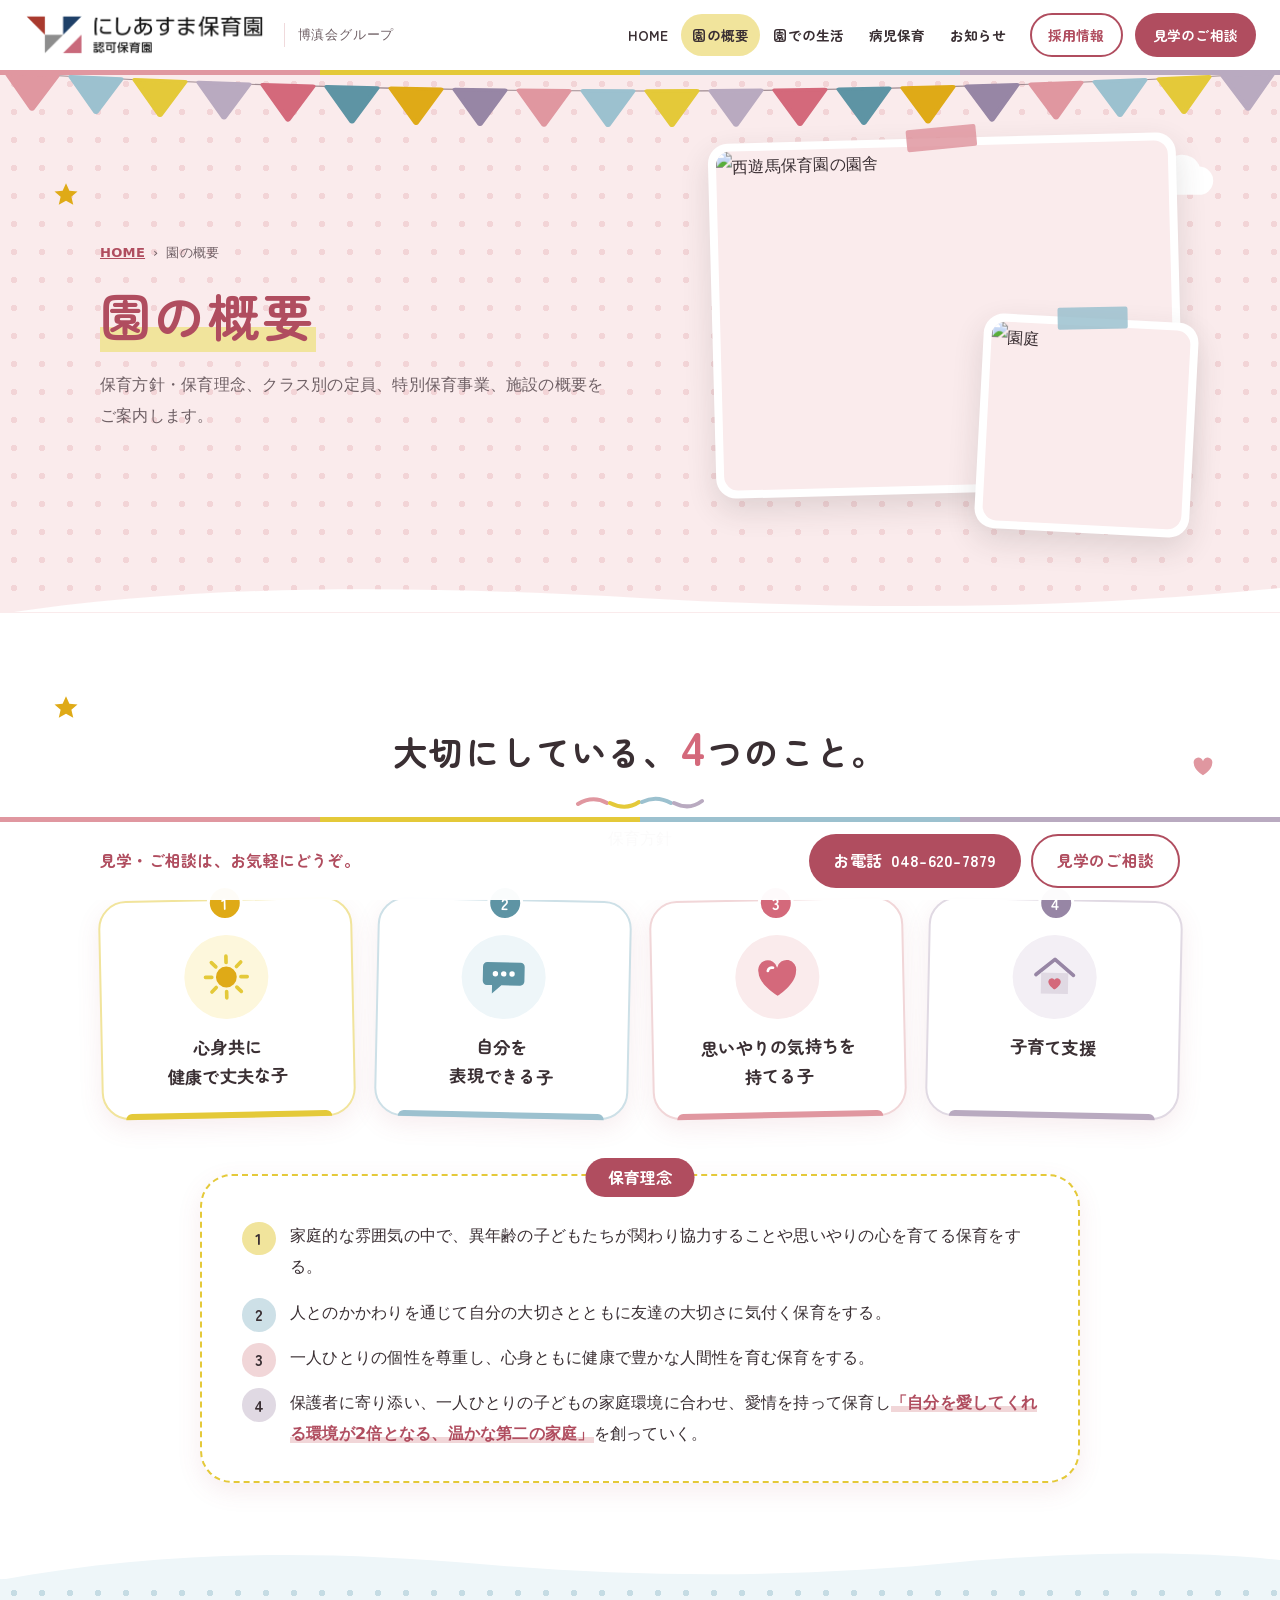
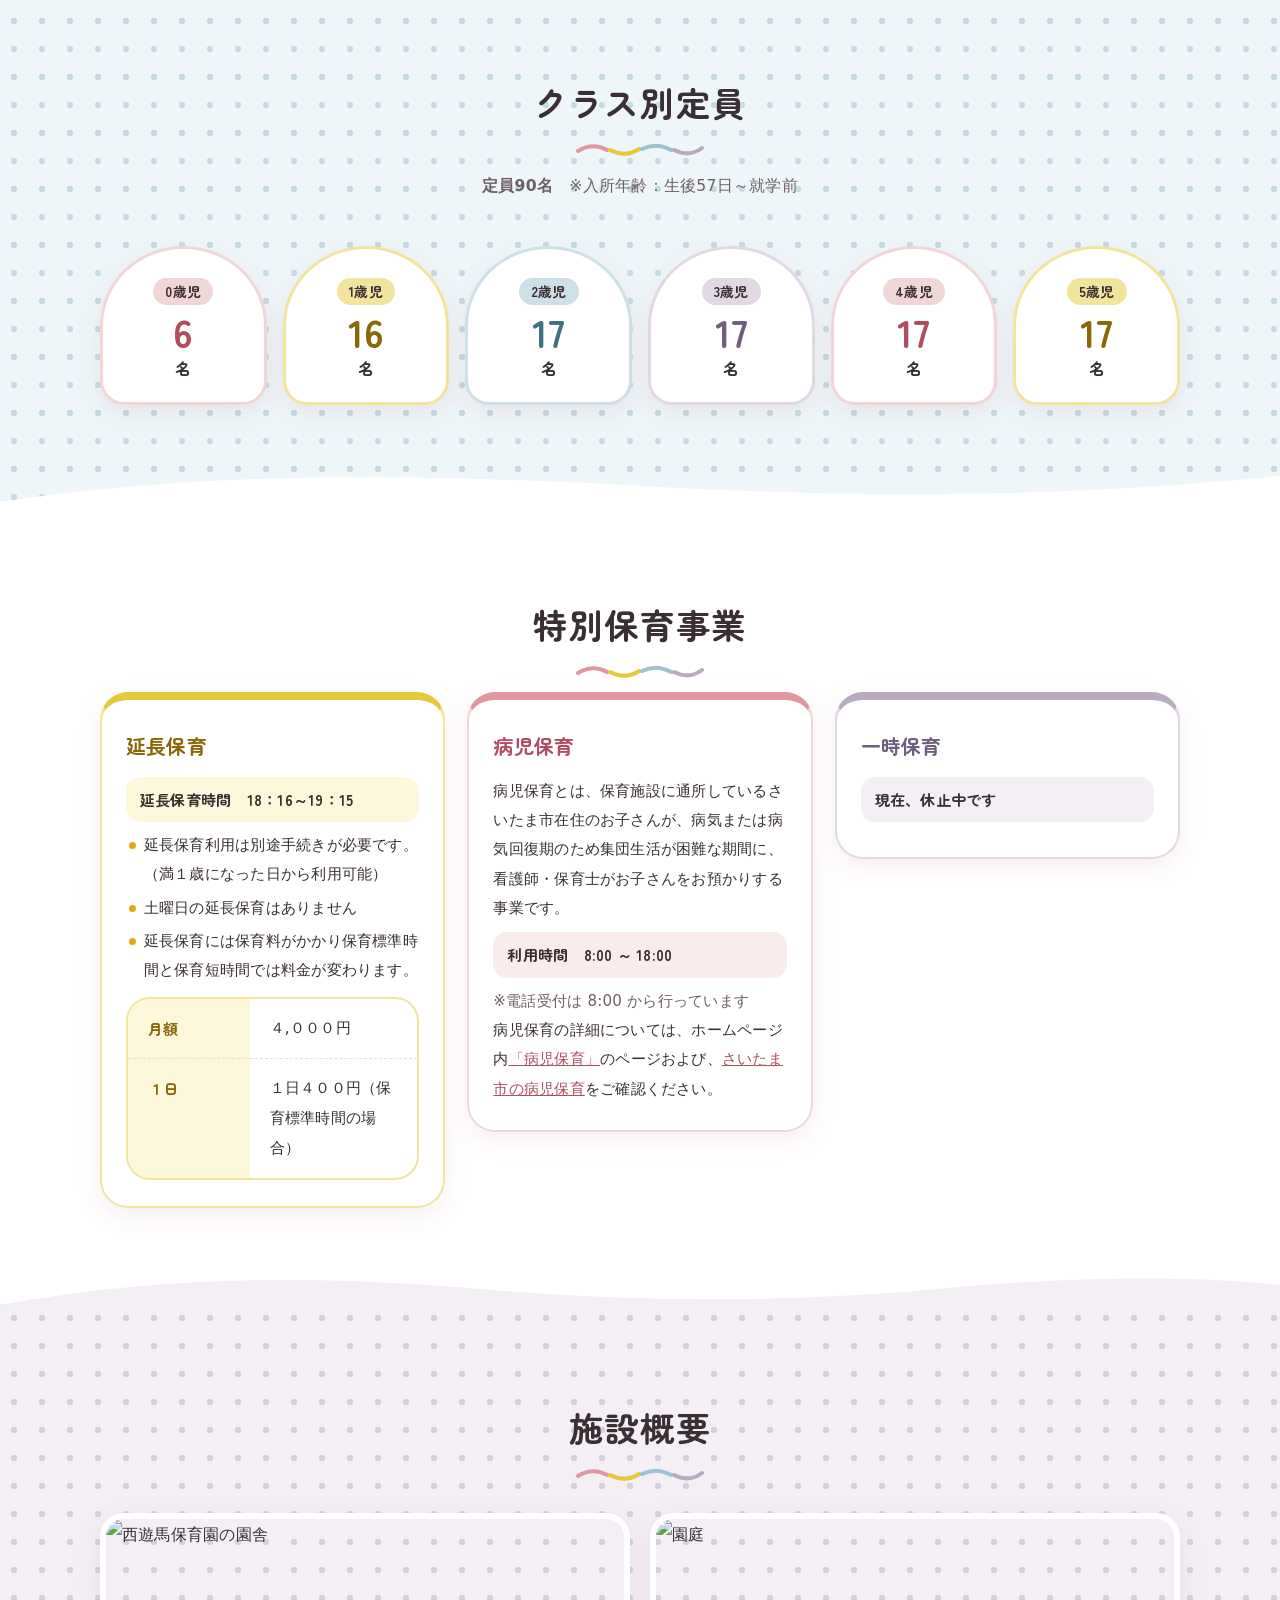
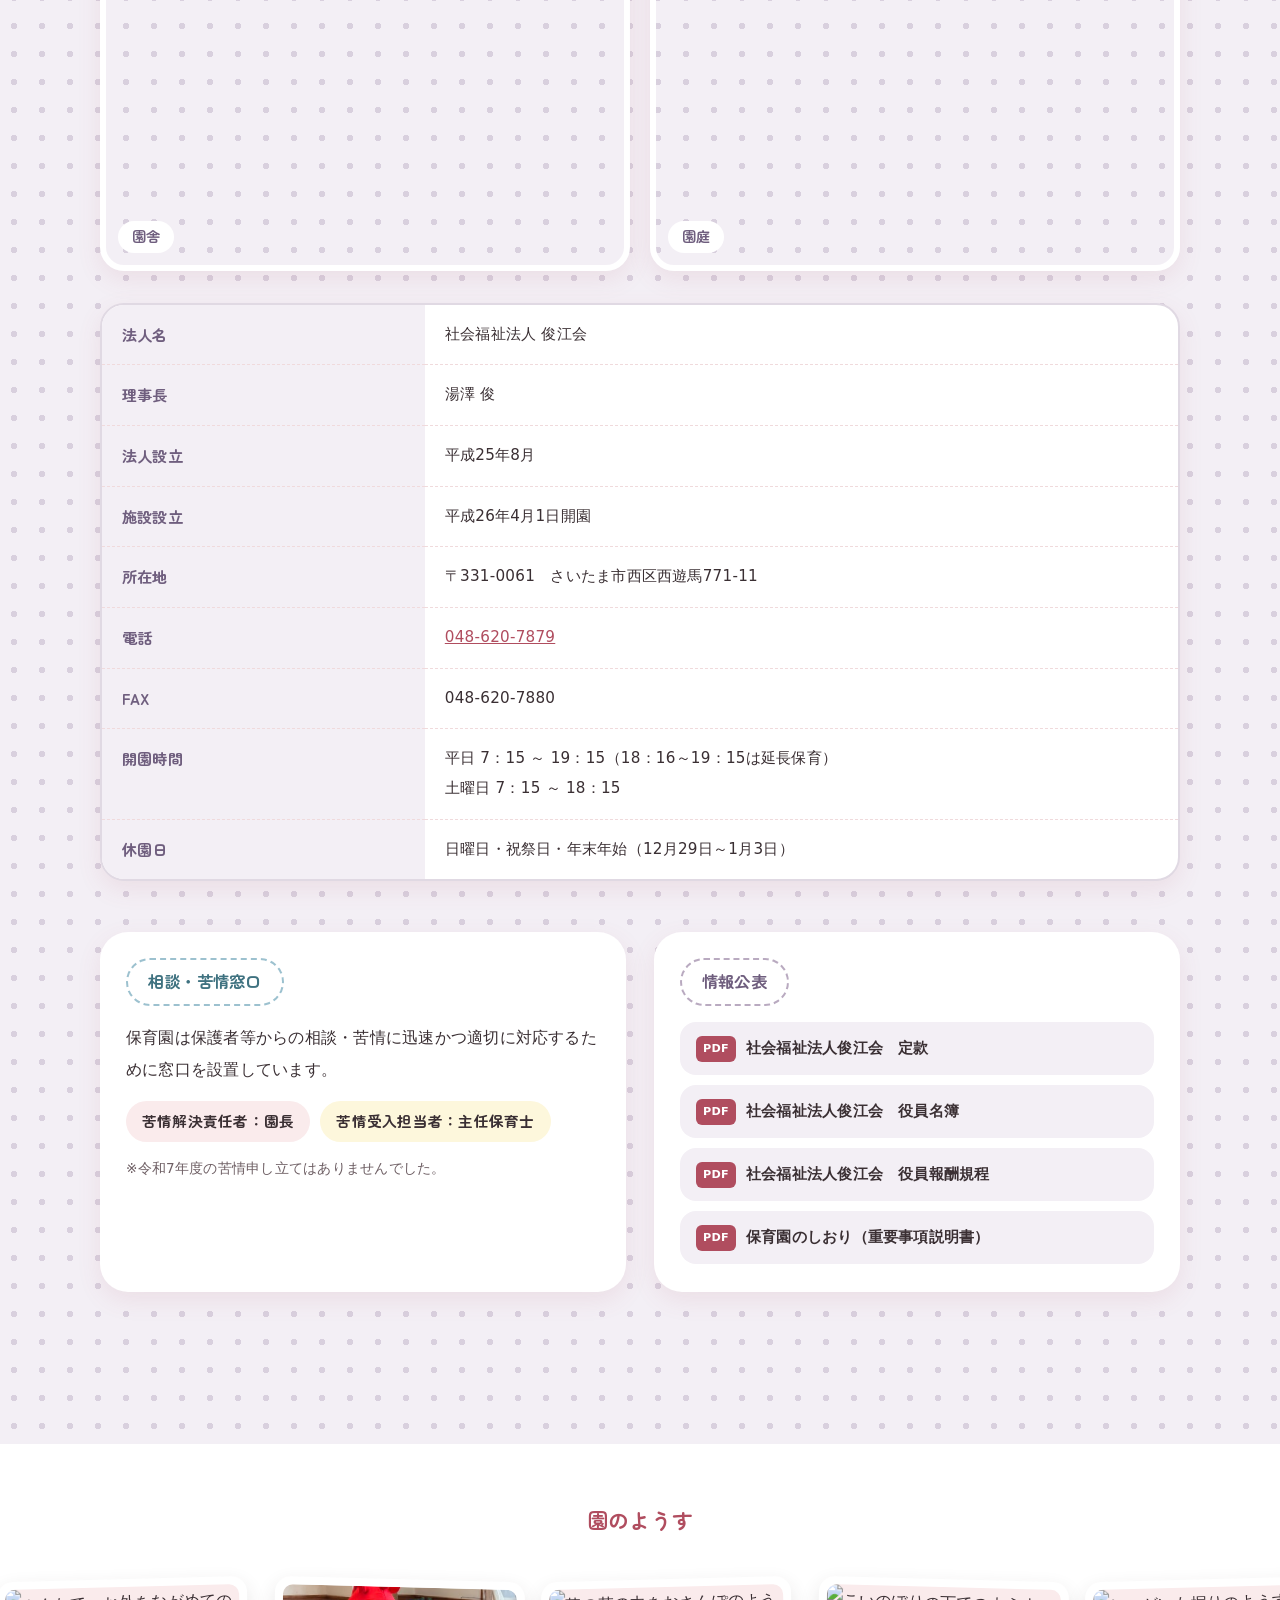
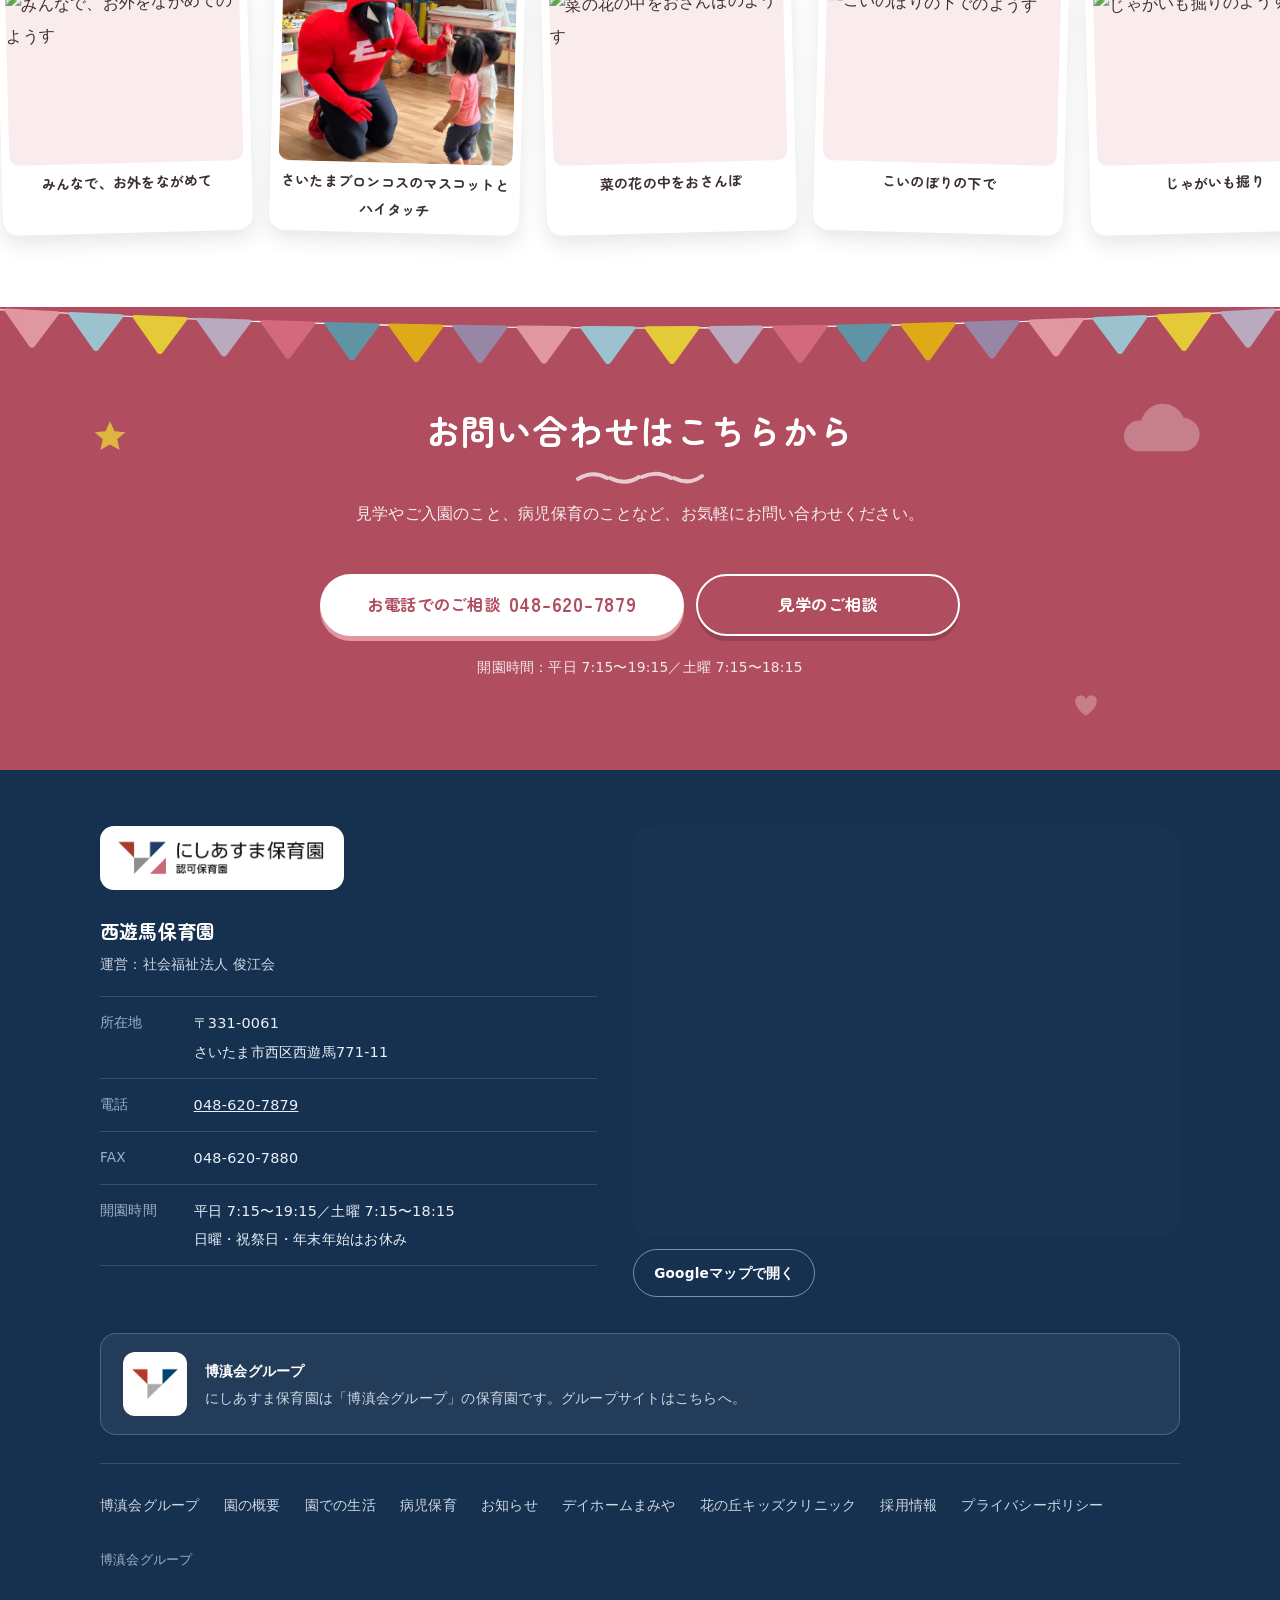
==== commit 0f52cbad: "Add files via upload" ====
--- a/about.html
+++ b/about.html
@@ -11,7 +11,7 @@
 <link rel="preconnect" href="https://fonts.gstatic.com" crossorigin>
 <link href="https://fonts.googleapis.com/css2?family=Zen+Maru+Gothic:wght@500;700&display=swap" rel="stylesheet">
 <link href="https://fonts.googleapis.com/css2?family=Zen+Kurenaido&display=swap&text=%E7%A7%81%E3%81%9F%E3%81%A1%E3%81%AF%E3%80%81%E3%82%82%E3%81%86%E3%81%B2%E3%81%A8%E3%81%A4%E3%81%AE%E3%81%8A%E3%81%86%E3%81%A1%E3%81%A7%E3%81%99%E3%80%82" rel="stylesheet">
-<link rel="stylesheet" href="style.css?v=202610161041">
+<link rel="stylesheet" href="style.css?v=202610161111">
 </head>
 <body>
 <!--
@@ -40,7 +40,7 @@
     <span class="group header__grp">博滇会グループ</span>
   </a>
   <nav class="gn" aria-label="サイトのご案内">
-    <ul class="gn__list" id="gn-list"><li><a class="gn__a" href="index.html">HOME</a></li><li><a class="gn__a is-cur" href="about.html" aria-current="page">園の概要</a></li><li><a class="gn__a" href="life.html">園での生活</a></li><li><a class="gn__a" href="byojihoiku.html">病児保育</a></li></ul>
+    <ul class="gn__list" id="gn-list"><li><a class="gn__a" href="index.html">HOME</a></li><li><a class="gn__a is-cur" href="about.html" aria-current="page">園の概要</a></li><li><a class="gn__a" href="life.html">園での生活</a></li><li><a class="gn__a" href="byojihoiku.html">病児保育</a></li><li><a class="gn__a" href="news.html">お知らせ</a></li></ul>
     <!-- ▼差し替え③：法人の採用サイト（うしろの ?utm_... は消さないでください） -->
     <a class="gn__recruit" id="btn-recruit-header" href="https://arwrk.net/recruit/hakushinkai?utm_source=nishiasuma&amp;utm_medium=site&amp;utm_campaign=recruit" target="_blank" rel="noopener">採用情報</a>
     <!-- ▼差し替え②：問い合わせページ -->
@@ -248,7 +248,7 @@
   </div>
   <nav class="wrap footer__links" aria-label="関連リンク">
     <a href="https://hakushinkai.jp/">博滇会グループ</a>
-    <a href="about.html">園の概要</a><a href="life.html">園での生活</a><a href="byojihoiku.html">病児保育</a><a href="https://hakushinkai.jp/facilities/dayhome_mamiya/">デイホームまみや</a>
+    <a href="about.html">園の概要</a><a href="life.html">園での生活</a><a href="byojihoiku.html">病児保育</a><a href="news.html">お知らせ</a><a href="https://hakushinkai.jp/facilities/dayhome_mamiya/">デイホームまみや</a>
     <a href="https://hakushinkai.jp/facilities/hananookakidsclinic/">花の丘キッズクリニック</a>
     <!-- ▼差し替え③ -->
     <a id="btn-recruit-footer" href="https://arwrk.net/recruit/hakushinkai?utm_source=nishiasuma&amp;utm_medium=site&amp;utm_campaign=recruit" target="_blank" rel="noopener">採用情報</a>
--- a/style.css
+++ b/style.css
@@ -990,3 +990,17 @@
 .features > .fcard{ flex:0 1 calc((100% - 48px) / 3); min-width:0; }
 @media (max-width:900px){ .features > .fcard{ flex-basis:calc((100% - 24px) / 2); } }
 @media (max-width:520px){ .features > .fcard{ flex-basis:100%; } }
+
+/* ---- お知らせ ---- */
+.news__cat{ font-size:.78rem; font-weight:700; border-radius:999px; padding:0 10px; background:var(--c4); color:var(--ink); }
+.news li a{ flex:1 1 14em; }
+.ncats{ display:flex; flex-wrap:wrap; gap:10px; justify-content:center; margin:0 0 2.4em; }
+.ncat{ font:inherit; font-family:var(--round); font-weight:700; font-size:.92rem; cursor:pointer; border-radius:999px; padding:6px 20px;
+  background:#fff; color:var(--ink); border:2px solid var(--c2, var(--pink2)); }
+.ncat.is-on{ background:var(--c2, var(--pink2)); }
+.ncat:not([class*="k-"]){ --c2:var(--pink2); }
+.entry--text{ grid-template-columns:minmax(0,1fr); max-width:820px; scroll-margin-top:110px; }
+.entry--text .entry__body{ padding:30px 36px 26px; }
+.entry--text a:not(.linkbtn){ color:var(--deep); text-decoration:underline; }
+.entry[hidden]{ display:none; }
+@media (max-width:760px){ .entry--text .entry__body{ padding:22px 20px; } }
